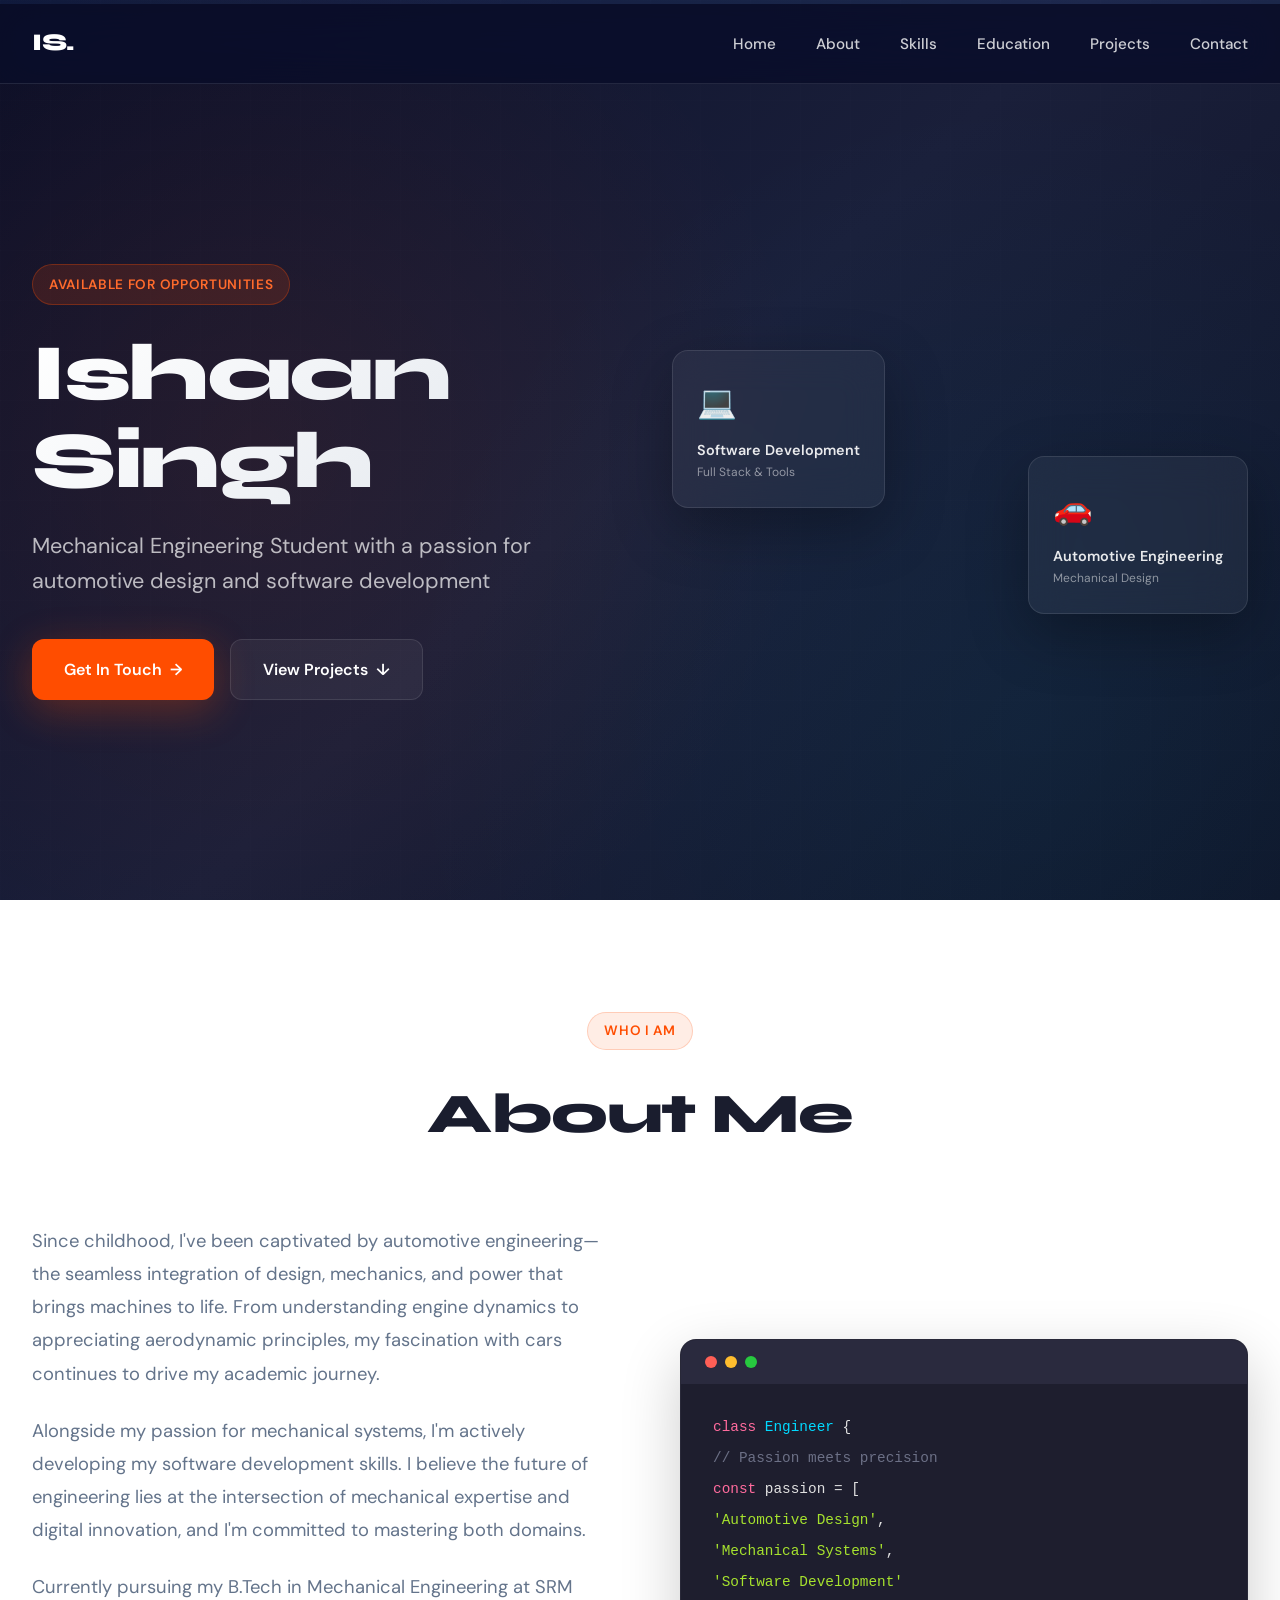
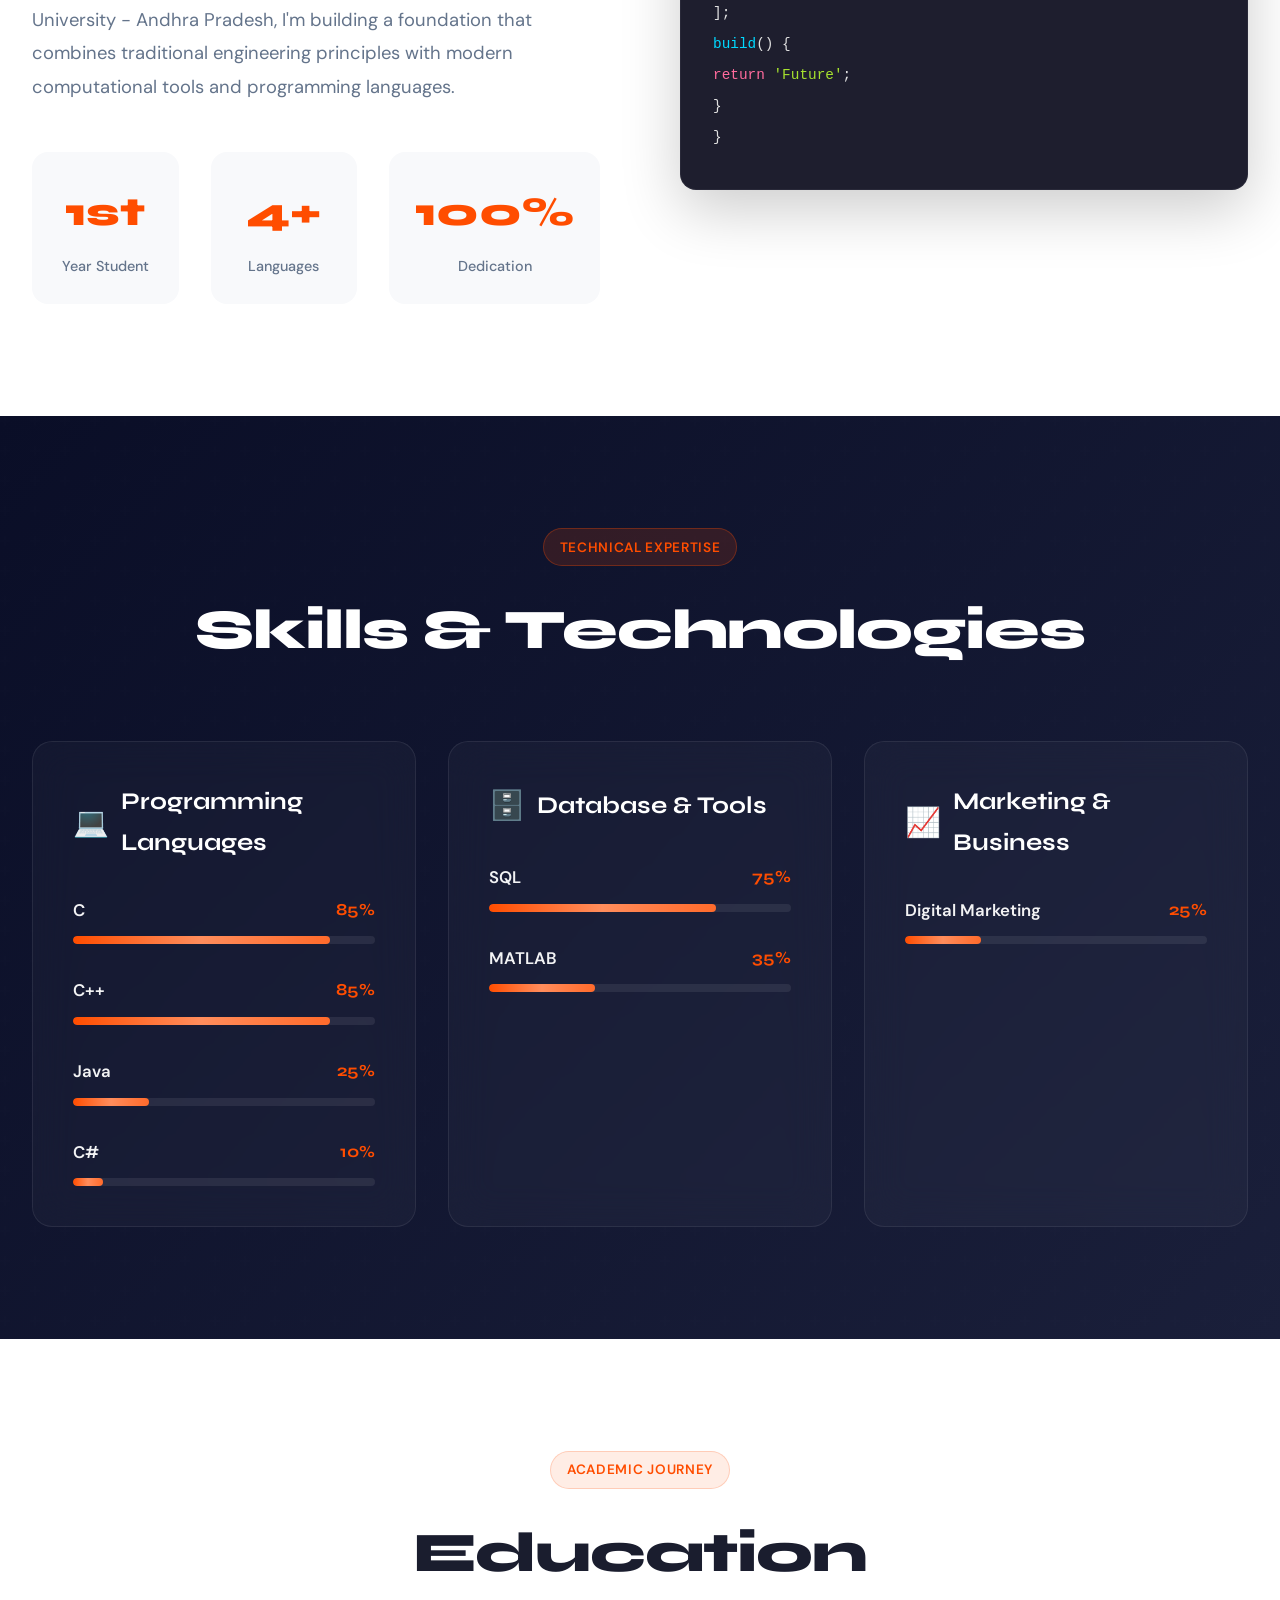
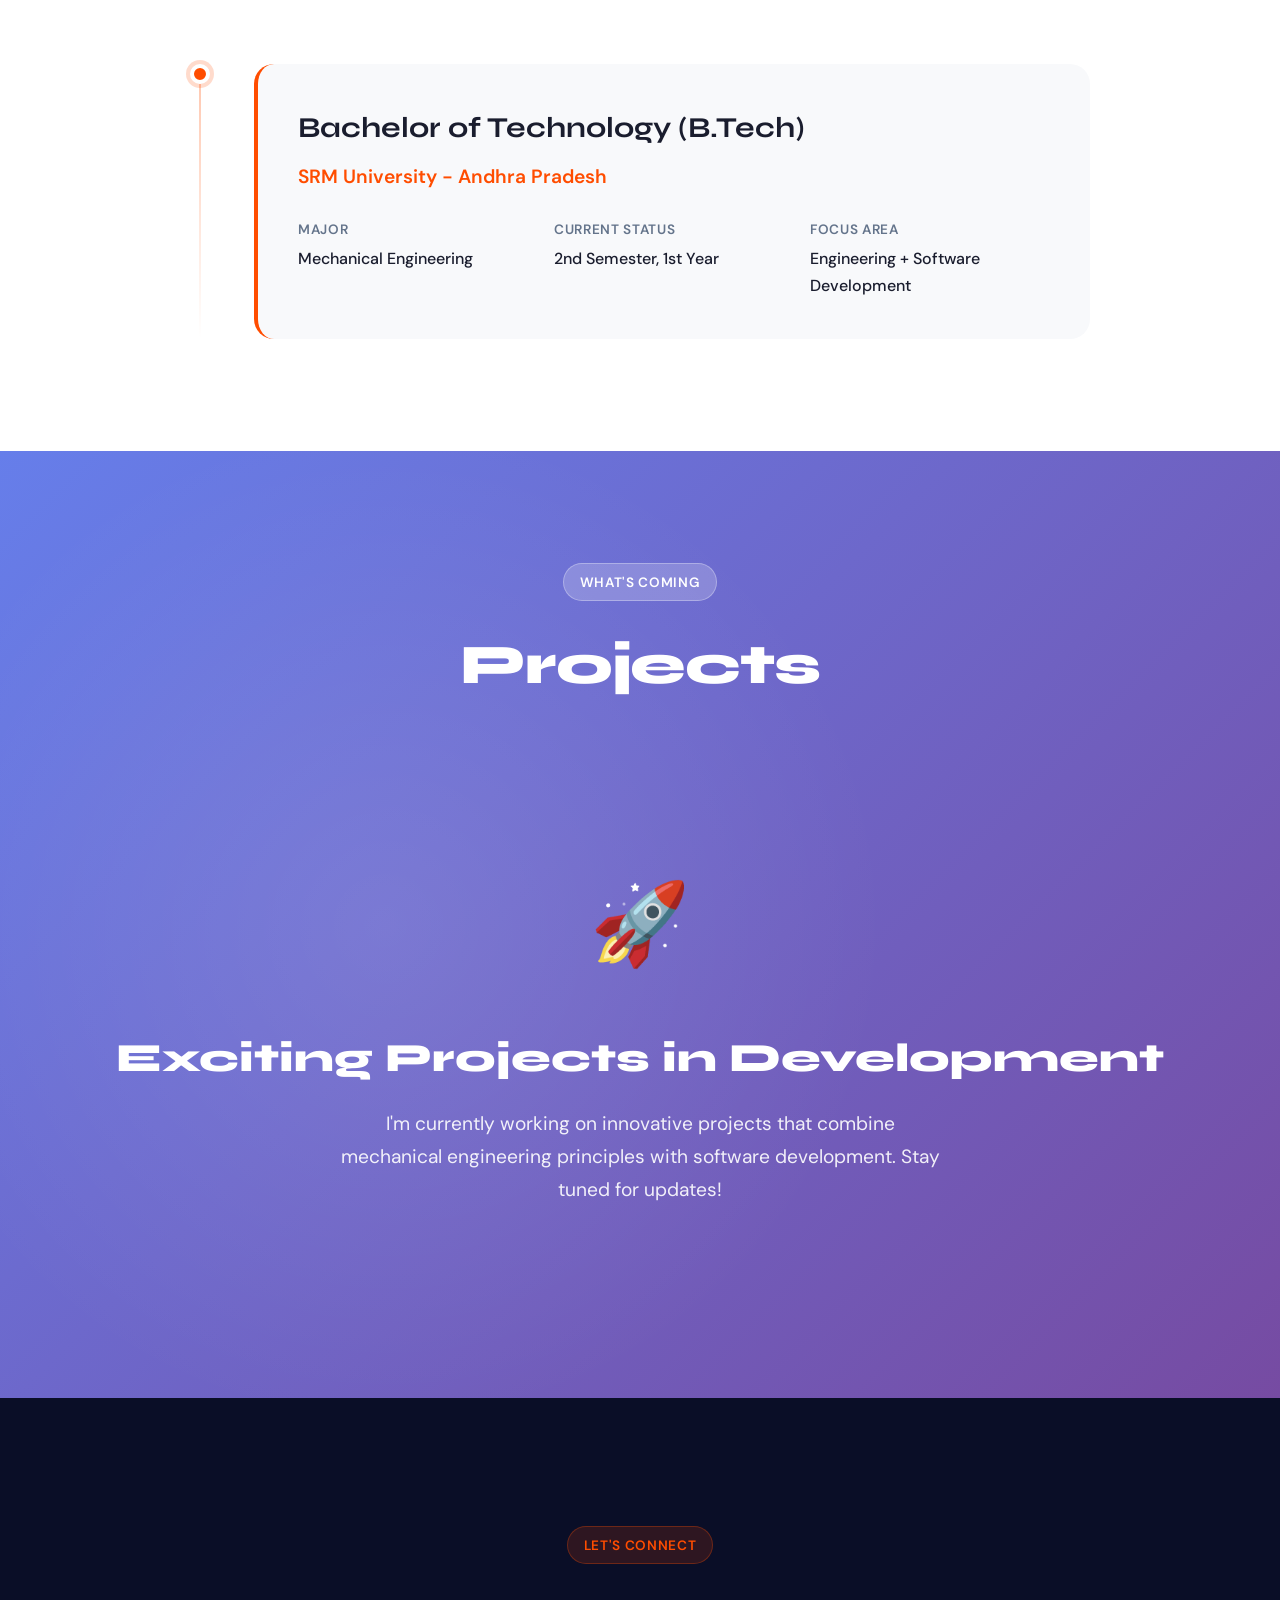
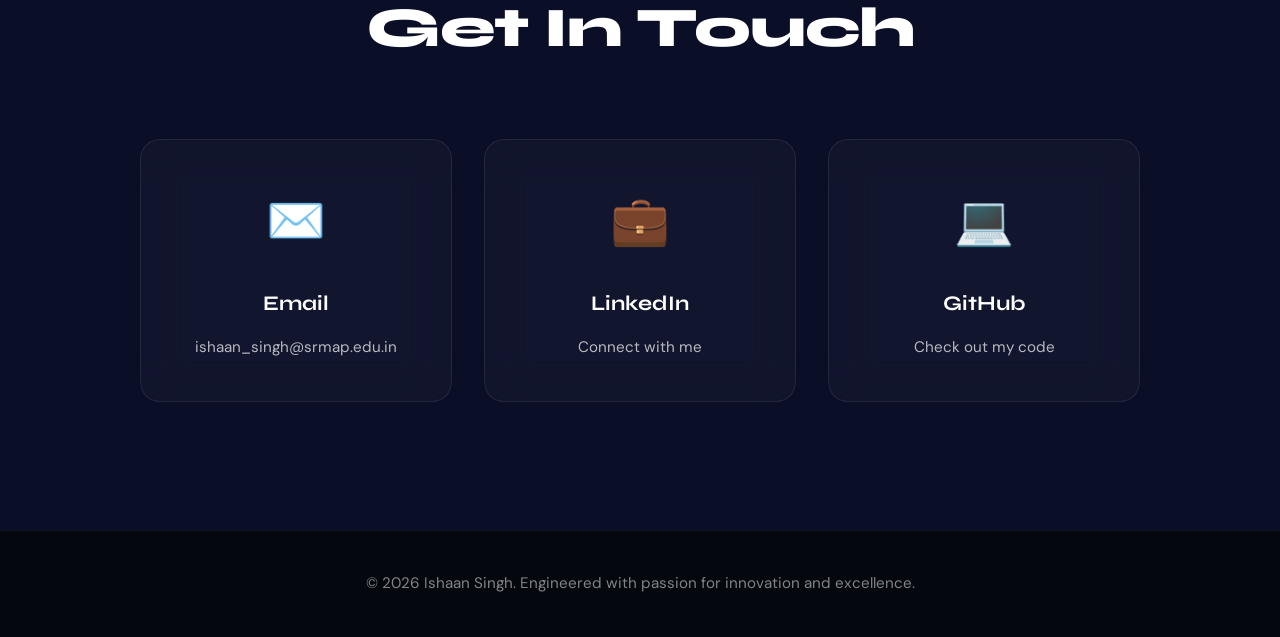
==== index.html @ ba1782ec "Update index.html" ====
<!DOCTYPE html>
<html lang="en">
<head>
    <meta charset="UTF-8">
    <meta name="viewport" content="width=device-width, initial-scale=1.0">
    <title>Ishaan Singh - Portfolio</title>
    <link href="https://fonts.googleapis.com/css2?family=Syne:wght@400;600;700;800&family=DM+Sans:wght@400;500;700&display=swap" rel="stylesheet">
    <style>
        * {
            margin: 0;
            padding: 0;
            box-sizing: border-box;
        }

        :root {
            --primary: #FF4D00;
            --primary-light: #FF6B2C;
            --secondary: #0A0E27;
            --accent: #00D9FF;
            --bg-dark: #0A0E27;
            --bg-light: #F8F9FB;
            --text-dark: #1A1D2E;
            --text-light: #E8ECF1;
            --text-gray: #64748B;
            --border: rgba(255, 255, 255, 0.1);
        }

        body {
            font-family: 'DM Sans', -apple-system, sans-serif;
            line-height: 1.7;
            color: var(--text-dark);
            overflow-x: hidden;
            background: var(--bg-light);
        }

        /* Scroll Progress Bar */
        .scroll-progress-container {
            position: fixed;
            top: 0;
            left: 0;
            width: 100%;
            height: 4px;
            background-color: rgba(59, 130, 246, 0.1);
            z-index: 9999;
        }

        .scroll-progress-bar {
            height: 100%;
            background: linear-gradient(90deg, #FF4D00, #FF6B2C, #00D9FF);
            width: 0%;
            transition: width 0.1s ease-out;
            box-shadow: 0 0 10px rgba(255, 77, 0, 0.5);
        }

        /* Navigation */
        nav {
            position: fixed;
            top: 4px;
            width: 100%;
            background: rgba(10, 14, 39, 0.85);
            backdrop-filter: blur(20px) saturate(180%);
            padding: 1.2rem 0;
            z-index: 1000;
            border-bottom: 1px solid var(--border);
            animation: slideDown 0.6s cubic-bezier(0.16, 1, 0.3, 1);
        }

        @keyframes slideDown {
            from {
                transform: translateY(-100%);
                opacity: 0;
            }
            to {
                transform: translateY(0);
                opacity: 1;
            }
        }

        nav .container {
            max-width: 1400px;
            margin: 0 auto;
            padding: 0 2rem;
            display: flex;
            justify-content: space-between;
            align-items: center;
        }

        .logo {
            font-family: 'Syne', sans-serif;
            font-weight: 800;
            font-size: 1.5rem;
            color: #fff;
            letter-spacing: -0.02em;
        }

        nav ul {
            display: flex;
            list-style: none;
            gap: 2.5rem;
        }

        nav a {
            color: rgba(255, 255, 255, 0.8);
            text-decoration: none;
            font-weight: 500;
            font-size: 0.95rem;
            transition: all 0.3s cubic-bezier(0.16, 1, 0.3, 1);
            position: relative;
        }

        nav a::after {
            content: '';
            position: absolute;
            bottom: -4px;
            left: 0;
            width: 0;
            height: 2px;
            background: var(--primary);
            transition: width 0.3s cubic-bezier(0.16, 1, 0.3, 1);
        }

        nav a:hover {
            color: #fff;
        }

        nav a:hover::after {
            width: 100%;
        }

        /* Hero Section */
        .hero {
            min-height: 100vh;
            background: linear-gradient(135deg, #0A0E27 0%, #1a1f3a 50%, #0f1428 100%);
            display: flex;
            align-items: center;
            position: relative;
            overflow: hidden;
            padding: 8rem 2rem 4rem;
        }

        .hero::before {
            content: '';
            position: absolute;
            top: 0;
            left: 0;
            right: 0;
            bottom: 0;
            background: 
                radial-gradient(circle at 20% 50%, rgba(255, 77, 0, 0.08) 0%, transparent 50%),
                radial-gradient(circle at 80% 80%, rgba(0, 217, 255, 0.06) 0%, transparent 50%);
            animation: pulseGlow 8s ease-in-out infinite alternate;
        }

        @keyframes pulseGlow {
            0% { opacity: 0.6; }
            100% { opacity: 1; }
        }

        .hero-grid {
            position: absolute;
            top: 0;
            left: 0;
            right: 0;
            bottom: 0;
            background-image: 
                linear-gradient(rgba(255, 255, 255, 0.02) 1px, transparent 1px),
                linear-gradient(90deg, rgba(255, 255, 255, 0.02) 1px, transparent 1px);
            background-size: 50px 50px;
            opacity: 0.4;
        }

        .hero .container {
            max-width: 1400px;
            margin: 0 auto;
            display: grid;
            grid-template-columns: 1fr 1fr;
            gap: 4rem;
            align-items: center;
            position: relative;
            z-index: 1;
        }

        .hero-content {
            animation: fadeInUp 1s cubic-bezier(0.16, 1, 0.3, 1) 0.2s backwards;
        }

        @keyframes fadeInUp {
            from {
                opacity: 0;
                transform: translateY(40px);
            }
            to {
                opacity: 1;
                transform: translateY(0);
            }
        }

        .hero-badge {
            display: inline-block;
            padding: 0.5rem 1rem;
            background: rgba(255, 77, 0, 0.15);
            border: 1px solid rgba(255, 77, 0, 0.3);
            border-radius: 100px;
            color: var(--primary-light);
            font-size: 0.85rem;
            font-weight: 600;
            margin-bottom: 1.5rem;
            letter-spacing: 0.05em;
        }

        .hero h1 {
            font-family: 'Syne', sans-serif;
            font-size: 5rem;
            font-weight: 800;
            line-height: 1.1;
            margin-bottom: 1.5rem;
            background: linear-gradient(135deg, #ffffff 0%, #e0e5ec 100%);
            -webkit-background-clip: text;
            -webkit-text-fill-color: transparent;
            background-clip: text;
            letter-spacing: -0.03em;
        }

        .hero .subtitle {
            font-size: 1.35rem;
            color: rgba(255, 255, 255, 0.7);
            margin-bottom: 2.5rem;
            line-height: 1.6;
            font-weight: 400;
        }

        .hero-buttons {
            display: flex;
            gap: 1rem;
        }

        .btn-primary {
            display: inline-flex;
            align-items: center;
            gap: 0.5rem;
            padding: 1rem 2rem;
            background: var(--primary);
            color: #fff;
            text-decoration: none;
            border-radius: 12px;
            font-weight: 600;
            font-size: 1rem;
            transition: all 0.3s cubic-bezier(0.16, 1, 0.3, 1);
            box-shadow: 0 10px 40px rgba(255, 77, 0, 0.3);
            border: none;
            cursor: pointer;
        }

        .btn-primary:hover {
            transform: translateY(-2px);
            box-shadow: 0 15px 50px rgba(255, 77, 0, 0.4);
            background: var(--primary-light);
        }

        .btn-secondary {
            display: inline-flex;
            align-items: center;
            gap: 0.5rem;
            padding: 1rem 2rem;
            background: rgba(255, 255, 255, 0.05);
            color: #fff;
            text-decoration: none;
            border-radius: 12px;
            font-weight: 600;
            font-size: 1rem;
            transition: all 0.3s cubic-bezier(0.16, 1, 0.3, 1);
            border: 1px solid rgba(255, 255, 255, 0.1);
        }

        .btn-secondary:hover {
            background: rgba(255, 255, 255, 0.1);
            border-color: rgba(255, 255, 255, 0.2);
        }

        .hero-visual {
            position: relative;
            animation: fadeInUp 1s cubic-bezier(0.16, 1, 0.3, 1) 0.4s backwards;
        }

        .hero-image-wrapper {
            position: relative;
            padding: 2rem;
        }

        .floating-card {
            position: absolute;
            background: rgba(255, 255, 255, 0.05);
            backdrop-filter: blur(20px);
            border: 1px solid rgba(255, 255, 255, 0.1);
            border-radius: 16px;
            padding: 1.5rem;
            box-shadow: 0 20px 60px rgba(0, 0, 0, 0.3);
        }

        .floating-card-1 {
            top: 10%;
            right: 0;
            animation: float 6s ease-in-out infinite;
        }

        .floating-card-2 {
            bottom: 10%;
            left: 0;
            animation: float 6s ease-in-out 2s infinite;
        }

        @keyframes float {
            0%, 100% { transform: translateY(0px); }
            50% { transform: translateY(-20px); }
        }

        .card-icon {
            font-size: 2rem;
            margin-bottom: 0.5rem;
        }

        .card-text {
            color: rgba(255, 255, 255, 0.9);
            font-weight: 600;
            font-size: 0.9rem;
        }

        .card-subtext {
            color: rgba(255, 255, 255, 0.5);
            font-size: 0.75rem;
        }

        /* Section Styles */
        section {
            padding: 7rem 2rem;
            position: relative;
        }

        .container {
            max-width: 1400px;
            margin: 0 auto;
        }

        .section-header {
            text-align: center;
            margin-bottom: 4rem;
            animation: fadeInUp 0.8s cubic-bezier(0.16, 1, 0.3, 1);
        }

        .section-tag {
            display: inline-block;
            padding: 0.4rem 1rem;
            background: rgba(255, 77, 0, 0.1);
            border: 1px solid rgba(255, 77, 0, 0.2);
            border-radius: 100px;
            color: var(--primary);
            font-size: 0.85rem;
            font-weight: 600;
            margin-bottom: 1rem;
            letter-spacing: 0.05em;
            text-transform: uppercase;
        }

        .section-title {
            font-family: 'Syne', sans-serif;
            font-size: 3.5rem;
            font-weight: 800;
            color: var(--text-dark);
            margin-bottom: 1rem;
            letter-spacing: -0.02em;
        }

        .section-description {
            font-size: 1.2rem;
            color: var(--text-gray);
            max-width: 700px;
            margin: 0 auto;
        }

        /* About Section */
        .about {
            background: #fff;
        }

        .about-grid {
            display: grid;
            grid-template-columns: 1fr 1fr;
            gap: 5rem;
            align-items: center;
        }

        .about-content {
            animation: fadeInUp 0.8s cubic-bezier(0.16, 1, 0.3, 1);
        }

        .about-content p {
            font-size: 1.15rem;
            line-height: 1.8;
            color: var(--text-gray);
            margin-bottom: 1.5rem;
        }

        .stats-grid {
            display: grid;
            grid-template-columns: repeat(3, 1fr);
            gap: 2rem;
            margin-top: 3rem;
        }

        .stat-card {
            text-align: center;
            padding: 1.5rem;
            background: var(--bg-light);
            border-radius: 16px;
            border: 2px solid transparent;
            transition: all 0.3s cubic-bezier(0.16, 1, 0.3, 1);
        }

        .stat-card:hover {
            border-color: var(--primary);
            transform: translateY(-4px);
        }

        .stat-number {
            font-family: 'Syne', sans-serif;
            font-size: 2.5rem;
            font-weight: 800;
            color: var(--primary);
            margin-bottom: 0.5rem;
        }

        .stat-label {
            color: var(--text-gray);
            font-size: 0.9rem;
            font-weight: 500;
        }

        .about-visual {
            position: relative;
            animation: fadeInUp 0.8s cubic-bezier(0.16, 1, 0.3, 1) 0.2s backwards;
        }

        .code-window {
            background: #1e1e2e;
            border-radius: 16px;
            overflow: hidden;
            box-shadow: 0 20px 60px rgba(0, 0, 0, 0.2);
            border: 1px solid rgba(255, 255, 255, 0.05);
        }

        .window-header {
            background: #2a2a3e;
            padding: 1rem 1.5rem;
            display: flex;
            align-items: center;
            gap: 0.5rem;
        }

        .window-dot {
            width: 12px;
            height: 12px;
            border-radius: 50%;
        }

        .dot-red { background: #FF5F56; }
        .dot-yellow { background: #FFBD2E; }
        .dot-green { background: #27C93F; }

        .code-content {
            padding: 2rem;
            font-family: 'Monaco', 'Courier New', monospace;
            font-size: 0.9rem;
            line-height: 1.6;
            color: #e0e0e0;
        }

        .code-line { margin-bottom: 0.5rem; }
        .code-keyword { color: #FF6B9D; }
        .code-function { color: #00D9FF; }
        .code-string { color: #A6E22E; }
        .code-comment { color: #6C7086; }

        /* Skills Section */
        .skills {
            background: linear-gradient(135deg, #0A0E27 0%, #1a1f3a 100%);
            position: relative;
            overflow: hidden;
        }

        .skills::before {
            content: '';
            position: absolute;
            top: 0;
            left: 0;
            right: 0;
            bottom: 0;
            background: url("data:image/svg+xml,%3Csvg width='60' height='60' viewBox='0 0 60 60' xmlns='http://www.w3.org/2000/svg'%3E%3Cg fill='none' fill-rule='evenodd'%3E%3Cg fill='%23ffffff' fill-opacity='0.02'%3E%3Cpath d='M36 34v-4h-2v4h-4v2h4v4h2v-4h4v-2h-4zm0-30V0h-2v4h-4v2h4v4h2V6h4V4h-4zM6 34v-4H4v4H0v2h4v4h2v-4h4v-2H6zM6 4V0H4v4H0v2h4v4h2V6h4V4H6z'/%3E%3C/g%3E%3C/g%3E%3C/svg%3E");
            opacity: 0.3;
        }

        .skills .section-title {
            color: #fff;
        }

        .skills .section-tag {
            background: rgba(255, 77, 0, 0.15);
            border-color: rgba(255, 77, 0, 0.3);
        }

        .skills-grid {
            display: grid;
            grid-template-columns: repeat(auto-fit, minmax(320px, 1fr));
            gap: 2rem;
            position: relative;
            z-index: 1;
        }

        .skill-category {
            background: rgba(255, 255, 255, 0.03);
            backdrop-filter: blur(20px);
            padding: 2.5rem;
            border-radius: 20px;
            border: 1px solid rgba(255, 255, 255, 0.08);
            transition: all 0.4s cubic-bezier(0.16, 1, 0.3, 1);
            animation: fadeInUp 0.8s cubic-bezier(0.16, 1, 0.3, 1);
        }

        .skill-category:hover {
            transform: translateY(-8px);
            border-color: rgba(255, 77, 0, 0.4);
            background: rgba(255, 255, 255, 0.05);
            box-shadow: 0 20px 60px rgba(255, 77, 0, 0.15);
        }

        .skill-category h3 {
            font-family: 'Syne', sans-serif;
            font-size: 1.5rem;
            font-weight: 700;
            color: #fff;
            margin-bottom: 2rem;
            display: flex;
            align-items: center;
            gap: 0.75rem;
        }

        .skill-icon {
            font-size: 1.8rem;
        }

        .skill-item {
            margin-bottom: 2rem;
        }

        .skill-item:last-child {
            margin-bottom: 0;
        }

        .skill-header {
            display: flex;
            justify-content: space-between;
            align-items: center;
            margin-bottom: 0.75rem;
        }

        .skill-name {
            font-weight: 600;
            color: rgba(255, 255, 255, 0.95);
            font-size: 1.05rem;
        }

        .skill-percentage {
            font-family: 'Syne', sans-serif;
            font-weight: 700;
            color: var(--primary);
            font-size: 1.05rem;
        }

        .skill-bar-container {
            height: 8px;
            background: rgba(255, 255, 255, 0.08);
            border-radius: 100px;
            overflow: hidden;
            position: relative;
        }

        .skill-bar {
            height: 100%;
            background: linear-gradient(90deg, var(--primary) 0%, var(--primary-light) 100%);
            border-radius: 100px;
            transition: width 1.5s cubic-bezier(0.16, 1, 0.3, 1);
            width: 0;
            position: relative;
            overflow: hidden;
        }

        .skill-bar::after {
            content: '';
            position: absolute;
            top: 0;
            left: 0;
            right: 0;
            bottom: 0;
            background: linear-gradient(90deg, transparent, rgba(255, 255, 255, 0.3), transparent);
            animation: shimmer 2s infinite;
        }

        @keyframes shimmer {
            0% { transform: translateX(-100%); }
            100% { transform: translateX(100%); }
        }

        .skill-item.animate .skill-bar {
            width: var(--skill-width);
        }

        /* Education Section */
        .education {
            background: #fff;
        }

        .education-timeline {
            max-width: 900px;
            margin: 0 auto;
            position: relative;
        }

        .timeline-item {
            position: relative;
            padding-left: 4rem;
            padding-bottom: 4rem;
            animation: fadeInUp 0.8s cubic-bezier(0.16, 1, 0.3, 1);
        }

        .timeline-item:last-child {
            padding-bottom: 0;
        }

        .timeline-dot {
            position: absolute;
            left: 0;
            top: 0;
            width: 20px;
            height: 20px;
            background: var(--primary);
            border-radius: 50%;
            border: 4px solid #fff;
            box-shadow: 0 0 0 4px rgba(255, 77, 0, 0.2);
        }

        .timeline-line {
            position: absolute;
            left: 9px;
            top: 20px;
            bottom: 0;
            width: 2px;
            background: linear-gradient(to bottom, rgba(255, 77, 0, 0.3), transparent);
        }

        .education-card {
            background: var(--bg-light);
            padding: 2.5rem;
            border-radius: 20px;
            border-left: 4px solid var(--primary);
            transition: all 0.3s cubic-bezier(0.16, 1, 0.3, 1);
        }

        .education-card:hover {
            transform: translateX(10px);
            box-shadow: 0 10px 40px rgba(0, 0, 0, 0.08);
        }

        .education-card h3 {
            font-family: 'Syne', sans-serif;
            font-size: 1.8rem;
            font-weight: 700;
            color: var(--text-dark);
            margin-bottom: 0.5rem;
        }

        .education-institution {
            color: var(--primary);
            font-size: 1.2rem;
            font-weight: 600;
            margin-bottom: 1.5rem;
        }

        .education-details {
            display: grid;
            grid-template-columns: repeat(auto-fit, minmax(200px, 1fr));
            gap: 1rem;
        }

        .detail-item {
            display: flex;
            flex-direction: column;
            gap: 0.25rem;
        }

        .detail-label {
            font-size: 0.85rem;
            color: var(--text-gray);
            font-weight: 600;
            text-transform: uppercase;
            letter-spacing: 0.05em;
        }

        .detail-value {
            font-size: 1rem;
            color: var(--text-dark);
            font-weight: 500;
        }

        /* Projects Section */
        .projects {
            background: linear-gradient(135deg, #667eea 0%, #764ba2 100%);
            position: relative;
            overflow: hidden;
        }

        .projects::before {
            content: '';
            position: absolute;
            top: 0;
            left: 0;
            right: 0;
            bottom: 0;
            background: radial-gradient(circle at 30% 50%, rgba(255, 255, 255, 0.1) 0%, transparent 50%);
        }

        .projects .section-title {
            color: #fff;
        }

        .projects .section-tag {
            background: rgba(255, 255, 255, 0.2);
            border-color: rgba(255, 255, 255, 0.3);
            color: #fff;
        }

        .projects-placeholder {
            text-align: center;
            padding: 5rem 2rem;
            position: relative;
            z-index: 1;
            animation: fadeInUp 0.8s cubic-bezier(0.16, 1, 0.3, 1);
        }

        .projects-icon {
            font-size: 5rem;
            margin-bottom: 2rem;
            animation: bounce 2s ease-in-out infinite;
        }

        @keyframes bounce {
            0%, 100% { transform: translateY(0); }
            50% { transform: translateY(-20px); }
        }

        .projects-placeholder h3 {
            font-family: 'Syne', sans-serif;
            font-size: 2.5rem;
            font-weight: 800;
            color: #fff;
            margin-bottom: 1rem;
        }

        .projects-placeholder p {
            font-size: 1.2rem;
            color: rgba(255, 255, 255, 0.9);
            max-width: 600px;
            margin: 0 auto;
        }

        /* Contact Section */
        .contact {
            background: var(--bg-dark);
            padding: 8rem 2rem;
        }

        .contact .section-title {
            color: #fff;
        }

        .contact .section-tag {
            background: rgba(255, 77, 0, 0.15);
            border-color: rgba(255, 77, 0, 0.3);
        }

        .contact-grid {
            display: grid;
            grid-template-columns: repeat(auto-fit, minmax(280px, 1fr));
            gap: 2rem;
            max-width: 1000px;
            margin: 0 auto;
        }

        .contact-card {
            background: rgba(255, 255, 255, 0.03);
            backdrop-filter: blur(20px);
            padding: 2.5rem;
            border-radius: 20px;
            text-align: center;
            border: 1px solid rgba(255, 255, 255, 0.08);
            transition: all 0.3s cubic-bezier(0.16, 1, 0.3, 1);
            animation: fadeInUp 0.8s cubic-bezier(0.16, 1, 0.3, 1);
        }

        .contact-card:hover {
            transform: translateY(-8px);
            border-color: var(--primary);
            background: rgba(255, 255, 255, 0.05);
            box-shadow: 0 20px 60px rgba(255, 77, 0, 0.2);
        }

        .contact-icon {
            font-size: 3rem;
            margin-bottom: 1.5rem;
        }

        .contact-card h3 {
            font-family: 'Syne', sans-serif;
            font-size: 1.3rem;
            font-weight: 700;
            color: #fff;
            margin-bottom: 0.75rem;
        }

        .contact-card a {
            color: rgba(255, 255, 255, 0.7);
            text-decoration: none;
            font-size: 0.95rem;
            transition: color 0.3s;
            word-break: break-word;
        }

        .contact-card a:hover {
            color: var(--primary);
        }

        /* Footer */
        footer {
            background: #05070f;
            color: rgba(255, 255, 255, 0.5);
            text-align: center;
            padding: 2.5rem 2rem;
            border-top: 1px solid rgba(255, 255, 255, 0.05);
        }

        footer p {
            font-size: 0.95rem;
        }

        /* Scroll Reveal */
        .reveal {
            opacity: 0;
            transform: translateY(30px);
            transition: all 0.8s cubic-bezier(0.16, 1, 0.3, 1);
        }

        .reveal.active {
            opacity: 1;
            transform: translateY(0);
        }

        /* Responsive */
        @media (max-width: 1024px) {
            .hero .container,
            .about-grid {
                grid-template-columns: 1fr;
            }

            .hero-visual {
                order: -1;
            }

            .hero h1 {
                font-size: 3.5rem;
            }

            .section-title {
                font-size: 2.5rem;
            }
        }

        @media (max-width: 768px) {
            nav ul {
                flex-wrap: wrap;
                gap: 1.5rem;
                justify-content: center;
            }

            .hero {
                padding: 6rem 1.5rem 3rem;
            }

            .hero h1 {
                font-size: 2.5rem;
            }

            .hero .subtitle {
                font-size: 1.1rem;
            }

            .hero-buttons {
                flex-direction: column;
            }

            section {
                padding: 4rem 1.5rem;
            }

            .section-title {
                font-size: 2rem;
            }

            .stats-grid {
                grid-template-columns: 1fr;
            }

            .floating-card {
                display: none;
            }
        }
    </style>
</head>
    
<body>
    <!-- Scroll Progress Bar -->
    <div class="scroll-progress-container">
        <div class="scroll-progress-bar" id="scrollProgress"></div>
    </div>

    <!-- Navigation -->
    <nav>
        <div class="container">
            <div class="logo">IS.</div>
            <ul>
                <li><a href="#home">Home</a></li>
                <li><a href="#about">About</a></li>
                <li><a href="#skills">Skills</a></li>
                <li><a href="#education">Education</a></li>
                <li><a href="#projects">Projects</a></li>
                <li><a href="#contact">Contact</a></li>
            </ul>
        </div>
    </nav>

    <!-- Hero Section -->
    <section id="home" class="hero">
        <div class="hero-grid"></div>
        <div class="container">
            <div class="hero-content">
                <span class="hero-badge">AVAILABLE FOR OPPORTUNITIES</span>
                <h1>Ishaan Singh</h1>
                <p class="subtitle">Mechanical Engineering Student with a passion for automotive design and software development</p>
                <div class="hero-buttons">
                    <a href="#contact" class="btn-primary">
                        Get In Touch
                        <span>→</span>
                    </a>
                    <a href="#projects" class="btn-secondary">
                        View Projects
                        <span>↓</span>
                    </a>
                </div>
            </div>
            <div class="hero-visual">
                <div class="hero-image-wrapper">
                    <div class="floating-card floating-card-1">
                        <div class="card-icon">🚗</div>
                        <div class="card-text">Automotive Engineering</div>
                        <div class="card-subtext">Mechanical Design</div>
                    </div>
                    <div class="floating-card floating-card-2">
                        <div class="card-icon">💻</div>
                        <div class="card-text">Software Development</div>
                        <div class="card-subtext">Full Stack & Tools</div>
                    </div>
                </div>
            </div>
        </div>
    </section>

    <!-- About Section -->
    <section id="about" class="about">
        <div class="container">
            <div class="section-header reveal">
                <span class="section-tag">Who I Am</span>
                <h2 class="section-title">About Me</h2>
            </div>
            <div class="about-grid">
                <div class="about-content reveal">
                    <p>Since childhood, I've been captivated by automotive engineering—the seamless integration of design, mechanics, and power that brings machines to life. From understanding engine dynamics to appreciating aerodynamic principles, my fascination with cars continues to drive my academic journey.</p>
                    <p>Alongside my passion for mechanical systems, I'm actively developing my software development skills. I believe the future of engineering lies at the intersection of mechanical expertise and digital innovation, and I'm committed to mastering both domains.</p>
                    <p>Currently pursuing my B.Tech in Mechanical Engineering at SRM University - Andhra Pradesh, I'm building a foundation that combines traditional engineering principles with modern computational tools and programming languages.</p>
                    <div class="stats-grid">
                        <div class="stat-card">
                            <div class="stat-number">1st</div>
                            <div class="stat-label">Year Student</div>
                        </div>
                        <div class="stat-card">
                            <div class="stat-number">4+</div>
                            <div class="stat-label">Languages</div>
                        </div>
                        <div class="stat-card">
                            <div class="stat-number">100%</div>
                            <div class="stat-label">Dedication</div>
                        </div>
                    </div>
                </div>
                <div class="about-visual reveal">
                    <div class="code-window">
                        <div class="window-header">
                            <span class="window-dot dot-red"></span>
                            <span class="window-dot dot-yellow"></span>
                            <span class="window-dot dot-green"></span>
                        </div>
                        <div class="code-content">
                            <div class="code-line"><span class="code-keyword">class</span> <span class="code-function">Engineer</span> {</div>
                            <div class="code-line">  <span class="code-comment">// Passion meets precision</span></div>
                            <div class="code-line">  <span class="code-keyword">const</span> passion = [</div>
                            <div class="code-line">    <span class="code-string">'Automotive Design'</span>,</div>
                            <div class="code-line">    <span class="code-string">'Mechanical Systems'</span>,</div>
                            <div class="code-line">    <span class="code-string">'Software Development'</span></div>
                            <div class="code-line">  ];</div>
                            <div class="code-line"></div>
                            <div class="code-line">  <span class="code-function">build</span>() {</div>
                            <div class="code-line">    <span class="code-keyword">return</span> <span class="code-string">'Future'</span>;</div>
                            <div class="code-line">  }</div>
                            <div class="code-line">}</div>
                        </div>
                    </div>
                </div>
            </div>
        </div>
    </section>

    <!-- Skills Section -->
    <section id="skills" class="skills">
        <div class="container">
            <div class="section-header reveal">
                <span class="section-tag">Technical Expertise</span>
                <h2 class="section-title">Skills & Technologies</h2>
            </div>
            <div class="skills-grid">
                <div class="skill-category reveal">
                    <h3><span class="skill-icon">💻</span> Programming Languages</h3>
                    <div class="skill-item">
                        <div class="skill-header">
                            <span class="skill-name">C</span>
                            <span class="skill-percentage">85%</span>
                        </div>
                        <div class="skill-bar-container">
                            <div class="skill-bar" style="--skill-width: 85%"></div>
                        </div>
                    </div>
                    <div class="skill-item">
                        <div class="skill-header">
                            <span class="skill-name">C++</span>
                            <span class="skill-percentage">85%</span>
                        </div>
                        <div class="skill-bar-container">
                            <div class="skill-bar" style="--skill-width: 85%"></div>
                        </div>
                    </div>
                    <div class="skill-item">
                        <div class="skill-header">
                            <span class="skill-name">Java</span>
                            <span class="skill-percentage">25%</span>
                        </div>
                        <div class="skill-bar-container">
                            <div class="skill-bar" style="--skill-width: 25%"></div>
                        </div>
                    </div>
                    <div class="skill-item">
                        <div class="skill-header">
                            <span class="skill-name">C#</span>
                            <span class="skill-percentage">10%</span>
                        </div>
                        <div class="skill-bar-container">
                            <div class="skill-bar" style="--skill-width: 10%"></div>
                        </div>
                    </div>
                </div>

                <div class="skill-category reveal">
                    <h3><span class="skill-icon">🗄️</span> Database & Tools</h3>
                    <div class="skill-item">
                        <div class="skill-header">
                            <span class="skill-name">SQL</span>
                            <span class="skill-percentage">75%</span>
                        </div>
                        <div class="skill-bar-container">
                            <div class="skill-bar" style="--skill-width: 75%"></div>
                        </div>
                    </div>
                    <div class="skill-item">
                        <div class="skill-header">
                            <span class="skill-name">MATLAB</span>
                            <span class="skill-percentage">35%</span>
                        </div>
                        <div class="skill-bar-container">
                            <div class="skill-bar" style="--skill-width: 35%"></div>
                        </div>
                    </div>
                </div>

                <div class="skill-category reveal">
                    <h3><span class="skill-icon">📈</span> Marketing & Business</h3>
                    <div class="skill-item">
                        <div class="skill-header">
                            <span class="skill-name">Digital Marketing</span>
                            <span class="skill-percentage">25%</span>
                        </div>
                        <div class="skill-bar-container">
                            <div class="skill-bar" style="--skill-width: 25%"></div>
                        </div>
                    </div>
                </div>
            </div>
        </div>
    </section>

    <!-- Education Section -->
    <section id="education" class="education">
        <div class="container">
            <div class="section-header reveal">
                <span class="section-tag">Academic Journey</span>
                <h2 class="section-title">Education</h2>
            </div>
            <div class="education-timeline">
                <div class="timeline-item reveal">
                    <div class="timeline-dot"></div>
                    <div class="timeline-line"></div>
                    <div class="education-card">
                        <h3>Bachelor of Technology (B.Tech)</h3>
                        <p class="education-institution">SRM University - Andhra Pradesh</p>
                        <div class="education-details">
                            <div class="detail-item">
                                <span class="detail-label">Major</span>
                                <span class="detail-value">Mechanical Engineering</span>
                            </div>
                            <div class="detail-item">
                                <span class="detail-label">Current Status</span>
                                <span class="detail-value">2nd Semester, 1st Year</span>
                            </div>
                            <div class="detail-item">
                                <span class="detail-label">Focus Area</span>
                                <span class="detail-value">Engineering + Software Development</span>
                            </div>
                        </div>
                    </div>
                </div>
            </div>
        </div>
    </section>

    <!-- Projects Section -->
    <section id="projects" class="projects">
        <div class="container">
            <div class="section-header reveal">
                <span class="section-tag">What's Coming</span>
                <h2 class="section-title">Projects</h2>
            </div>
            <div class="projects-placeholder reveal">
                <div class="projects-icon">🚀</div>
                <h3>Exciting Projects in Development</h3>
                <p>I'm currently working on innovative projects that combine mechanical engineering principles with software development. Stay tuned for updates!</p>
            </div>
        </div>
    </section>

    <!-- Contact Section -->
    <section id="contact" class="contact">
        <div class="container">
            <div class="section-header reveal">
                <span class="section-tag">Let's Connect</span>
                <h2 class="section-title">Get In Touch</h2>
            </div>
            <div class="contact-grid">
                <div class="contact-card reveal">
                    <div class="contact-icon">✉️</div>
                    <h3>Email</h3>
                    <a href="mailto:ishaan_singh@srmap.edu.in">ishaan_singh@srmap.edu.in</a>
                </div>
                <div class="contact-card reveal">
                    <div class="contact-icon">💼</div>
                    <h3>LinkedIn</h3>
                    <a href="https://www.linkedin.com/in/ishaan-singh-0a11113a5/" target="_blank">Connect with me</a>
                </div>
                <div class="contact-card reveal">
                    <div class="contact-icon">💻</div>
                    <h3>GitHub</h3>
                    <a href="https://github.com/ishaansingh-ai" target="_blank">Check out my code</a>
                </div>
            </div>
        </div>
    </section>

    <!-- Footer -->
    <footer>
        <p>&copy; 2026 Ishaan Singh. Engineered with passion for innovation and excellence.</p>
    </footer>

    <script>
        // Scroll Progress Bar
        window.addEventListener('scroll', () => {
            const scrollProgress = document.getElementById('scrollProgress');
            const scrollTop = document.documentElement.scrollTop || document.body.scrollTop;
            const scrollHeight = document.documentElement.scrollHeight - document.documentElement.clientHeight;
            const scrollPercentage = (scrollTop / scrollHeight) * 100;
            scrollProgress.style.width = scrollPercentage + '%';
        });

        // Smooth scrolling
        document.querySelectorAll('a[href^="#"]').forEach(anchor => {
            anchor.addEventListener('click', function (e) {
                e.preventDefault();
                const target = document.querySelector(this.getAttribute('href'));
                if (target) {
                    target.scrollIntoView({ behavior: 'smooth', block: 'start' });
                }
            });
        });

        // Reveal animation on scroll
        function reveal() {
            const reveals = document.querySelectorAll('.reveal');
            reveals.forEach(element => {
                const windowHeight = window.innerHeight;
                const elementTop = element.getBoundingClientRect().top;
                const elementVisible = 100;
                
                if (elementTop < windowHeight - elementVisible) {
                    element.classList.add('active');
                }
            });
        }

        // Animate skill bars
        function animateSkills() {
            const skillItems = document.querySelectorAll('.skill-item');
            skillItems.forEach(item => {
                const itemTop = item.getBoundingClientRect().top;
                const windowHeight = window.innerHeight;
                
                if (itemTop < windowHeight - 100 && !item.classList.contains('animate')) {
                    item.classList.add('animate');
                }
            });
        }

        // Initialize
        window.addEventListener('scroll', () => {
            reveal();
            animateSkills();
        });
        
        // Initial check
        reveal();
        animateSkills();

        // Prevent FOUC (Flash of Unstyled Content)
        window.addEventListener('load', () => {
            document.body.style.opacity = '1';
        });
    </script>
</body>
</html>
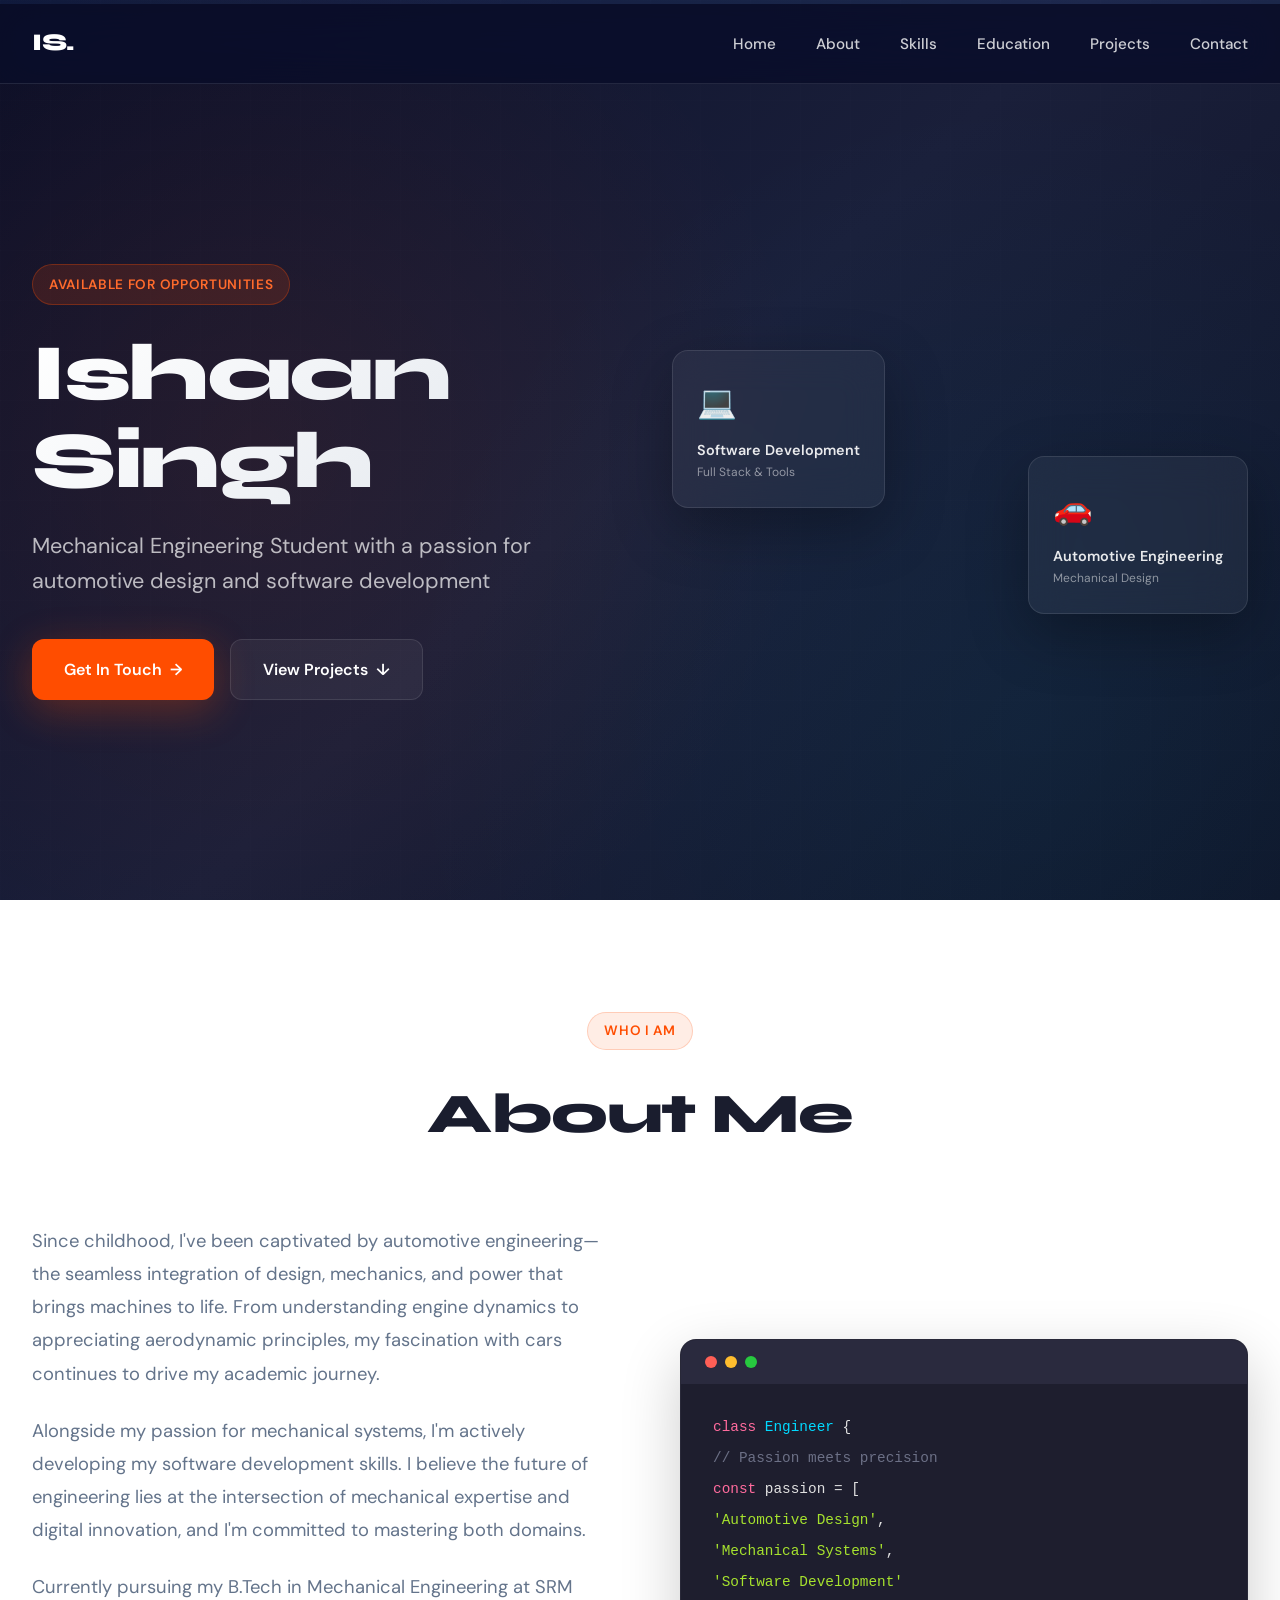
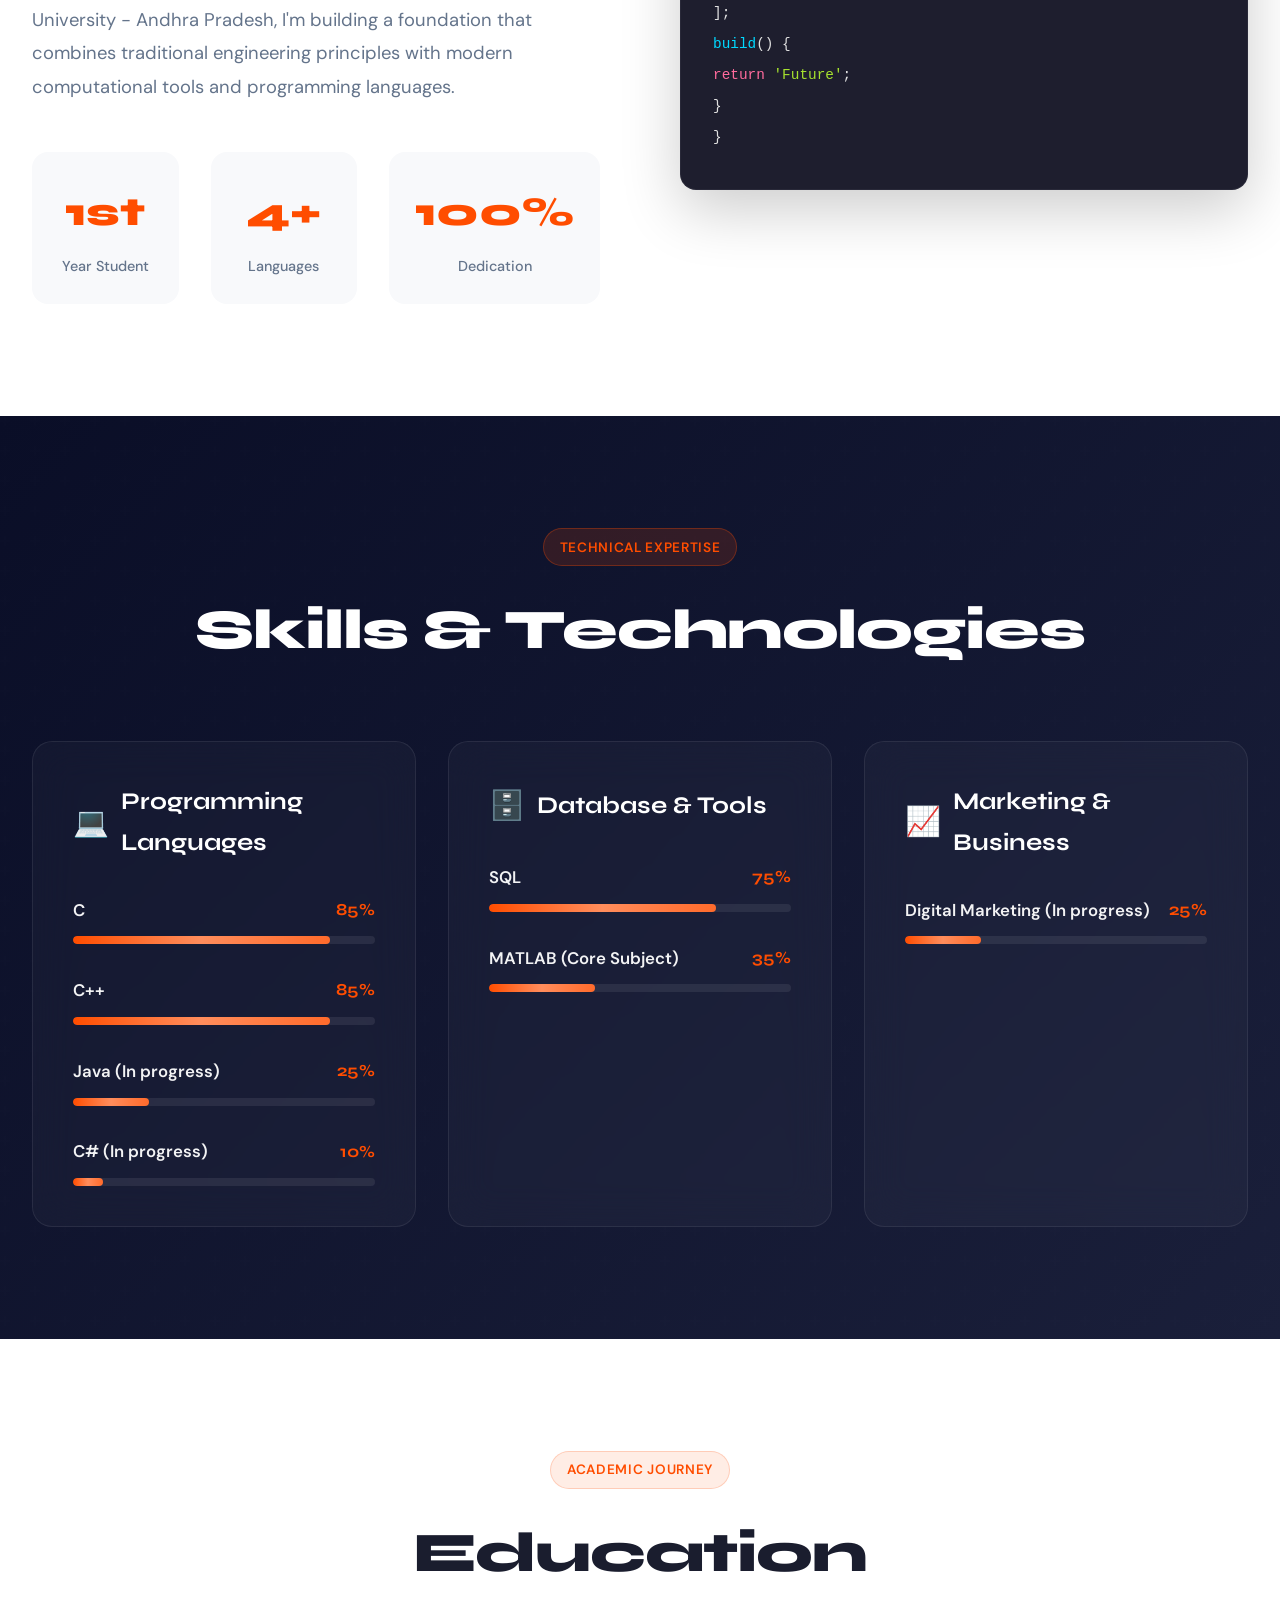
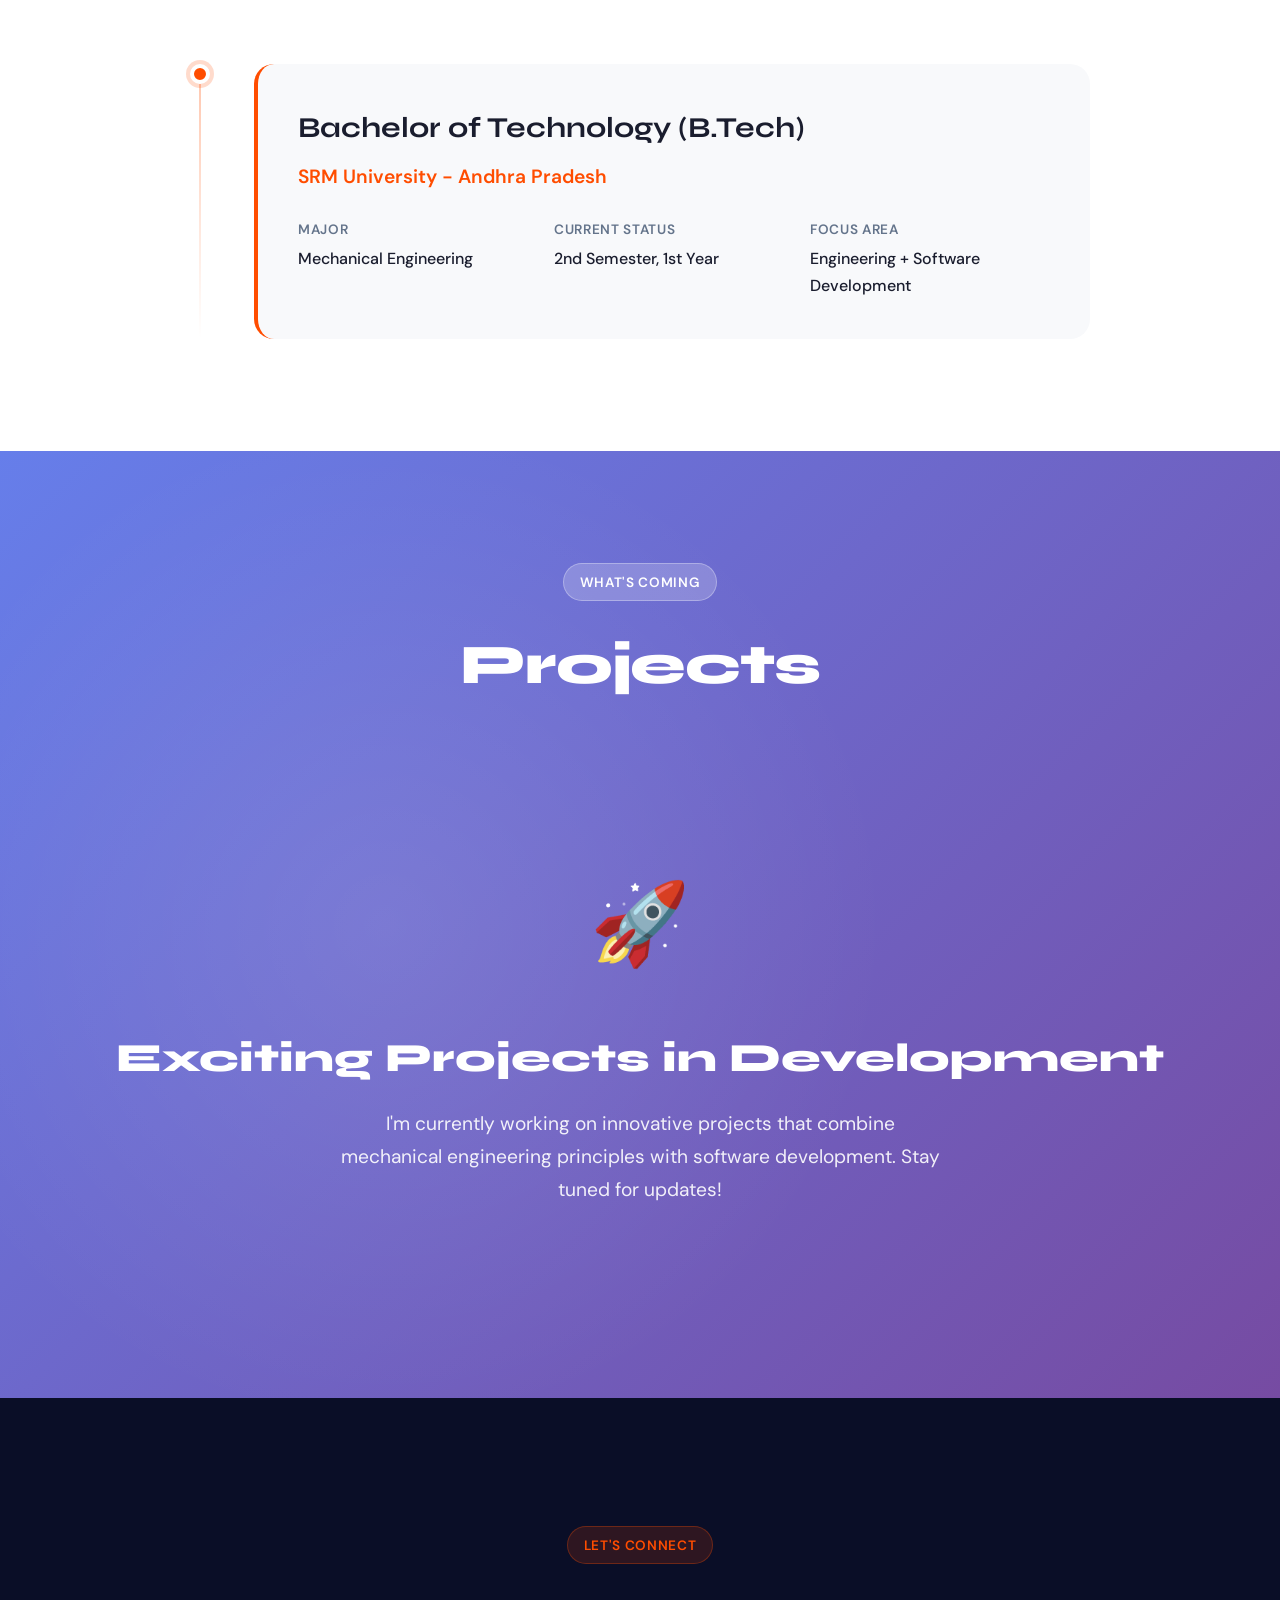
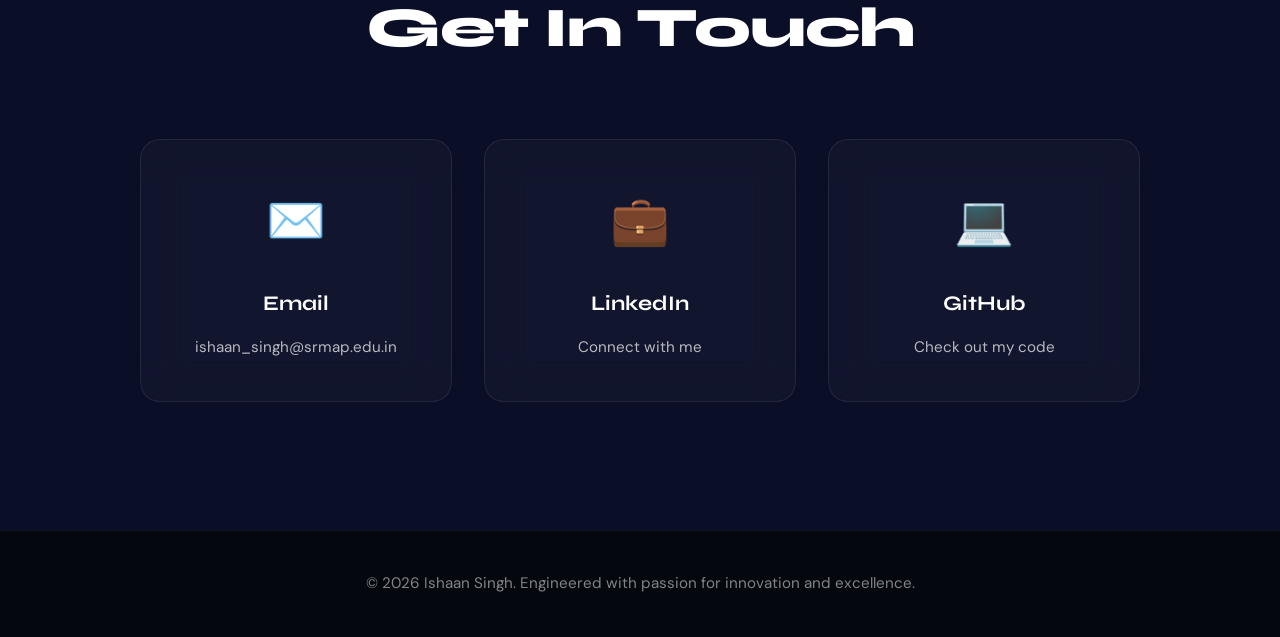
==== commit 91ea715f: "Update index.html" ====
--- a/index.html
+++ b/index.html
@@ -1,4 +1,3 @@
-
 <!DOCTYPE html>
 <html lang="en">
 <head>
@@ -1066,7 +1065,7 @@
                     </div>
                     <div class="skill-item">
                         <div class="skill-header">
-                            <span class="skill-name">Java</span>
+                            <span class="skill-name">Java (In progress)</span>
                             <span class="skill-percentage">25%</span>
                         </div>
                         <div class="skill-bar-container">
@@ -1075,7 +1074,7 @@
                     </div>
                     <div class="skill-item">
                         <div class="skill-header">
-                            <span class="skill-name">C#</span>
+                            <span class="skill-name">C# (In progress)</span>
                             <span class="skill-percentage">10%</span>
                         </div>
                         <div class="skill-bar-container">
@@ -1097,7 +1096,7 @@
                     </div>
                     <div class="skill-item">
                         <div class="skill-header">
-                            <span class="skill-name">MATLAB</span>
+                            <span class="skill-name">MATLAB (Core Subject)</span>
                             <span class="skill-percentage">35%</span>
                         </div>
                         <div class="skill-bar-container">
@@ -1110,7 +1109,7 @@
                     <h3><span class="skill-icon">📈</span> Marketing & Business</h3>
                     <div class="skill-item">
                         <div class="skill-header">
-                            <span class="skill-name">Digital Marketing</span>
+                            <span class="skill-name">Digital Marketing (In progress)</span>
                             <span class="skill-percentage">25%</span>
                         </div>
                         <div class="skill-bar-container">
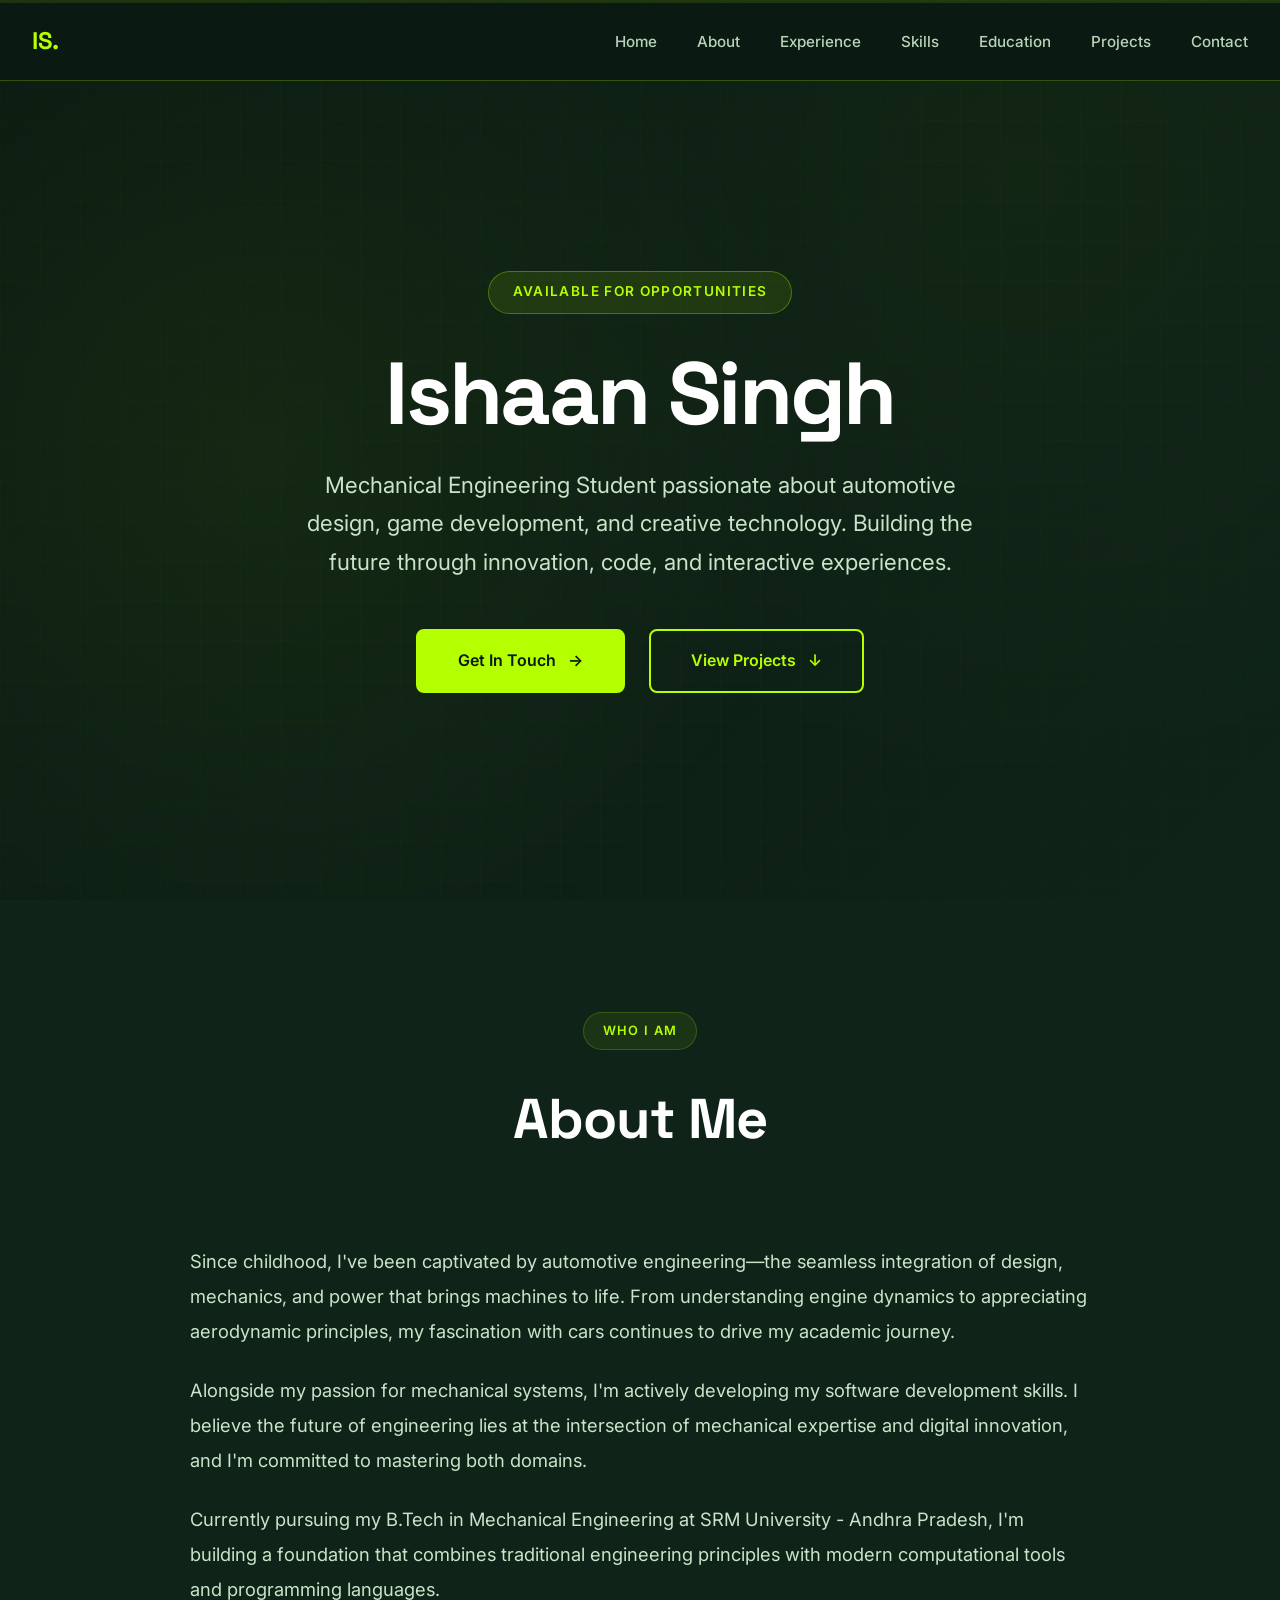
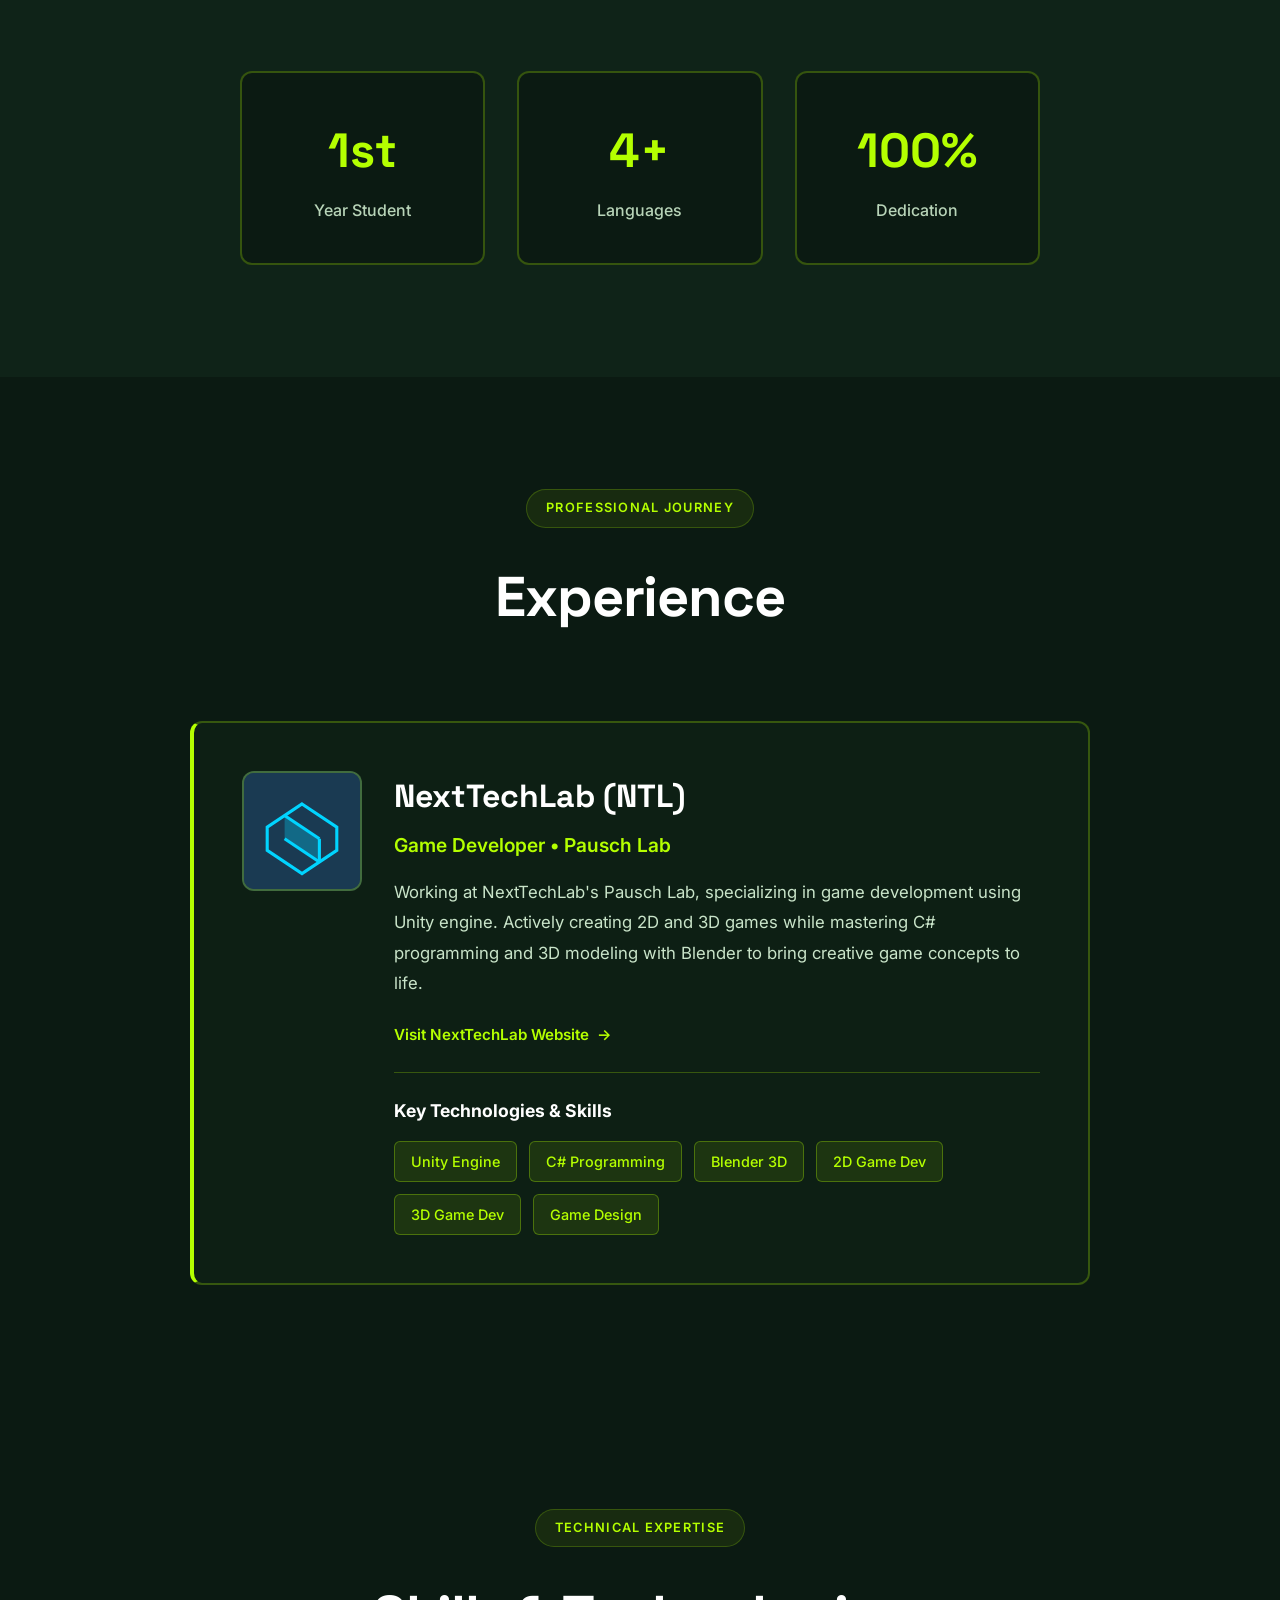
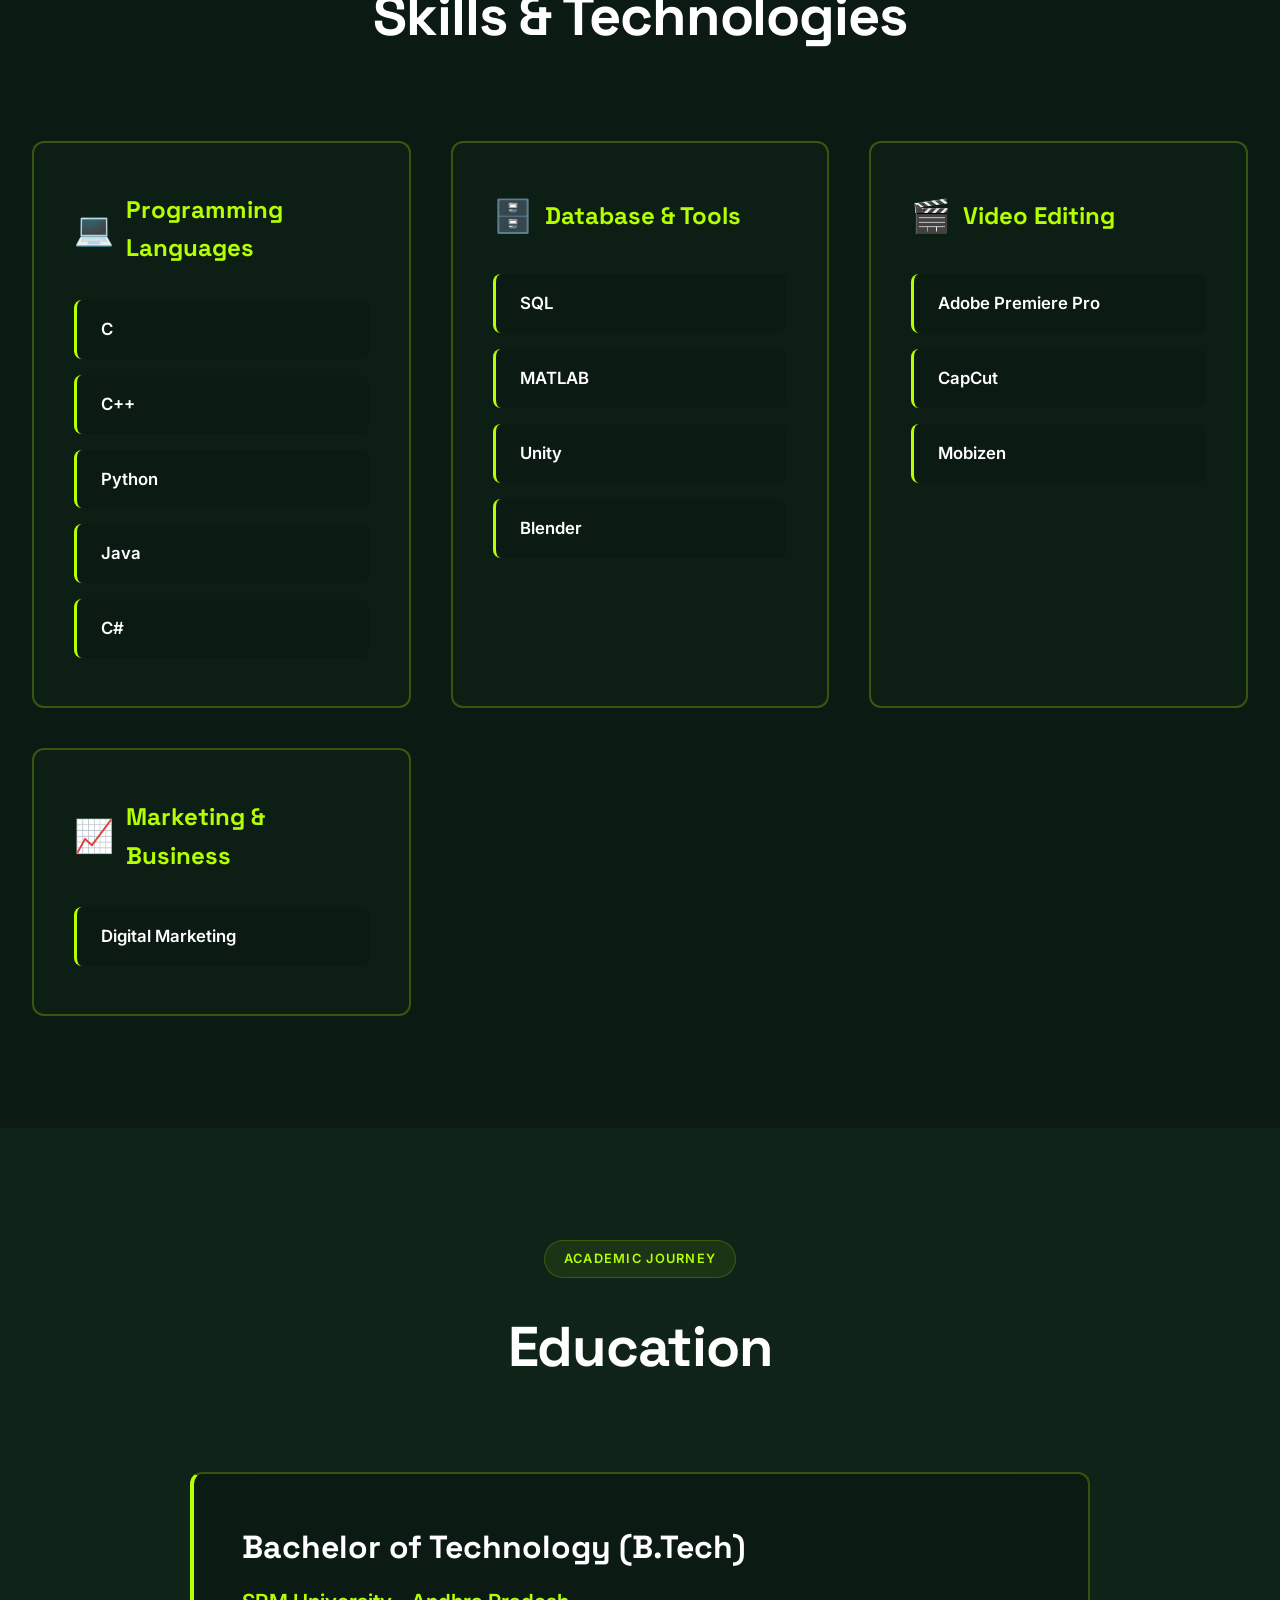
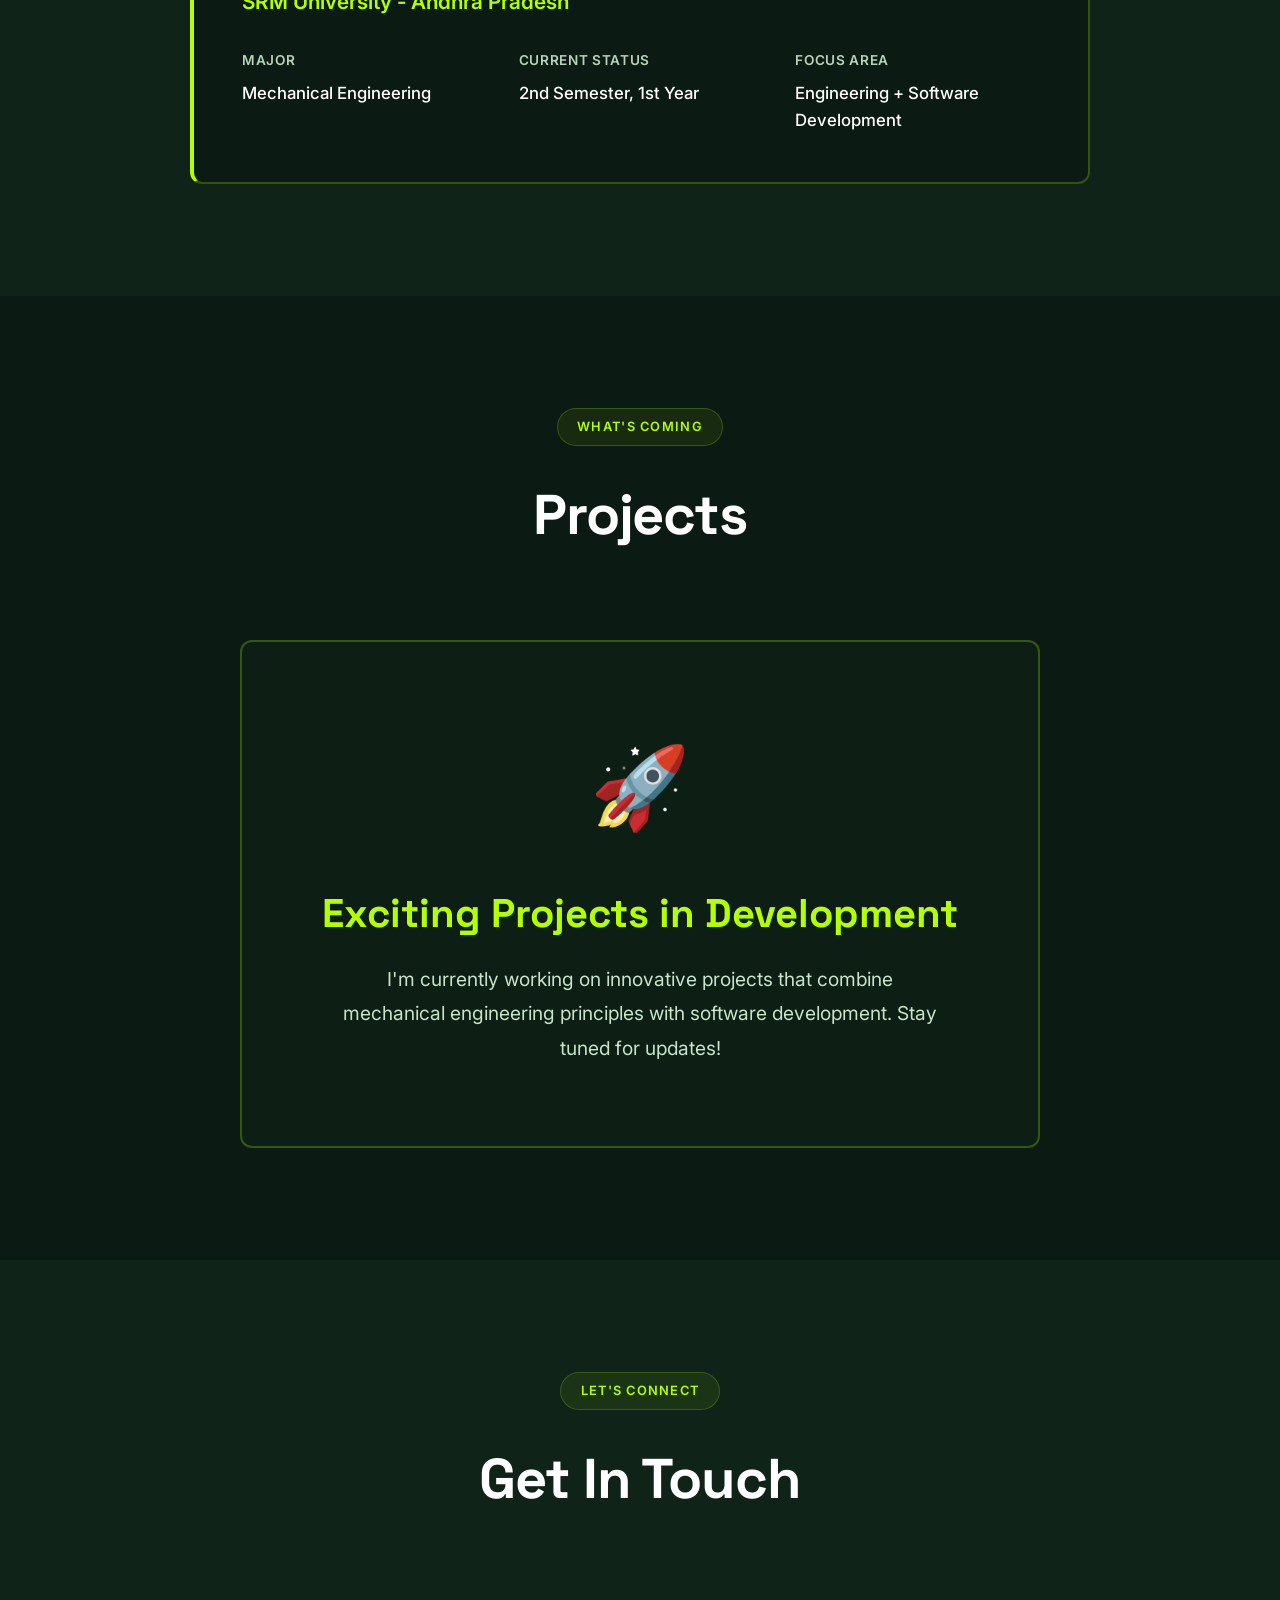
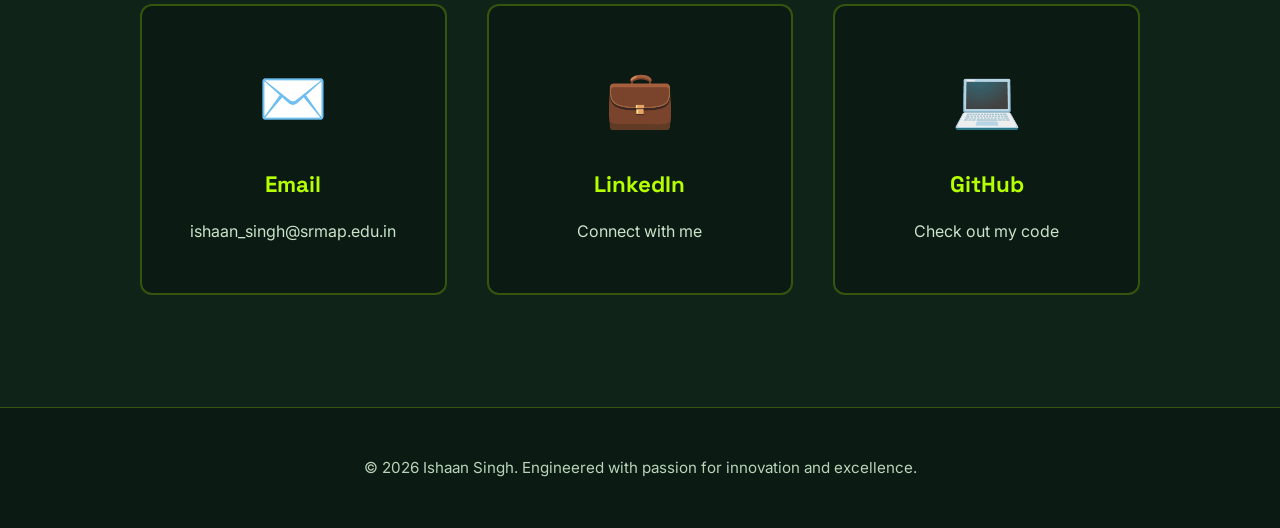
==== commit 411f57a2: "Update index.html" ====
--- a/index.html
+++ b/index.html
@@ -4,7 +4,7 @@
     <meta charset="UTF-8">
     <meta name="viewport" content="width=device-width, initial-scale=1.0">
     <title>Ishaan Singh - Portfolio</title>
-    <link href="https://fonts.googleapis.com/css2?family=Syne:wght@400;600;700;800&family=DM+Sans:wght@400;500;700&display=swap" rel="stylesheet">
+    <link href="https://fonts.googleapis.com/css2?family=Space+Grotesk:wght@400;500;600;700&family=Inter:wght@400;500;600;700&display=swap" rel="stylesheet">
     <style>
         * {
             margin: 0;
@@ -13,24 +13,22 @@
         }
 
         :root {
-            --primary: #FF4D00;
-            --primary-light: #FF6B2C;
-            --secondary: #0A0E27;
-            --accent: #00D9FF;
-            --bg-dark: #0A0E27;
-            --bg-light: #F8F9FB;
-            --text-dark: #1A1D2E;
-            --text-light: #E8ECF1;
-            --text-gray: #64748B;
-            --border: rgba(255, 255, 255, 0.1);
+            --deep-matrix: #0b1a12;
+            --matrix-light: #0f2318;
+            --acid-lime: #b4ff00;
+            --lime-glow: #d4ff4d;
+            --text-light: #f0fdf4;
+            --text-gray: #b8d4b8;
+            --card-bg: #0d1f14;
+            --border-color: rgba(180, 255, 0, 0.25);
         }
 
         body {
-            font-family: 'DM Sans', -apple-system, sans-serif;
-            line-height: 1.7;
-            color: var(--text-dark);
+            font-family: 'Inter', -apple-system, sans-serif;
+            line-height: 1.6;
+            color: var(--text-light);
+            background: var(--deep-matrix);
             overflow-x: hidden;
-            background: var(--bg-light);
         }
 
         /* Scroll Progress Bar */
@@ -39,41 +37,29 @@
             top: 0;
             left: 0;
             width: 100%;
-            height: 4px;
-            background-color: rgba(59, 130, 246, 0.1);
+            height: 3px;
+            background-color: rgba(180, 255, 0, 0.1);
             z-index: 9999;
         }
 
         .scroll-progress-bar {
             height: 100%;
-            background: linear-gradient(90deg, #FF4D00, #FF6B2C, #00D9FF);
+            background: linear-gradient(90deg, var(--acid-lime), var(--lime-glow));
             width: 0%;
             transition: width 0.1s ease-out;
-            box-shadow: 0 0 10px rgba(255, 77, 0, 0.5);
+            box-shadow: 0 0 20px rgba(180, 255, 0, 0.6);
         }
 
         /* Navigation */
         nav {
             position: fixed;
-            top: 4px;
+            top: 3px;
             width: 100%;
-            background: rgba(10, 14, 39, 0.85);
-            backdrop-filter: blur(20px) saturate(180%);
+            background: rgba(11, 26, 18, 0.95);
+            backdrop-filter: blur(20px);
             padding: 1.2rem 0;
             z-index: 1000;
-            border-bottom: 1px solid var(--border);
-            animation: slideDown 0.6s cubic-bezier(0.16, 1, 0.3, 1);
-        }
-
-        @keyframes slideDown {
-            from {
-                transform: translateY(-100%);
-                opacity: 0;
-            }
-            to {
-                transform: translateY(0);
-                opacity: 1;
-            }
+            border-bottom: 1px solid var(--border-color);
         }
 
         nav .container {
@@ -86,11 +72,12 @@
         }
 
         .logo {
-            font-family: 'Syne', sans-serif;
-            font-weight: 800;
+            font-family: 'Space Grotesk', sans-serif;
+            font-weight: 700;
             font-size: 1.5rem;
-            color: #fff;
+            color: var(--acid-lime);
             letter-spacing: -0.02em;
+            text-transform: uppercase;
         }
 
         nav ul {
@@ -100,27 +87,27 @@
         }
 
         nav a {
-            color: rgba(255, 255, 255, 0.8);
+            color: var(--text-gray);
             text-decoration: none;
             font-weight: 500;
             font-size: 0.95rem;
-            transition: all 0.3s cubic-bezier(0.16, 1, 0.3, 1);
+            transition: all 0.3s ease;
             position: relative;
         }
 
         nav a::after {
             content: '';
             position: absolute;
-            bottom: -4px;
+            bottom: -5px;
             left: 0;
             width: 0;
             height: 2px;
-            background: var(--primary);
-            transition: width 0.3s cubic-bezier(0.16, 1, 0.3, 1);
+            background: var(--acid-lime);
+            transition: width 0.3s ease;
         }
 
         nav a:hover {
-            color: #fff;
+            color: var(--acid-lime);
         }
 
         nav a:hover::after {
@@ -130,12 +117,12 @@
         /* Hero Section */
         .hero {
             min-height: 100vh;
-            background: linear-gradient(135deg, #0A0E27 0%, #1a1f3a 50%, #0f1428 100%);
             display: flex;
             align-items: center;
             position: relative;
             overflow: hidden;
             padding: 8rem 2rem 4rem;
+            background: linear-gradient(135deg, var(--deep-matrix) 0%, var(--matrix-light) 100%);
         }
 
         .hero::before {
@@ -146,188 +133,115 @@
             right: 0;
             bottom: 0;
             background: 
-                radial-gradient(circle at 20% 50%, rgba(255, 77, 0, 0.08) 0%, transparent 50%),
-                radial-gradient(circle at 80% 80%, rgba(0, 217, 255, 0.06) 0%, transparent 50%);
-            animation: pulseGlow 8s ease-in-out infinite alternate;
-        }
-
-        @keyframes pulseGlow {
-            0% { opacity: 0.6; }
-            100% { opacity: 1; }
-        }
-
-        .hero-grid {
+                radial-gradient(circle at 20% 50%, rgba(180, 255, 0, 0.05) 0%, transparent 50%),
+                radial-gradient(circle at 80% 20%, rgba(180, 255, 0, 0.03) 0%, transparent 50%);
+        }
+
+        .matrix-grid {
             position: absolute;
             top: 0;
             left: 0;
             right: 0;
             bottom: 0;
             background-image: 
-                linear-gradient(rgba(255, 255, 255, 0.02) 1px, transparent 1px),
-                linear-gradient(90deg, rgba(255, 255, 255, 0.02) 1px, transparent 1px);
-            background-size: 50px 50px;
-            opacity: 0.4;
+                linear-gradient(rgba(180, 255, 0, 0.03) 1px, transparent 1px),
+                linear-gradient(90deg, rgba(180, 255, 0, 0.03) 1px, transparent 1px);
+            background-size: 40px 40px;
+            opacity: 0.5;
         }
 
         .hero .container {
             max-width: 1400px;
             margin: 0 auto;
-            display: grid;
-            grid-template-columns: 1fr 1fr;
-            gap: 4rem;
-            align-items: center;
             position: relative;
             z-index: 1;
         }
 
         .hero-content {
-            animation: fadeInUp 1s cubic-bezier(0.16, 1, 0.3, 1) 0.2s backwards;
-        }
-
-        @keyframes fadeInUp {
-            from {
-                opacity: 0;
-                transform: translateY(40px);
-            }
-            to {
-                opacity: 1;
-                transform: translateY(0);
-            }
+            max-width: 900px;
+            text-align: center;
+            margin: 0 auto;
         }
 
         .hero-badge {
             display: inline-block;
-            padding: 0.5rem 1rem;
-            background: rgba(255, 77, 0, 0.15);
-            border: 1px solid rgba(255, 77, 0, 0.3);
+            padding: 0.6rem 1.5rem;
+            background: rgba(180, 255, 0, 0.1);
+            border: 1px solid rgba(180, 255, 0, 0.3);
             border-radius: 100px;
-            color: var(--primary-light);
+            color: var(--acid-lime);
             font-size: 0.85rem;
             font-weight: 600;
-            margin-bottom: 1.5rem;
-            letter-spacing: 0.05em;
+            margin-bottom: 2rem;
+            letter-spacing: 0.1em;
+            text-transform: uppercase;
         }
 
         .hero h1 {
-            font-family: 'Syne', sans-serif;
-            font-size: 5rem;
-            font-weight: 800;
+            font-family: 'Space Grotesk', sans-serif;
+            font-size: 5.5rem;
+            font-weight: 700;
             line-height: 1.1;
             margin-bottom: 1.5rem;
-            background: linear-gradient(135deg, #ffffff 0%, #e0e5ec 100%);
-            -webkit-background-clip: text;
-            -webkit-text-fill-color: transparent;
-            background-clip: text;
+            color: #ffffff;
             letter-spacing: -0.03em;
         }
 
         .hero .subtitle {
-            font-size: 1.35rem;
-            color: rgba(255, 255, 255, 0.7);
-            margin-bottom: 2.5rem;
-            line-height: 1.6;
-            font-weight: 400;
+            font-size: 1.4rem;
+            color: #c9e4c9;
+            margin-bottom: 3rem;
+            line-height: 1.7;
+            max-width: 700px;
+            margin-left: auto;
+            margin-right: auto;
         }
 
         .hero-buttons {
             display: flex;
-            gap: 1rem;
+            gap: 1.5rem;
+            justify-content: center;
         }
 
         .btn-primary {
             display: inline-flex;
             align-items: center;
-            gap: 0.5rem;
-            padding: 1rem 2rem;
-            background: var(--primary);
-            color: #fff;
+            gap: 0.75rem;
+            padding: 1.1rem 2.5rem;
+            background: var(--acid-lime);
+            color: var(--deep-matrix);
             text-decoration: none;
-            border-radius: 12px;
+            border-radius: 8px;
             font-weight: 600;
             font-size: 1rem;
-            transition: all 0.3s cubic-bezier(0.16, 1, 0.3, 1);
-            box-shadow: 0 10px 40px rgba(255, 77, 0, 0.3);
-            border: none;
-            cursor: pointer;
+            transition: all 0.3s ease;
+            border: 2px solid var(--acid-lime);
         }
 
         .btn-primary:hover {
             transform: translateY(-2px);
-            box-shadow: 0 15px 50px rgba(255, 77, 0, 0.4);
-            background: var(--primary-light);
+            box-shadow: 0 10px 40px rgba(180, 255, 0, 0.3);
+            background: var(--lime-glow);
         }
 
         .btn-secondary {
             display: inline-flex;
             align-items: center;
-            gap: 0.5rem;
-            padding: 1rem 2rem;
-            background: rgba(255, 255, 255, 0.05);
-            color: #fff;
+            gap: 0.75rem;
+            padding: 1.1rem 2.5rem;
+            background: transparent;
+            color: var(--acid-lime);
             text-decoration: none;
-            border-radius: 12px;
+            border-radius: 8px;
             font-weight: 600;
             font-size: 1rem;
-            transition: all 0.3s cubic-bezier(0.16, 1, 0.3, 1);
-            border: 1px solid rgba(255, 255, 255, 0.1);
+            transition: all 0.3s ease;
+            border: 2px solid var(--acid-lime);
         }
 
         .btn-secondary:hover {
-            background: rgba(255, 255, 255, 0.1);
-            border-color: rgba(255, 255, 255, 0.2);
-        }
-
-        .hero-visual {
-            position: relative;
-            animation: fadeInUp 1s cubic-bezier(0.16, 1, 0.3, 1) 0.4s backwards;
-        }
-
-        .hero-image-wrapper {
-            position: relative;
-            padding: 2rem;
-        }
-
-        .floating-card {
-            position: absolute;
-            background: rgba(255, 255, 255, 0.05);
-            backdrop-filter: blur(20px);
-            border: 1px solid rgba(255, 255, 255, 0.1);
-            border-radius: 16px;
-            padding: 1.5rem;
-            box-shadow: 0 20px 60px rgba(0, 0, 0, 0.3);
-        }
-
-        .floating-card-1 {
-            top: 10%;
-            right: 0;
-            animation: float 6s ease-in-out infinite;
-        }
-
-        .floating-card-2 {
-            bottom: 10%;
-            left: 0;
-            animation: float 6s ease-in-out 2s infinite;
-        }
-
-        @keyframes float {
-            0%, 100% { transform: translateY(0px); }
-            50% { transform: translateY(-20px); }
-        }
-
-        .card-icon {
-            font-size: 2rem;
-            margin-bottom: 0.5rem;
-        }
-
-        .card-text {
-            color: rgba(255, 255, 255, 0.9);
-            font-weight: 600;
-            font-size: 0.9rem;
-        }
-
-        .card-subtext {
-            color: rgba(255, 255, 255, 0.5);
-            font-size: 0.75rem;
+            background: rgba(180, 255, 0, 0.1);
+            transform: translateY(-2px);
         }
 
         /* Section Styles */
@@ -343,29 +257,28 @@
 
         .section-header {
             text-align: center;
-            margin-bottom: 4rem;
-            animation: fadeInUp 0.8s cubic-bezier(0.16, 1, 0.3, 1);
+            margin-bottom: 5rem;
         }
 
         .section-tag {
             display: inline-block;
-            padding: 0.4rem 1rem;
-            background: rgba(255, 77, 0, 0.1);
-            border: 1px solid rgba(255, 77, 0, 0.2);
+            padding: 0.5rem 1.2rem;
+            background: rgba(180, 255, 0, 0.08);
+            border: 1px solid rgba(180, 255, 0, 0.2);
             border-radius: 100px;
-            color: var(--primary);
-            font-size: 0.85rem;
+            color: var(--acid-lime);
+            font-size: 0.8rem;
             font-weight: 600;
-            margin-bottom: 1rem;
-            letter-spacing: 0.05em;
+            margin-bottom: 1.5rem;
+            letter-spacing: 0.1em;
             text-transform: uppercase;
         }
 
         .section-title {
-            font-family: 'Syne', sans-serif;
+            font-family: 'Space Grotesk', sans-serif;
             font-size: 3.5rem;
-            font-weight: 800;
-            color: var(--text-dark);
+            font-weight: 700;
+            color: #ffffff;
             margin-bottom: 1rem;
             letter-spacing: -0.02em;
         }
@@ -379,24 +292,18 @@
 
         /* About Section */
         .about {
-            background: #fff;
-        }
-
-        .about-grid {
-            display: grid;
-            grid-template-columns: 1fr 1fr;
-            gap: 5rem;
-            align-items: center;
+            background: var(--matrix-light);
         }
 
         .about-content {
-            animation: fadeInUp 0.8s cubic-bezier(0.16, 1, 0.3, 1);
+            max-width: 900px;
+            margin: 0 auto;
         }
 
         .about-content p {
             font-size: 1.15rem;
-            line-height: 1.8;
-            color: var(--text-gray);
+            line-height: 1.9;
+            color: #c9e4c9;
             margin-bottom: 1.5rem;
         }
 
@@ -404,139 +311,71 @@
             display: grid;
             grid-template-columns: repeat(3, 1fr);
             gap: 2rem;
-            margin-top: 3rem;
+            margin-top: 4rem;
+            max-width: 800px;
+            margin-left: auto;
+            margin-right: auto;
         }
 
         .stat-card {
             text-align: center;
-            padding: 1.5rem;
-            background: var(--bg-light);
-            border-radius: 16px;
-            border: 2px solid transparent;
-            transition: all 0.3s cubic-bezier(0.16, 1, 0.3, 1);
+            padding: 2.5rem 2rem;
+            background: var(--deep-matrix);
+            border-radius: 12px;
+            border: 2px solid var(--border-color);
+            transition: all 0.3s ease;
         }
 
         .stat-card:hover {
-            border-color: var(--primary);
-            transform: translateY(-4px);
+            border-color: var(--acid-lime);
+            transform: translateY(-5px);
+            box-shadow: 0 10px 30px rgba(180, 255, 0, 0.1);
         }
 
         .stat-number {
-            font-family: 'Syne', sans-serif;
-            font-size: 2.5rem;
-            font-weight: 800;
-            color: var(--primary);
+            font-family: 'Space Grotesk', sans-serif;
+            font-size: 3rem;
+            font-weight: 700;
+            color: var(--acid-lime);
             margin-bottom: 0.5rem;
         }
 
         .stat-label {
             color: var(--text-gray);
-            font-size: 0.9rem;
+            font-size: 1rem;
             font-weight: 500;
         }
-
-        .about-visual {
-            position: relative;
-            animation: fadeInUp 0.8s cubic-bezier(0.16, 1, 0.3, 1) 0.2s backwards;
-        }
-
-        .code-window {
-            background: #1e1e2e;
-            border-radius: 16px;
-            overflow: hidden;
-            box-shadow: 0 20px 60px rgba(0, 0, 0, 0.2);
-            border: 1px solid rgba(255, 255, 255, 0.05);
-        }
-
-        .window-header {
-            background: #2a2a3e;
-            padding: 1rem 1.5rem;
-            display: flex;
-            align-items: center;
-            gap: 0.5rem;
-        }
-
-        .window-dot {
-            width: 12px;
-            height: 12px;
-            border-radius: 50%;
-        }
-
-        .dot-red { background: #FF5F56; }
-        .dot-yellow { background: #FFBD2E; }
-        .dot-green { background: #27C93F; }
-
-        .code-content {
-            padding: 2rem;
-            font-family: 'Monaco', 'Courier New', monospace;
-            font-size: 0.9rem;
-            line-height: 1.6;
-            color: #e0e0e0;
-        }
-
-        .code-line { margin-bottom: 0.5rem; }
-        .code-keyword { color: #FF6B9D; }
-        .code-function { color: #00D9FF; }
-        .code-string { color: #A6E22E; }
-        .code-comment { color: #6C7086; }
 
         /* Skills Section */
         .skills {
-            background: linear-gradient(135deg, #0A0E27 0%, #1a1f3a 100%);
-            position: relative;
-            overflow: hidden;
-        }
-
-        .skills::before {
-            content: '';
-            position: absolute;
-            top: 0;
-            left: 0;
-            right: 0;
-            bottom: 0;
-            background: url("data:image/svg+xml,%3Csvg width='60' height='60' viewBox='0 0 60 60' xmlns='http://www.w3.org/2000/svg'%3E%3Cg fill='none' fill-rule='evenodd'%3E%3Cg fill='%23ffffff' fill-opacity='0.02'%3E%3Cpath d='M36 34v-4h-2v4h-4v2h4v4h2v-4h4v-2h-4zm0-30V0h-2v4h-4v2h4v4h2V6h4V4h-4zM6 34v-4H4v4H0v2h4v4h2v-4h4v-2H6zM6 4V0H4v4H0v2h4v4h2V6h4V4H6z'/%3E%3C/g%3E%3C/g%3E%3C/svg%3E");
-            opacity: 0.3;
-        }
-
-        .skills .section-title {
-            color: #fff;
-        }
-
-        .skills .section-tag {
-            background: rgba(255, 77, 0, 0.15);
-            border-color: rgba(255, 77, 0, 0.3);
+            background: var(--deep-matrix);
         }
 
         .skills-grid {
             display: grid;
-            grid-template-columns: repeat(auto-fit, minmax(320px, 1fr));
-            gap: 2rem;
-            position: relative;
-            z-index: 1;
+            grid-template-columns: repeat(auto-fit, minmax(300px, 1fr));
+            gap: 2.5rem;
         }
 
         .skill-category {
-            background: rgba(255, 255, 255, 0.03);
-            backdrop-filter: blur(20px);
-            padding: 2.5rem;
-            border-radius: 20px;
-            border: 1px solid rgba(255, 255, 255, 0.08);
-            transition: all 0.4s cubic-bezier(0.16, 1, 0.3, 1);
-            animation: fadeInUp 0.8s cubic-bezier(0.16, 1, 0.3, 1);
+            background: var(--card-bg);
+            padding: 3rem 2.5rem;
+            border-radius: 12px;
+            border: 2px solid var(--border-color);
+            transition: all 0.3s ease;
         }
 
         .skill-category:hover {
-            transform: translateY(-8px);
-            border-color: rgba(255, 77, 0, 0.4);
-            background: rgba(255, 255, 255, 0.05);
-            box-shadow: 0 20px 60px rgba(255, 77, 0, 0.15);
+            border-color: var(--acid-lime);
+            transform: translateY(-5px);
+            box-shadow: 0 15px 40px rgba(180, 255, 0, 0.1);
         }
 
         .skill-category h3 {
-            font-family: 'Syne', sans-serif;
+            font-family: 'Space Grotesk', sans-serif;
             font-size: 1.5rem;
             font-weight: 700;
-            color: #fff;
+            color: var(--acid-lime);
             margin-bottom: 2rem;
             display: flex;
             align-items: center;
@@ -544,156 +383,209 @@
         }
 
         .skill-icon {
-            font-size: 1.8rem;
+            font-size: 2rem;
+        }
+
+        .skills-list {
+            display: flex;
+            flex-direction: column;
+            gap: 1rem;
         }
 
         .skill-item {
-            margin-bottom: 2rem;
-        }
-
-        .skill-item:last-child {
-            margin-bottom: 0;
-        }
-
-        .skill-header {
             display: flex;
-            justify-content: space-between;
             align-items: center;
-            margin-bottom: 0.75rem;
+            padding: 1rem 1.5rem;
+            background: var(--deep-matrix);
+            border-radius: 8px;
+            border-left: 3px solid var(--acid-lime);
+            transition: all 0.3s ease;
+        }
+
+        .skill-item:hover {
+            background: var(--matrix-light);
+            transform: translateX(5px);
         }
 
         .skill-name {
             font-weight: 600;
-            color: rgba(255, 255, 255, 0.95);
+            color: #ffffff;
             font-size: 1.05rem;
         }
 
-        .skill-percentage {
-            font-family: 'Syne', sans-serif;
-            font-weight: 700;
-            color: var(--primary);
-            font-size: 1.05rem;
-        }
-
-        .skill-bar-container {
-            height: 8px;
-            background: rgba(255, 255, 255, 0.08);
+        .skill-badge {
+            margin-left: auto;
+            padding: 0.25rem 0.75rem;
+            background: rgba(180, 255, 0, 0.15);
             border-radius: 100px;
-            overflow: hidden;
-            position: relative;
-        }
-
-        .skill-bar {
-            height: 100%;
-            background: linear-gradient(90deg, var(--primary) 0%, var(--primary-light) 100%);
-            border-radius: 100px;
-            transition: width 1.5s cubic-bezier(0.16, 1, 0.3, 1);
-            width: 0;
-            position: relative;
-            overflow: hidden;
-        }
-
-        .skill-bar::after {
-            content: '';
-            position: absolute;
-            top: 0;
-            left: 0;
-            right: 0;
-            bottom: 0;
-            background: linear-gradient(90deg, transparent, rgba(255, 255, 255, 0.3), transparent);
-            animation: shimmer 2s infinite;
-        }
-
-        @keyframes shimmer {
-            0% { transform: translateX(-100%); }
-            100% { transform: translateX(100%); }
-        }
-
-        .skill-item.animate .skill-bar {
-            width: var(--skill-width);
+            font-size: 0.7rem;
+            color: var(--acid-lime);
+            font-weight: 600;
+            text-transform: uppercase;
+            letter-spacing: 0.05em;
         }
 
         /* Education Section */
         .education {
-            background: #fff;
+            background: var(--matrix-light);
+        }
+
+        /* Experience Section */
+        .experience {
+            background: var(--deep-matrix);
+        }
+
+        .experience-card {
+            background: var(--card-bg);
+            padding: 3rem;
+            border-radius: 12px;
+            border: 2px solid var(--border-color);
+            border-left: 4px solid var(--acid-lime);
+            transition: all 0.3s ease;
+            max-width: 900px;
+            margin: 0 auto;
+            display: grid;
+            grid-template-columns: auto 1fr;
+            gap: 2rem;
+            align-items: start;
+        }
+
+        .experience-card:hover {
+            border-color: var(--acid-lime);
+            transform: translateY(-5px);
+            box-shadow: 0 15px 40px rgba(180, 255, 0, 0.1);
+        }
+
+        .experience-logo {
+            width: 120px;
+            height: 120px;
+            border-radius: 12px;
+            overflow: hidden;
+            border: 2px solid var(--border-color);
+            display: flex;
+            align-items: center;
+            justify-content: center;
+            background: #1a3a52;
+        }
+
+        .experience-logo img {
+            width: 100%;
+            height: 100%;
+            object-fit: cover;
+        }
+
+        .experience-content h3 {
+            font-family: 'Space Grotesk', sans-serif;
+            font-size: 2rem;
+            font-weight: 700;
+            color: #ffffff;
+            margin-bottom: 0.5rem;
+        }
+
+        .experience-role {
+            color: var(--acid-lime);
+            font-size: 1.2rem;
+            font-weight: 600;
+            margin-bottom: 1rem;
+        }
+
+        .experience-description {
+            color: #c9e4c9;
+            font-size: 1.05rem;
+            line-height: 1.8;
+            margin-bottom: 1.5rem;
+        }
+
+        .experience-link {
+            display: inline-flex;
+            align-items: center;
+            gap: 0.5rem;
+            color: var(--acid-lime);
+            text-decoration: none;
+            font-weight: 600;
+            font-size: 0.95rem;
+            transition: all 0.3s ease;
+        }
+
+        .experience-link:hover {
+            gap: 0.75rem;
+            text-decoration: underline;
+        }
+
+        .experience-highlights {
+            margin-top: 1.5rem;
+            padding-top: 1.5rem;
+            border-top: 1px solid var(--border-color);
+        }
+
+        .highlights-title {
+            font-weight: 700;
+            color: #ffffff;
+            margin-bottom: 1rem;
+            font-size: 1.1rem;
+        }
+
+        .highlights-list {
+            display: flex;
+            flex-wrap: wrap;
+            gap: 0.75rem;
+        }
+
+        .highlight-tag {
+            padding: 0.5rem 1rem;
+            background: rgba(180, 255, 0, 0.1);
+            border: 1px solid rgba(180, 255, 0, 0.3);
+            border-radius: 6px;
+            color: var(--acid-lime);
+            font-size: 0.9rem;
+            font-weight: 500;
         }
 
         .education-timeline {
             max-width: 900px;
             margin: 0 auto;
-            position: relative;
-        }
-
-        .timeline-item {
-            position: relative;
-            padding-left: 4rem;
-            padding-bottom: 4rem;
-            animation: fadeInUp 0.8s cubic-bezier(0.16, 1, 0.3, 1);
-        }
-
-        .timeline-item:last-child {
-            padding-bottom: 0;
-        }
-
-        .timeline-dot {
-            position: absolute;
-            left: 0;
-            top: 0;
-            width: 20px;
-            height: 20px;
-            background: var(--primary);
-            border-radius: 50%;
-            border: 4px solid #fff;
-            box-shadow: 0 0 0 4px rgba(255, 77, 0, 0.2);
-        }
-
-        .timeline-line {
-            position: absolute;
-            left: 9px;
-            top: 20px;
-            bottom: 0;
-            width: 2px;
-            background: linear-gradient(to bottom, rgba(255, 77, 0, 0.3), transparent);
         }
 
         .education-card {
-            background: var(--bg-light);
-            padding: 2.5rem;
-            border-radius: 20px;
-            border-left: 4px solid var(--primary);
-            transition: all 0.3s cubic-bezier(0.16, 1, 0.3, 1);
+            background: var(--deep-matrix);
+            padding: 3rem;
+            border-radius: 12px;
+            border: 2px solid var(--border-color);
+            border-left: 4px solid var(--acid-lime);
+            transition: all 0.3s ease;
         }
 
         .education-card:hover {
+            border-color: var(--acid-lime);
             transform: translateX(10px);
-            box-shadow: 0 10px 40px rgba(0, 0, 0, 0.08);
+            box-shadow: 0 15px 40px rgba(180, 255, 0, 0.1);
         }
 
         .education-card h3 {
-            font-family: 'Syne', sans-serif;
-            font-size: 1.8rem;
+            font-family: 'Space Grotesk', sans-serif;
+            font-size: 2rem;
             font-weight: 700;
-            color: var(--text-dark);
-            margin-bottom: 0.5rem;
+            color: #ffffff;
+            margin-bottom: 0.75rem;
         }
 
         .education-institution {
-            color: var(--primary);
-            font-size: 1.2rem;
+            color: var(--acid-lime);
+            font-size: 1.3rem;
             font-weight: 600;
-            margin-bottom: 1.5rem;
+            margin-bottom: 2rem;
         }
 
         .education-details {
             display: grid;
             grid-template-columns: repeat(auto-fit, minmax(200px, 1fr));
-            gap: 1rem;
+            gap: 2rem;
         }
 
         .detail-item {
             display: flex;
             flex-direction: column;
-            gap: 0.25rem;
+            gap: 0.5rem;
         }
 
         .detail-label {
@@ -705,180 +597,121 @@
         }
 
         .detail-value {
-            font-size: 1rem;
-            color: var(--text-dark);
+            font-size: 1.05rem;
+            color: #ffffff;
             font-weight: 500;
         }
 
         /* Projects Section */
         .projects {
-            background: linear-gradient(135deg, #667eea 0%, #764ba2 100%);
-            position: relative;
-            overflow: hidden;
-        }
-
-        .projects::before {
-            content: '';
-            position: absolute;
-            top: 0;
-            left: 0;
-            right: 0;
-            bottom: 0;
-            background: radial-gradient(circle at 30% 50%, rgba(255, 255, 255, 0.1) 0%, transparent 50%);
-        }
-
-        .projects .section-title {
-            color: #fff;
-        }
-
-        .projects .section-tag {
-            background: rgba(255, 255, 255, 0.2);
-            border-color: rgba(255, 255, 255, 0.3);
-            color: #fff;
+            background: var(--deep-matrix);
         }
 
         .projects-placeholder {
             text-align: center;
             padding: 5rem 2rem;
-            position: relative;
-            z-index: 1;
-            animation: fadeInUp 0.8s cubic-bezier(0.16, 1, 0.3, 1);
+            background: var(--card-bg);
+            border-radius: 12px;
+            border: 2px solid var(--border-color);
+            max-width: 800px;
+            margin: 0 auto;
         }
 
         .projects-icon {
             font-size: 5rem;
             margin-bottom: 2rem;
-            animation: bounce 2s ease-in-out infinite;
-        }
-
-        @keyframes bounce {
-            0%, 100% { transform: translateY(0); }
-            50% { transform: translateY(-20px); }
         }
 
         .projects-placeholder h3 {
-            font-family: 'Syne', sans-serif;
+            font-family: 'Space Grotesk', sans-serif;
             font-size: 2.5rem;
-            font-weight: 800;
-            color: #fff;
+            font-weight: 700;
+            color: var(--acid-lime);
             margin-bottom: 1rem;
         }
 
         .projects-placeholder p {
             font-size: 1.2rem;
-            color: rgba(255, 255, 255, 0.9);
+            color: #c9e4c9;
             max-width: 600px;
             margin: 0 auto;
+            line-height: 1.8;
         }
 
         /* Contact Section */
         .contact {
-            background: var(--bg-dark);
-            padding: 8rem 2rem;
-        }
-
-        .contact .section-title {
-            color: #fff;
-        }
-
-        .contact .section-tag {
-            background: rgba(255, 77, 0, 0.15);
-            border-color: rgba(255, 77, 0, 0.3);
+            background: var(--matrix-light);
         }
 
         .contact-grid {
             display: grid;
             grid-template-columns: repeat(auto-fit, minmax(280px, 1fr));
-            gap: 2rem;
+            gap: 2.5rem;
             max-width: 1000px;
             margin: 0 auto;
         }
 
         .contact-card {
-            background: rgba(255, 255, 255, 0.03);
-            backdrop-filter: blur(20px);
-            padding: 2.5rem;
-            border-radius: 20px;
+            background: var(--deep-matrix);
+            padding: 3rem 2.5rem;
+            border-radius: 12px;
             text-align: center;
-            border: 1px solid rgba(255, 255, 255, 0.08);
-            transition: all 0.3s cubic-bezier(0.16, 1, 0.3, 1);
-            animation: fadeInUp 0.8s cubic-bezier(0.16, 1, 0.3, 1);
+            border: 2px solid var(--border-color);
+            transition: all 0.3s ease;
         }
 
         .contact-card:hover {
             transform: translateY(-8px);
-            border-color: var(--primary);
-            background: rgba(255, 255, 255, 0.05);
-            box-shadow: 0 20px 60px rgba(255, 77, 0, 0.2);
+            border-color: var(--acid-lime);
+            box-shadow: 0 15px 40px rgba(180, 255, 0, 0.15);
         }
 
         .contact-icon {
-            font-size: 3rem;
+            font-size: 3.5rem;
             margin-bottom: 1.5rem;
         }
 
         .contact-card h3 {
-            font-family: 'Syne', sans-serif;
-            font-size: 1.3rem;
+            font-family: 'Space Grotesk', sans-serif;
+            font-size: 1.4rem;
             font-weight: 700;
-            color: #fff;
-            margin-bottom: 0.75rem;
+            color: var(--acid-lime);
+            margin-bottom: 1rem;
         }
 
         .contact-card a {
-            color: rgba(255, 255, 255, 0.7);
+            color: #c9e4c9;
             text-decoration: none;
-            font-size: 0.95rem;
+            font-size: 1rem;
             transition: color 0.3s;
             word-break: break-word;
         }
 
         .contact-card a:hover {
-            color: var(--primary);
+            color: var(--acid-lime);
         }
 
         /* Footer */
         footer {
-            background: #05070f;
-            color: rgba(255, 255, 255, 0.5);
+            background: var(--deep-matrix);
+            color: var(--text-gray);
             text-align: center;
-            padding: 2.5rem 2rem;
-            border-top: 1px solid rgba(255, 255, 255, 0.05);
+            padding: 3rem 2rem;
+            border-top: 1px solid var(--border-color);
         }
 
         footer p {
             font-size: 0.95rem;
         }
 
-        /* Scroll Reveal */
-        .reveal {
-            opacity: 0;
-            transform: translateY(30px);
-            transition: all 0.8s cubic-bezier(0.16, 1, 0.3, 1);
-        }
-
-        .reveal.active {
-            opacity: 1;
-            transform: translateY(0);
-        }
-
         /* Responsive */
         @media (max-width: 1024px) {
-            .hero .container,
-            .about-grid {
-                grid-template-columns: 1fr;
-            }
-
-            .hero-visual {
-                order: -1;
-            }
-
             .hero h1 {
-                font-size: 3.5rem;
+                font-size: 4rem;
             }
 
             .section-title {
-                font-size: 2.5rem;
+                font-size: 2.8rem;
             }
         }
 
@@ -894,7 +727,7 @@
             }
 
             .hero h1 {
-                font-size: 2.5rem;
+                font-size: 2.8rem;
             }
 
             .hero .subtitle {
@@ -903,6 +736,13 @@
 
             .hero-buttons {
                 flex-direction: column;
+                align-items: center;
+            }
+
+            .hero-buttons a {
+                width: 100%;
+                max-width: 300px;
+                justify-content: center;
             }
 
             section {
@@ -910,15 +750,24 @@
             }
 
             .section-title {
-                font-size: 2rem;
+                font-size: 2.2rem;
             }
 
             .stats-grid {
                 grid-template-columns: 1fr;
             }
 
-            .floating-card {
-                display: none;
+            .skills-grid {
+                grid-template-columns: 1fr;
+            }
+
+            .experience-card {
+                grid-template-columns: 1fr;
+                gap: 1.5rem;
+            }
+
+            .experience-logo {
+                margin: 0 auto;
             }
         }
     </style>
@@ -937,6 +786,7 @@
             <ul>
                 <li><a href="#home">Home</a></li>
                 <li><a href="#about">About</a></li>
+                <li><a href="#experience">Experience</a></li>
                 <li><a href="#skills">Skills</a></li>
                 <li><a href="#education">Education</a></li>
                 <li><a href="#projects">Projects</a></li>
@@ -947,12 +797,12 @@
 
     <!-- Hero Section -->
     <section id="home" class="hero">
-        <div class="hero-grid"></div>
+        <div class="matrix-grid"></div>
         <div class="container">
             <div class="hero-content">
-                <span class="hero-badge">AVAILABLE FOR OPPORTUNITIES</span>
+                <span class="hero-badge">Available for Opportunities</span>
                 <h1>Ishaan Singh</h1>
-                <p class="subtitle">Mechanical Engineering Student with a passion for automotive design and software development</p>
+                <p class="subtitle">Mechanical Engineering Student passionate about automotive design, game development, and creative technology. Building the future through innovation, code, and interactive experiences.</p>
                 <div class="hero-buttons">
                     <a href="#contact" class="btn-primary">
                         Get In Touch
@@ -964,70 +814,71 @@
                     </a>
                 </div>
             </div>
-            <div class="hero-visual">
-                <div class="hero-image-wrapper">
-                    <div class="floating-card floating-card-1">
-                        <div class="card-icon">🚗</div>
-                        <div class="card-text">Automotive Engineering</div>
-                        <div class="card-subtext">Mechanical Design</div>
-                    </div>
-                    <div class="floating-card floating-card-2">
-                        <div class="card-icon">💻</div>
-                        <div class="card-text">Software Development</div>
-                        <div class="card-subtext">Full Stack & Tools</div>
-                    </div>
-                </div>
-            </div>
         </div>
     </section>
 
     <!-- About Section -->
     <section id="about" class="about">
         <div class="container">
-            <div class="section-header reveal">
+            <div class="section-header">
                 <span class="section-tag">Who I Am</span>
                 <h2 class="section-title">About Me</h2>
             </div>
-            <div class="about-grid">
-                <div class="about-content reveal">
-                    <p>Since childhood, I've been captivated by automotive engineering—the seamless integration of design, mechanics, and power that brings machines to life. From understanding engine dynamics to appreciating aerodynamic principles, my fascination with cars continues to drive my academic journey.</p>
-                    <p>Alongside my passion for mechanical systems, I'm actively developing my software development skills. I believe the future of engineering lies at the intersection of mechanical expertise and digital innovation, and I'm committed to mastering both domains.</p>
-                    <p>Currently pursuing my B.Tech in Mechanical Engineering at SRM University - Andhra Pradesh, I'm building a foundation that combines traditional engineering principles with modern computational tools and programming languages.</p>
-                    <div class="stats-grid">
-                        <div class="stat-card">
-                            <div class="stat-number">1st</div>
-                            <div class="stat-label">Year Student</div>
-                        </div>
-                        <div class="stat-card">
-                            <div class="stat-number">4+</div>
-                            <div class="stat-label">Languages</div>
-                        </div>
-                        <div class="stat-card">
-                            <div class="stat-number">100%</div>
-                            <div class="stat-label">Dedication</div>
-                        </div>
+            <div class="about-content">
+                <p>Since childhood, I've been captivated by automotive engineering—the seamless integration of design, mechanics, and power that brings machines to life. From understanding engine dynamics to appreciating aerodynamic principles, my fascination with cars continues to drive my academic journey.</p>
+                
+                <p>Alongside my passion for mechanical systems, I'm actively developing my software development skills. I believe the future of engineering lies at the intersection of mechanical expertise and digital innovation, and I'm committed to mastering both domains.</p>
+                
+                <p>Currently pursuing my B.Tech in Mechanical Engineering at SRM University - Andhra Pradesh, I'm building a foundation that combines traditional engineering principles with modern computational tools and programming languages.</p>
+                
+                <div class="stats-grid">
+                    <div class="stat-card">
+                        <div class="stat-number">1st</div>
+                        <div class="stat-label">Year Student</div>
                     </div>
-                </div>
-                <div class="about-visual reveal">
-                    <div class="code-window">
-                        <div class="window-header">
-                            <span class="window-dot dot-red"></span>
-                            <span class="window-dot dot-yellow"></span>
-                            <span class="window-dot dot-green"></span>
-                        </div>
-                        <div class="code-content">
-                            <div class="code-line"><span class="code-keyword">class</span> <span class="code-function">Engineer</span> {</div>
-                            <div class="code-line">  <span class="code-comment">// Passion meets precision</span></div>
-                            <div class="code-line">  <span class="code-keyword">const</span> passion = [</div>
-                            <div class="code-line">    <span class="code-string">'Automotive Design'</span>,</div>
-                            <div class="code-line">    <span class="code-string">'Mechanical Systems'</span>,</div>
-                            <div class="code-line">    <span class="code-string">'Software Development'</span></div>
-                            <div class="code-line">  ];</div>
-                            <div class="code-line"></div>
-                            <div class="code-line">  <span class="code-function">build</span>() {</div>
-                            <div class="code-line">    <span class="code-keyword">return</span> <span class="code-string">'Future'</span>;</div>
-                            <div class="code-line">  }</div>
-                            <div class="code-line">}</div>
+                    <div class="stat-card">
+                        <div class="stat-number">4+</div>
+                        <div class="stat-label">Languages</div>
+                    </div>
+                    <div class="stat-card">
+                        <div class="stat-number">100%</div>
+                        <div class="stat-label">Dedication</div>
+                    </div>
+                </div>
+            </div>
+        </div>
+    </section>
+
+    <!-- Experience Section -->
+    <section id="experience" class="experience">
+        <div class="container">
+            <div class="section-header">
+                <span class="section-tag">Professional Journey</span>
+                <h2 class="section-title">Experience</h2>
+            </div>
+            <div class="experience-card">
+                <div class="experience-logo">
+                    <img src="data:image/svg+xml,%3Csvg xmlns='http://www.w3.org/2000/svg' viewBox='0 0 300 300'%3E%3Crect width='300' height='300' fill='%231a3a52'/%3E%3Cg transform='translate(60,80)'%3E%3Cpath d='M90,0 L180,60 L180,120 L90,180 L0,120 L0,60 Z' fill='none' stroke='%2300d4ff' stroke-width='8'/%3E%3Cpath d='M45,30 L135,90 L135,150 L45,90 Z' fill='%2300d4ff' opacity='0.3'/%3E%3Cpath d='M45,30 L135,90' stroke='%2300d4ff' stroke-width='8'/%3E%3Cpath d='M135,90 L135,150' stroke='%2300d4ff' stroke-width='8'/%3E%3Cpath d='M135,150 L45,90' stroke='%2300d4ff' stroke-width='8'/%3E%3C/g%3E%3C/svg%3E" alt="NextTechLab Logo">
+                </div>
+                <div class="experience-content">
+                    <h3>NextTechLab (NTL)</h3>
+                    <p class="experience-role">Game Developer • Pausch Lab</p>
+                    <p class="experience-description">
+                        Working at NextTechLab's Pausch Lab, specializing in game development using Unity engine. Actively creating 2D and 3D games while mastering C# programming and 3D modeling with Blender to bring creative game concepts to life.
+                    </p>
+                    <a href="https://ntl-iota.vercel.app/" target="_blank" class="experience-link">
+                        Visit NextTechLab Website
+                        <span>→</span>
+                    </a>
+                    <div class="experience-highlights">
+                        <div class="highlights-title">Key Technologies & Skills</div>
+                        <div class="highlights-list">
+                            <span class="highlight-tag">Unity Engine</span>
+                            <span class="highlight-tag">C# Programming</span>
+                            <span class="highlight-tag">Blender 3D</span>
+                            <span class="highlight-tag">2D Game Dev</span>
+                            <span class="highlight-tag">3D Game Dev</span>
+                            <span class="highlight-tag">Game Design</span>
                         </div>
                     </div>
                 </div>
@@ -1038,82 +889,70 @@
     <!-- Skills Section -->
     <section id="skills" class="skills">
         <div class="container">
-            <div class="section-header reveal">
+            <div class="section-header">
                 <span class="section-tag">Technical Expertise</span>
                 <h2 class="section-title">Skills & Technologies</h2>
             </div>
             <div class="skills-grid">
-                <div class="skill-category reveal">
+                <div class="skill-category">
                     <h3><span class="skill-icon">💻</span> Programming Languages</h3>
-                    <div class="skill-item">
-                        <div class="skill-header">
+                    <div class="skills-list">
+                        <div class="skill-item">
                             <span class="skill-name">C</span>
-                            <span class="skill-percentage">85%</span>
-                        </div>
-                        <div class="skill-bar-container">
-                            <div class="skill-bar" style="--skill-width: 85%"></div>
+                        </div>
+                        <div class="skill-item">
+                            <span class="skill-name">C++</span>
+                        </div>
+                        <div class="skill-item">
+                            <span class="skill-name">Python</span>
+                        </div>
+                        <div class="skill-item">
+                            <span class="skill-name">Java</span>
+                        </div>
+                        <div class="skill-item">
+                            <span class="skill-name">C#</span>
                         </div>
                     </div>
-                    <div class="skill-item">
-                        <div class="skill-header">
-                            <span class="skill-name">C++</span>
-                            <span class="skill-percentage">85%</span>
-                        </div>
-                        <div class="skill-bar-container">
-                            <div class="skill-bar" style="--skill-width: 85%"></div>
+                </div>
+
+                <div class="skill-category">
+                    <h3><span class="skill-icon">🗄️</span> Database & Tools</h3>
+                    <div class="skills-list">
+                        <div class="skill-item">
+                            <span class="skill-name">SQL</span>
+                        </div>
+                        <div class="skill-item">
+                            <span class="skill-name">MATLAB</span>
+                        </div>
+                        <div class="skill-item">
+                            <span class="skill-name">Unity</span>
+                        </div>
+                        <div class="skill-item">
+                            <span class="skill-name">Blender</span>
                         </div>
                     </div>
-                    <div class="skill-item">
-                        <div class="skill-header">
-                            <span class="skill-name">Java (In progress)</span>
-                            <span class="skill-percentage">25%</span>
-                        </div>
-                        <div class="skill-bar-container">
-                            <div class="skill-bar" style="--skill-width: 25%"></div>
+                </div>
+
+                <div class="skill-category">
+                    <h3><span class="skill-icon">🎬</span> Video Editing</h3>
+                    <div class="skills-list">
+                        <div class="skill-item">
+                            <span class="skill-name">Adobe Premiere Pro</span>
+                        </div>
+                        <div class="skill-item">
+                            <span class="skill-name">CapCut</span>
+                        </div>
+                        <div class="skill-item">
+                            <span class="skill-name">Mobizen</span>
                         </div>
                     </div>
-                    <div class="skill-item">
-                        <div class="skill-header">
-                            <span class="skill-name">C# (In progress)</span>
-                            <span class="skill-percentage">10%</span>
-                        </div>
-                        <div class="skill-bar-container">
-                            <div class="skill-bar" style="--skill-width: 10%"></div>
-                        </div>
-                    </div>
-                </div>
-
-                <div class="skill-category reveal">
-                    <h3><span class="skill-icon">🗄️</span> Database & Tools</h3>
-                    <div class="skill-item">
-                        <div class="skill-header">
-                            <span class="skill-name">SQL</span>
-                            <span class="skill-percentage">75%</span>
-                        </div>
-                        <div class="skill-bar-container">
-                            <div class="skill-bar" style="--skill-width: 75%"></div>
-                        </div>
-                    </div>
-                    <div class="skill-item">
-                        <div class="skill-header">
-                            <span class="skill-name">MATLAB (Core Subject)</span>
-                            <span class="skill-percentage">35%</span>
-                        </div>
-                        <div class="skill-bar-container">
-                            <div class="skill-bar" style="--skill-width: 35%"></div>
-                        </div>
-                    </div>
-                </div>
-
-                <div class="skill-category reveal">
+                </div>
+
+                <div class="skill-category">
                     <h3><span class="skill-icon">📈</span> Marketing & Business</h3>
-                    <div class="skill-item">
-                        <div class="skill-header">
-                            <span class="skill-name">Digital Marketing (In progress)</span>
-                            <span class="skill-percentage">25%</span>
-                        </div>
-                        <div class="skill-bar-container">
-                            <div class="skill-bar" style="--skill-width: 25%"></div>
+                    <div class="skills-list">
+                        <div class="skill-item">
+                            <span class="skill-name">Digital Marketing</span>
                         </div>
                     </div>
                 </div>
@@ -1124,30 +963,26 @@
     <!-- Education Section -->
     <section id="education" class="education">
         <div class="container">
-            <div class="section-header reveal">
+            <div class="section-header">
                 <span class="section-tag">Academic Journey</span>
                 <h2 class="section-title">Education</h2>
             </div>
             <div class="education-timeline">
-                <div class="timeline-item reveal">
-                    <div class="timeline-dot"></div>
-                    <div class="timeline-line"></div>
-                    <div class="education-card">
-                        <h3>Bachelor of Technology (B.Tech)</h3>
-                        <p class="education-institution">SRM University - Andhra Pradesh</p>
-                        <div class="education-details">
-                            <div class="detail-item">
-                                <span class="detail-label">Major</span>
-                                <span class="detail-value">Mechanical Engineering</span>
-                            </div>
-                            <div class="detail-item">
-                                <span class="detail-label">Current Status</span>
-                                <span class="detail-value">2nd Semester, 1st Year</span>
-                            </div>
-                            <div class="detail-item">
-                                <span class="detail-label">Focus Area</span>
-                                <span class="detail-value">Engineering + Software Development</span>
-                            </div>
+                <div class="education-card">
+                    <h3>Bachelor of Technology (B.Tech)</h3>
+                    <p class="education-institution">SRM University - Andhra Pradesh</p>
+                    <div class="education-details">
+                        <div class="detail-item">
+                            <span class="detail-label">Major</span>
+                            <span class="detail-value">Mechanical Engineering</span>
+                        </div>
+                        <div class="detail-item">
+                            <span class="detail-label">Current Status</span>
+                            <span class="detail-value">2nd Semester, 1st Year</span>
+                        </div>
+                        <div class="detail-item">
+                            <span class="detail-label">Focus Area</span>
+                            <span class="detail-value">Engineering + Software Development</span>
                         </div>
                     </div>
                 </div>
@@ -1158,11 +993,11 @@
     <!-- Projects Section -->
     <section id="projects" class="projects">
         <div class="container">
-            <div class="section-header reveal">
+            <div class="section-header">
                 <span class="section-tag">What's Coming</span>
                 <h2 class="section-title">Projects</h2>
             </div>
-            <div class="projects-placeholder reveal">
+            <div class="projects-placeholder">
                 <div class="projects-icon">🚀</div>
                 <h3>Exciting Projects in Development</h3>
                 <p>I'm currently working on innovative projects that combine mechanical engineering principles with software development. Stay tuned for updates!</p>
@@ -1173,22 +1008,22 @@
     <!-- Contact Section -->
     <section id="contact" class="contact">
         <div class="container">
-            <div class="section-header reveal">
+            <div class="section-header">
                 <span class="section-tag">Let's Connect</span>
                 <h2 class="section-title">Get In Touch</h2>
             </div>
             <div class="contact-grid">
-                <div class="contact-card reveal">
+                <div class="contact-card">
                     <div class="contact-icon">✉️</div>
                     <h3>Email</h3>
                     <a href="mailto:ishaan_singh@srmap.edu.in">ishaan_singh@srmap.edu.in</a>
                 </div>
-                <div class="contact-card reveal">
+                <div class="contact-card">
                     <div class="contact-icon">💼</div>
                     <h3>LinkedIn</h3>
                     <a href="https://www.linkedin.com/in/ishaan-singh-0a11113a5/" target="_blank">Connect with me</a>
                 </div>
-                <div class="contact-card reveal">
+                <div class="contact-card">
                     <div class="contact-icon">💻</div>
                     <h3>GitHub</h3>
                     <a href="https://github.com/ishaansingh-ai" target="_blank">Check out my code</a>
@@ -1222,48 +1057,6 @@
                 }
             });
         });
-
-        // Reveal animation on scroll
-        function reveal() {
-            const reveals = document.querySelectorAll('.reveal');
-            reveals.forEach(element => {
-                const windowHeight = window.innerHeight;
-                const elementTop = element.getBoundingClientRect().top;
-                const elementVisible = 100;
-                
-                if (elementTop < windowHeight - elementVisible) {
-                    element.classList.add('active');
-                }
-            });
-        }
-
-        // Animate skill bars
-        function animateSkills() {
-            const skillItems = document.querySelectorAll('.skill-item');
-            skillItems.forEach(item => {
-                const itemTop = item.getBoundingClientRect().top;
-                const windowHeight = window.innerHeight;
-                
-                if (itemTop < windowHeight - 100 && !item.classList.contains('animate')) {
-                    item.classList.add('animate');
-                }
-            });
-        }
-
-        // Initialize
-        window.addEventListener('scroll', () => {
-            reveal();
-            animateSkills();
-        });
-        
-        // Initial check
-        reveal();
-        animateSkills();
-
-        // Prevent FOUC (Flash of Unstyled Content)
-        window.addEventListener('load', () => {
-            document.body.style.opacity = '1';
-        });
     </script>
 </body>
 </html>
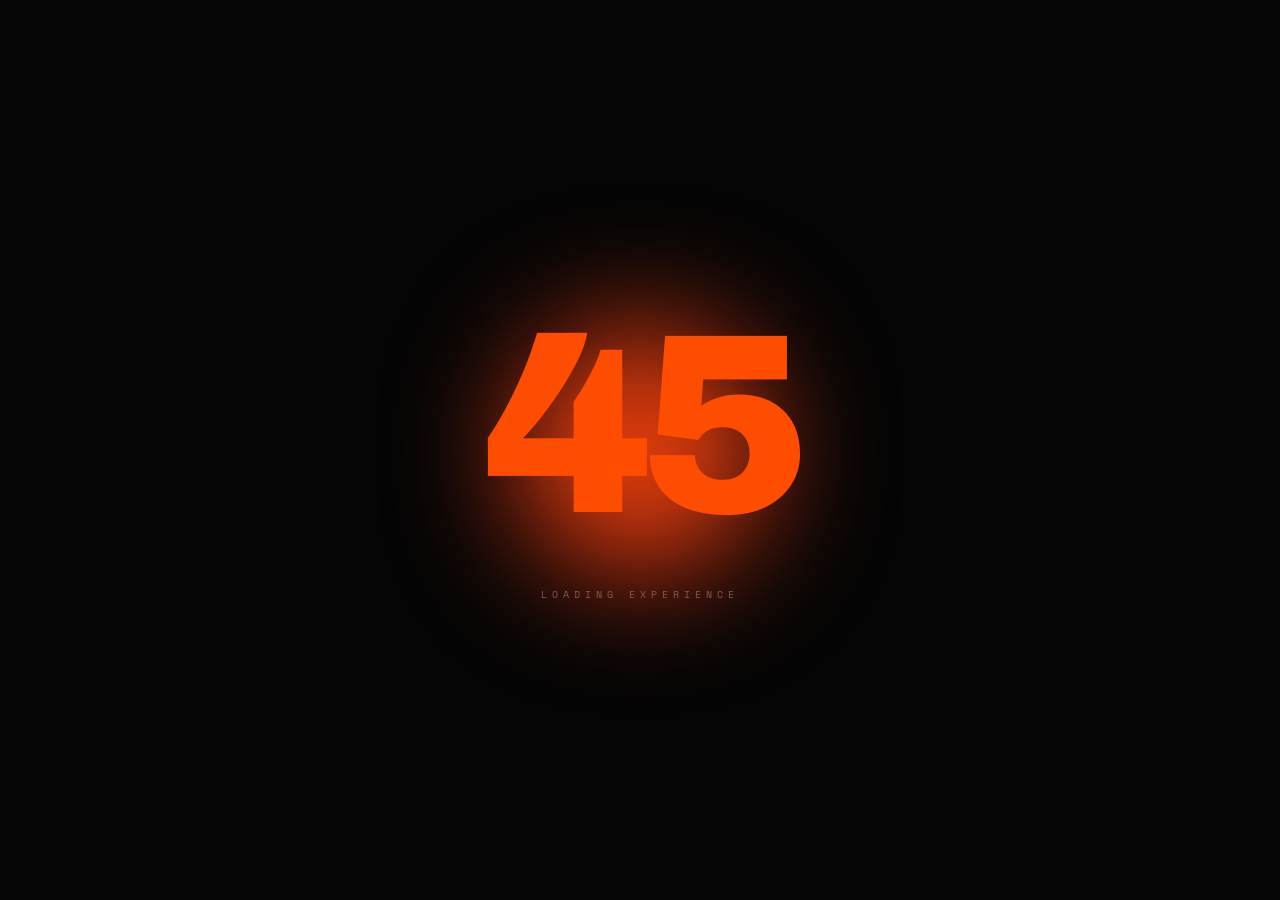
==== commit b4236045: "Update portfolio to Brutalist Aesthetic" ====
--- a/index.html
+++ b/index.html
@@ -3,1060 +3,272 @@
 <head>
     <meta charset="UTF-8">
     <meta name="viewport" content="width=device-width, initial-scale=1.0">
-    <title>Ishaan Singh - Portfolio</title>
-    <link href="https://fonts.googleapis.com/css2?family=Space+Grotesk:wght@400;500;600;700&family=Inter:wght@400;500;600;700&display=swap" rel="stylesheet">
-    <style>
-        * {
-            margin: 0;
-            padding: 0;
-            box-sizing: border-box;
+    <meta name="description" content="Ishaan Singh — Game Developer & Mechanical Engineer. Portfolio showcasing Unity, C#, Blender, and creative technology.">
+    <title>Ishaan Singh | Game Developer & Engineer</title>
+    <link href="https://fonts.googleapis.com/css2?family=Archivo+Black&family=Space+Mono:wght@400;700&family=Inter:wght@300;400;500;600;700&display=swap" rel="stylesheet">
+    <link rel="stylesheet" href="styles.css">
+</head>
+<body>
+    <div class="cursor"></div>
+    <div class="grain"></div>
+    <div class="light-leak leak-1"></div>
+    <div class="light-leak leak-2"></div>
+    <div class="light-leak leak-3"></div>
+
+    <!-- Loader -->
+    <div class="page-loader">
+        <div class="loader-orb"></div>
+        <div class="loader-counter">00</div>
+        <div class="loader-status">Loading Experience</div>
+    </div>
+
+    <!-- Header -->
+    <header>
+        <div class="logo">IS.</div>
+        <div class="social-header">
+            <a href="https://github.com/ishaansingh-ai" target="_blank">GH</a>
+            <a href="https://www.linkedin.com/in/ishaan-singh-0a11113a5/" target="_blank">LI</a>
+            <a href="mailto:ishaan_singh@srmap.edu.in">EM</a>
+        </div>
+    </header>
+
+    <!-- Pill Nav -->
+    <nav class="nav-pill">
+        <a href="#" class="active" onclick="goToSection(0);return false">Home</a>
+        <a href="#" onclick="goToSection(1);return false">About</a>
+        <a href="#" onclick="goToSection(2);return false">Work</a>
+        <a href="#" onclick="goToSection(3);return false">Exp</a>
+        <a href="#" onclick="goToSection(4);return false">Skills</a>
+        <a href="#" onclick="goToSection(5);return false">Edu</a>
+        <a href="#" onclick="goToSection(6);return false">Contact</a>
+    </nav>
+
+    <!-- Progress -->
+    <div class="section-progress">
+        <span class="progress-current">01</span>
+        <div class="progress-line"></div>
+        <span class="progress-total">07</span>
+    </div>
+
+    <!-- Dots -->
+    <div class="nav-dots">
+        <div class="nav-dot active" onclick="goToSection(0)"></div>
+        <div class="nav-dot" onclick="goToSection(1)"></div>
+        <div class="nav-dot" onclick="goToSection(2)"></div>
+        <div class="nav-dot" onclick="goToSection(3)"></div>
+        <div class="nav-dot" onclick="goToSection(4)"></div>
+        <div class="nav-dot" onclick="goToSection(5)"></div>
+        <div class="nav-dot" onclick="goToSection(6)"></div>
+    </div>
+
+    <div class="section-container">
+
+        <!-- 0: HERO -->
+        <section class="section active" id="section-0">
+            <div class="hero-content">
+                <div class="hero-tag reveal-up">Game Developer & Engineer</div>
+                <h1 class="hero-title reveal-up">ISHAAN<br><span class="hero-title-outline">SINGH</span></h1>
+                <div class="hero-divider"></div>
+                <div class="hero-meta">
+                    <div class="hero-meta-item">Based in Andhra Pradesh, India</div>
+                    <div class="scroll-indicator">
+                        <svg viewBox="0 0 144 144">
+                            <defs><path id="circle" d="M72,72 m-60,0 a60,60 0 1,1 120,0 a60,60 0 1,1 -120,0"/></defs>
+                            <text class="scroll-text"><textPath href="#circle">SCROLL DOWN • SCROLL DOWN • SCROLL DOWN • </textPath></text>
+                        </svg>
+                        <span class="arrow">↓</span>
+                    </div>
+                    <div class="hero-meta-item right">Mechanical Engineering<br>× Creative Technology</div>
+                </div>
+                <div class="hero-availability reveal-up">✦ Available for Opportunities</div>
+            </div>
+        </section>
+
+        <!-- 1: ABOUT -->
+        <section class="section" id="section-1">
+            <div class="about-grid">
+                <div class="about-left">
+                    <h2 class="reveal-up">MECHANICAL<br>ENGINEER &<br><span>DEVELOPER</span></h2>
+                    <p class="about-text reveal-up">Since childhood, I've been captivated by automotive engineering—the seamless integration of design, mechanics, and power that brings machines to life.</p>
+                    <p class="about-text reveal-up">Alongside my passion for mechanical systems, I'm actively developing my software development skills. The future of engineering lies at the intersection of mechanical expertise and digital innovation.</p>
+                    <p class="about-text reveal-up">Currently pursuing B.Tech in Mechanical Engineering at SRM University - Andhra Pradesh, building a foundation combining engineering with modern computational tools.</p>
+                    <div class="stats-row reveal-up">
+                        <div><div class="stat-value">1st</div><div class="stat-label">Year Student</div></div>
+                        <div><div class="stat-value">5+</div><div class="stat-label">Languages</div></div>
+                        <div><div class="stat-value">100%</div><div class="stat-label">Dedication</div></div>
+                    </div>
+                </div>
+                <div class="about-right">
+                    <div class="about-image"><div class="about-image-inner">🎮</div></div>
+                </div>
+            </div>
+        </section>
+
+        <!-- 2: PROJECTS -->
+        <section class="section" id="section-2">
+            <div class="projects-content">
+                <h2 class="section-heading reveal-up">SELECTED WORK</h2>
+                <div class="projects-grid">
+                    <div class="project-card">
+                        <div class="project-number">01</div>
+                        <div class="project-placeholder">🎮</div>
+                        <div class="project-info">
+                            <div class="project-title">Unity 2D Platformer</div>
+                            <div class="project-category">Game Development</div>
+                            <div class="project-desc">Side-scrolling platformer built with Unity engine featuring custom physics and level design.</div>
+                        </div>
+                    </div>
+                    <div class="project-card">
+                        <div class="project-number">02</div>
+                        <div class="project-placeholder">🎨</div>
+                        <div class="project-info">
+                            <div class="project-title">3D Environment Design</div>
+                            <div class="project-category">3D Modeling — Blender</div>
+                            <div class="project-desc">Detailed 3D environments and assets created in Blender for game-ready scenes.</div>
+                        </div>
+                    </div>
+                    <div class="project-card">
+                        <div class="project-number">03</div>
+                        <div class="project-placeholder">🕹️</div>
+                        <div class="project-info">
+                            <div class="project-title">Interactive Prototype</div>
+                            <div class="project-category">Unity 3D</div>
+                            <div class="project-desc">3D interactive experience with player mechanics and real-time rendering.</div>
+                        </div>
+                    </div>
+                    <div class="project-card">
+                        <div class="project-number">04</div>
+                        <div class="project-placeholder">⚙️</div>
+                        <div class="project-info">
+                            <div class="project-title">Game Mechanics Engine</div>
+                            <div class="project-category">C# Programming</div>
+                            <div class="project-desc">Custom game mechanics system with modular C# architecture for reusable gameplay logic.</div>
+                        </div>
+                    </div>
+                </div>
+            </div>
+        </section>
+
+        <!-- 3: EXPERIENCE -->
+        <section class="section" id="section-3">
+            <div class="about-grid">
+                <div class="about-left">
+                    <h2 class="reveal-up">NEXTTECH<br><span>LAB</span></h2>
+                    <div class="exp-role reveal-up">Game Developer • Pausch Lab</div>
+                    <p class="about-text reveal-up">Working at NextTechLab's Pausch Lab, specializing in game development using Unity engine. Actively creating 2D and 3D games while mastering C# programming and 3D modeling with Blender to bring creative game concepts to life.</p>
+                    <a href="https://ntl-iota.vercel.app/" target="_blank" class="experience-link reveal-up">Visit NextTechLab →</a>
+                    <div class="stats-row reveal-up">
+                        <div><div class="stat-value">Unity</div><div class="stat-label">Engine</div></div>
+                        <div><div class="stat-value">C#</div><div class="stat-label">Language</div></div>
+                        <div><div class="stat-value">Blender</div><div class="stat-label">3D Tool</div></div>
+                    </div>
+                </div>
+                <div class="about-right">
+                    <div class="about-image">
+                        <div class="about-image-inner">
+                            <img src="data:image/svg+xml,%3Csvg xmlns='http://www.w3.org/2000/svg' viewBox='0 0 300 300'%3E%3Crect width='300' height='300' fill='%231a3a52'/%3E%3Cg transform='translate(60,80)'%3E%3Cpath d='M90,0 L180,60 L180,120 L90,180 L0,120 L0,60 Z' fill='none' stroke='%2300d4ff' stroke-width='8'/%3E%3Cpath d='M45,30 L135,90 L135,150 L45,90 Z' fill='%2300d4ff' opacity='0.3'/%3E%3C/g%3E%3C/svg%3E" alt="NTL" style="width:80%;height:80%;object-fit:contain">
+                        </div>
+                    </div>
+                </div>
+            </div>
+        </section>
+
+        <!-- 4: SKILLS (Brutalist List) -->
+        <section class="section" id="section-4">
+            <div class="skills-content">
+                <h2 class="section-heading reveal-up">SKILLS</h2>
+                <div class="reveal-up">
+                    <div class="skill-row">
+                        <span class="skill-index">01</span>
+                        <span class="skill-row-title">Programming</span>
+                        <div class="skill-tags"><span class="skill-pill">C</span><span class="skill-pill">C++</span><span class="skill-pill">Python</span><span class="skill-pill">Java</span><span class="skill-pill">C#</span></div>
+                        <span class="skill-arrow">↗</span>
+                    </div>
+                    <div class="skill-row">
+                        <span class="skill-index">02</span>
+                        <span class="skill-row-title">Tools & DB</span>
+                        <div class="skill-tags"><span class="skill-pill">SQL</span><span class="skill-pill">MATLAB</span><span class="skill-pill">Unity</span><span class="skill-pill">Blender</span></div>
+                        <span class="skill-arrow">↗</span>
+                    </div>
+                    <div class="skill-row">
+                        <span class="skill-index">03</span>
+                        <span class="skill-row-title">Video Edit</span>
+                        <div class="skill-tags"><span class="skill-pill">Premiere Pro</span><span class="skill-pill">CapCut</span><span class="skill-pill">Mobizen</span></div>
+                        <span class="skill-arrow">↗</span>
+                    </div>
+                    <div class="skill-row">
+                        <span class="skill-index">04</span>
+                        <span class="skill-row-title">Marketing</span>
+                        <div class="skill-tags"><span class="skill-pill">Digital Marketing</span></div>
+                        <span class="skill-arrow">↗</span>
+                    </div>
+                </div>
+            </div>
+        </section>
+
+        <!-- 5: EDUCATION -->
+        <section class="section" id="section-5">
+            <div class="education-content">
+                <h2 class="section-heading reveal-up">EDUCATION</h2>
+                <div class="education-card reveal-up">
+                    <div class="edu-degree">B.Tech</div>
+                    <div class="edu-institution">SRM University — Andhra Pradesh</div>
+                    <div class="edu-details">
+                        <div><div class="edu-detail-label">Major</div><div class="edu-detail-value">Mechanical Engineering</div></div>
+                        <div><div class="edu-detail-label">Status</div><div class="edu-detail-value">2nd Semester, 1st Year</div></div>
+                        <div><div class="edu-detail-label">Focus</div><div class="edu-detail-value">Engineering + Software Dev</div></div>
+                    </div>
+                </div>
+            </div>
+        </section>
+
+        <!-- 6: CONTACT -->
+        <section class="section" id="section-6">
+            <div class="contact-content">
+                <h2 class="contact-title reveal-up">LET'S<br>BUILD</h2>
+                <a href="mailto:ishaan_singh@srmap.edu.in" class="cta-button reveal-up">Get In Touch →</a>
+                <div class="social-icons reveal-up">
+                    <a href="mailto:ishaan_singh@srmap.edu.in" class="social-icon" title="Email">✉</a>
+                    <a href="https://www.linkedin.com/in/ishaan-singh-0a11113a5/" target="_blank" class="social-icon" title="LinkedIn">IN</a>
+                    <a href="https://github.com/ishaansingh-ai" target="_blank" class="social-icon" title="GitHub">GH</a>
+                </div>
+                <div class="footer-border"></div>
+                <div class="footer-text">© 2026 Ishaan Singh · Game Developer & Engineer</div>
+            </div>
+        </section>
+    </div>
+
+    <script>
+        const cursor=document.querySelector('.cursor');
+        let mx=0,my=0,cx=0,cy=0;
+        document.addEventListener('mousemove',e=>{mx=e.clientX;my=e.clientY});
+        function animCursor(){cx+=(mx-cx)*.12;cy+=(my-cy)*.12;cursor.style.left=cx+'px';cursor.style.top=cy+'px';requestAnimationFrame(animCursor)}
+        animCursor();
+        document.querySelectorAll('a,button,.nav-dot,.project-card,.skill-row,.cta-button').forEach(el=>{
+            el.addEventListener('mouseenter',()=>cursor.classList.add('hover'));
+            el.addEventListener('mouseleave',()=>cursor.classList.remove('hover'));
+        });
+
+        // Loader
+        let prog=0;const loader=document.querySelector('.page-loader'),ctr=document.querySelector('.loader-counter');
+        const iv=setInterval(()=>{prog+=Math.random()*15;if(prog>=100){prog=100;clearInterval(iv);setTimeout(()=>loader.classList.add('hidden'),500)}ctr.textContent=Math.floor(prog).toString().padStart(2,'0')},200);
+
+        // Sections
+        let cur=0;const secs=document.querySelectorAll('.section'),dots=document.querySelectorAll('.nav-dot'),pCur=document.querySelector('.progress-current'),pills=document.querySelectorAll('.nav-pill a');
+        function goToSection(i){
+            if(i<0||i>=secs.length)return;
+            secs[cur].classList.remove('active');dots[cur].classList.remove('active');if(pills[cur])pills[cur].classList.remove('active');
+            cur=i;
+            secs[cur].scrollTop=0;
+            secs[cur].classList.add('active');dots[cur].classList.add('active');if(pills[cur])pills[cur].classList.add('active');
+            pCur.textContent=(cur+1).toString().padStart(2,'0');
         }
-
-        :root {
-            --deep-matrix: #0b1a12;
-            --matrix-light: #0f2318;
-            --acid-lime: #b4ff00;
-            --lime-glow: #d4ff4d;
-            --text-light: #f0fdf4;
-            --text-gray: #b8d4b8;
-            --card-bg: #0d1f14;
-            --border-color: rgba(180, 255, 0, 0.25);
-        }
-
-        body {
-            font-family: 'Inter', -apple-system, sans-serif;
-            line-height: 1.6;
-            color: var(--text-light);
-            background: var(--deep-matrix);
-            overflow-x: hidden;
-        }
-
-        /* Scroll Progress Bar */
-        .scroll-progress-container {
-            position: fixed;
-            top: 0;
-            left: 0;
-            width: 100%;
-            height: 3px;
-            background-color: rgba(180, 255, 0, 0.1);
-            z-index: 9999;
-        }
-
-        .scroll-progress-bar {
-            height: 100%;
-            background: linear-gradient(90deg, var(--acid-lime), var(--lime-glow));
-            width: 0%;
-            transition: width 0.1s ease-out;
-            box-shadow: 0 0 20px rgba(180, 255, 0, 0.6);
-        }
-
-        /* Navigation */
-        nav {
-            position: fixed;
-            top: 3px;
-            width: 100%;
-            background: rgba(11, 26, 18, 0.95);
-            backdrop-filter: blur(20px);
-            padding: 1.2rem 0;
-            z-index: 1000;
-            border-bottom: 1px solid var(--border-color);
-        }
-
-        nav .container {
-            max-width: 1400px;
-            margin: 0 auto;
-            padding: 0 2rem;
-            display: flex;
-            justify-content: space-between;
-            align-items: center;
-        }
-
-        .logo {
-            font-family: 'Space Grotesk', sans-serif;
-            font-weight: 700;
-            font-size: 1.5rem;
-            color: var(--acid-lime);
-            letter-spacing: -0.02em;
-            text-transform: uppercase;
-        }
-
-        nav ul {
-            display: flex;
-            list-style: none;
-            gap: 2.5rem;
-        }
-
-        nav a {
-            color: var(--text-gray);
-            text-decoration: none;
-            font-weight: 500;
-            font-size: 0.95rem;
-            transition: all 0.3s ease;
-            position: relative;
-        }
-
-        nav a::after {
-            content: '';
-            position: absolute;
-            bottom: -5px;
-            left: 0;
-            width: 0;
-            height: 2px;
-            background: var(--acid-lime);
-            transition: width 0.3s ease;
-        }
-
-        nav a:hover {
-            color: var(--acid-lime);
-        }
-
-        nav a:hover::after {
-            width: 100%;
-        }
-
-        /* Hero Section */
-        .hero {
-            min-height: 100vh;
-            display: flex;
-            align-items: center;
-            position: relative;
-            overflow: hidden;
-            padding: 8rem 2rem 4rem;
-            background: linear-gradient(135deg, var(--deep-matrix) 0%, var(--matrix-light) 100%);
-        }
-
-        .hero::before {
-            content: '';
-            position: absolute;
-            top: 0;
-            left: 0;
-            right: 0;
-            bottom: 0;
-            background: 
-                radial-gradient(circle at 20% 50%, rgba(180, 255, 0, 0.05) 0%, transparent 50%),
-                radial-gradient(circle at 80% 20%, rgba(180, 255, 0, 0.03) 0%, transparent 50%);
-        }
-
-        .matrix-grid {
-            position: absolute;
-            top: 0;
-            left: 0;
-            right: 0;
-            bottom: 0;
-            background-image: 
-                linear-gradient(rgba(180, 255, 0, 0.03) 1px, transparent 1px),
-                linear-gradient(90deg, rgba(180, 255, 0, 0.03) 1px, transparent 1px);
-            background-size: 40px 40px;
-            opacity: 0.5;
-        }
-
-        .hero .container {
-            max-width: 1400px;
-            margin: 0 auto;
-            position: relative;
-            z-index: 1;
-        }
-
-        .hero-content {
-            max-width: 900px;
-            text-align: center;
-            margin: 0 auto;
-        }
-
-        .hero-badge {
-            display: inline-block;
-            padding: 0.6rem 1.5rem;
-            background: rgba(180, 255, 0, 0.1);
-            border: 1px solid rgba(180, 255, 0, 0.3);
-            border-radius: 100px;
-            color: var(--acid-lime);
-            font-size: 0.85rem;
-            font-weight: 600;
-            margin-bottom: 2rem;
-            letter-spacing: 0.1em;
-            text-transform: uppercase;
-        }
-
-        .hero h1 {
-            font-family: 'Space Grotesk', sans-serif;
-            font-size: 5.5rem;
-            font-weight: 700;
-            line-height: 1.1;
-            margin-bottom: 1.5rem;
-            color: #ffffff;
-            letter-spacing: -0.03em;
-        }
-
-        .hero .subtitle {
-            font-size: 1.4rem;
-            color: #c9e4c9;
-            margin-bottom: 3rem;
-            line-height: 1.7;
-            max-width: 700px;
-            margin-left: auto;
-            margin-right: auto;
-        }
-
-        .hero-buttons {
-            display: flex;
-            gap: 1.5rem;
-            justify-content: center;
-        }
-
-        .btn-primary {
-            display: inline-flex;
-            align-items: center;
-            gap: 0.75rem;
-            padding: 1.1rem 2.5rem;
-            background: var(--acid-lime);
-            color: var(--deep-matrix);
-            text-decoration: none;
-            border-radius: 8px;
-            font-weight: 600;
-            font-size: 1rem;
-            transition: all 0.3s ease;
-            border: 2px solid var(--acid-lime);
-        }
-
-        .btn-primary:hover {
-            transform: translateY(-2px);
-            box-shadow: 0 10px 40px rgba(180, 255, 0, 0.3);
-            background: var(--lime-glow);
-        }
-
-        .btn-secondary {
-            display: inline-flex;
-            align-items: center;
-            gap: 0.75rem;
-            padding: 1.1rem 2.5rem;
-            background: transparent;
-            color: var(--acid-lime);
-            text-decoration: none;
-            border-radius: 8px;
-            font-weight: 600;
-            font-size: 1rem;
-            transition: all 0.3s ease;
-            border: 2px solid var(--acid-lime);
-        }
-
-        .btn-secondary:hover {
-            background: rgba(180, 255, 0, 0.1);
-            transform: translateY(-2px);
-        }
-
-        /* Section Styles */
-        section {
-            padding: 7rem 2rem;
-            position: relative;
-        }
-
-        .container {
-            max-width: 1400px;
-            margin: 0 auto;
-        }
-
-        .section-header {
-            text-align: center;
-            margin-bottom: 5rem;
-        }
-
-        .section-tag {
-            display: inline-block;
-            padding: 0.5rem 1.2rem;
-            background: rgba(180, 255, 0, 0.08);
-            border: 1px solid rgba(180, 255, 0, 0.2);
-            border-radius: 100px;
-            color: var(--acid-lime);
-            font-size: 0.8rem;
-            font-weight: 600;
-            margin-bottom: 1.5rem;
-            letter-spacing: 0.1em;
-            text-transform: uppercase;
-        }
-
-        .section-title {
-            font-family: 'Space Grotesk', sans-serif;
-            font-size: 3.5rem;
-            font-weight: 700;
-            color: #ffffff;
-            margin-bottom: 1rem;
-            letter-spacing: -0.02em;
-        }
-
-        .section-description {
-            font-size: 1.2rem;
-            color: var(--text-gray);
-            max-width: 700px;
-            margin: 0 auto;
-        }
-
-        /* About Section */
-        .about {
-            background: var(--matrix-light);
-        }
-
-        .about-content {
-            max-width: 900px;
-            margin: 0 auto;
-        }
-
-        .about-content p {
-            font-size: 1.15rem;
-            line-height: 1.9;
-            color: #c9e4c9;
-            margin-bottom: 1.5rem;
-        }
-
-        .stats-grid {
-            display: grid;
-            grid-template-columns: repeat(3, 1fr);
-            gap: 2rem;
-            margin-top: 4rem;
-            max-width: 800px;
-            margin-left: auto;
-            margin-right: auto;
-        }
-
-        .stat-card {
-            text-align: center;
-            padding: 2.5rem 2rem;
-            background: var(--deep-matrix);
-            border-radius: 12px;
-            border: 2px solid var(--border-color);
-            transition: all 0.3s ease;
-        }
-
-        .stat-card:hover {
-            border-color: var(--acid-lime);
-            transform: translateY(-5px);
-            box-shadow: 0 10px 30px rgba(180, 255, 0, 0.1);
-        }
-
-        .stat-number {
-            font-family: 'Space Grotesk', sans-serif;
-            font-size: 3rem;
-            font-weight: 700;
-            color: var(--acid-lime);
-            margin-bottom: 0.5rem;
-        }
-
-        .stat-label {
-            color: var(--text-gray);
-            font-size: 1rem;
-            font-weight: 500;
-        }
-
-        /* Skills Section */
-        .skills {
-            background: var(--deep-matrix);
-        }
-
-        .skills-grid {
-            display: grid;
-            grid-template-columns: repeat(auto-fit, minmax(300px, 1fr));
-            gap: 2.5rem;
-        }
-
-        .skill-category {
-            background: var(--card-bg);
-            padding: 3rem 2.5rem;
-            border-radius: 12px;
-            border: 2px solid var(--border-color);
-            transition: all 0.3s ease;
-        }
-
-        .skill-category:hover {
-            border-color: var(--acid-lime);
-            transform: translateY(-5px);
-            box-shadow: 0 15px 40px rgba(180, 255, 0, 0.1);
-        }
-
-        .skill-category h3 {
-            font-family: 'Space Grotesk', sans-serif;
-            font-size: 1.5rem;
-            font-weight: 700;
-            color: var(--acid-lime);
-            margin-bottom: 2rem;
-            display: flex;
-            align-items: center;
-            gap: 0.75rem;
-        }
-
-        .skill-icon {
-            font-size: 2rem;
-        }
-
-        .skills-list {
-            display: flex;
-            flex-direction: column;
-            gap: 1rem;
-        }
-
-        .skill-item {
-            display: flex;
-            align-items: center;
-            padding: 1rem 1.5rem;
-            background: var(--deep-matrix);
-            border-radius: 8px;
-            border-left: 3px solid var(--acid-lime);
-            transition: all 0.3s ease;
-        }
-
-        .skill-item:hover {
-            background: var(--matrix-light);
-            transform: translateX(5px);
-        }
-
-        .skill-name {
-            font-weight: 600;
-            color: #ffffff;
-            font-size: 1.05rem;
-        }
-
-        .skill-badge {
-            margin-left: auto;
-            padding: 0.25rem 0.75rem;
-            background: rgba(180, 255, 0, 0.15);
-            border-radius: 100px;
-            font-size: 0.7rem;
-            color: var(--acid-lime);
-            font-weight: 600;
-            text-transform: uppercase;
-            letter-spacing: 0.05em;
-        }
-
-        /* Education Section */
-        .education {
-            background: var(--matrix-light);
-        }
-
-        /* Experience Section */
-        .experience {
-            background: var(--deep-matrix);
-        }
-
-        .experience-card {
-            background: var(--card-bg);
-            padding: 3rem;
-            border-radius: 12px;
-            border: 2px solid var(--border-color);
-            border-left: 4px solid var(--acid-lime);
-            transition: all 0.3s ease;
-            max-width: 900px;
-            margin: 0 auto;
-            display: grid;
-            grid-template-columns: auto 1fr;
-            gap: 2rem;
-            align-items: start;
-        }
-
-        .experience-card:hover {
-            border-color: var(--acid-lime);
-            transform: translateY(-5px);
-            box-shadow: 0 15px 40px rgba(180, 255, 0, 0.1);
-        }
-
-        .experience-logo {
-            width: 120px;
-            height: 120px;
-            border-radius: 12px;
-            overflow: hidden;
-            border: 2px solid var(--border-color);
-            display: flex;
-            align-items: center;
-            justify-content: center;
-            background: #1a3a52;
-        }
-
-        .experience-logo img {
-            width: 100%;
-            height: 100%;
-            object-fit: cover;
-        }
-
-        .experience-content h3 {
-            font-family: 'Space Grotesk', sans-serif;
-            font-size: 2rem;
-            font-weight: 700;
-            color: #ffffff;
-            margin-bottom: 0.5rem;
-        }
-
-        .experience-role {
-            color: var(--acid-lime);
-            font-size: 1.2rem;
-            font-weight: 600;
-            margin-bottom: 1rem;
-        }
-
-        .experience-description {
-            color: #c9e4c9;
-            font-size: 1.05rem;
-            line-height: 1.8;
-            margin-bottom: 1.5rem;
-        }
-
-        .experience-link {
-            display: inline-flex;
-            align-items: center;
-            gap: 0.5rem;
-            color: var(--acid-lime);
-            text-decoration: none;
-            font-weight: 600;
-            font-size: 0.95rem;
-            transition: all 0.3s ease;
-        }
-
-        .experience-link:hover {
-            gap: 0.75rem;
-            text-decoration: underline;
-        }
-
-        .experience-highlights {
-            margin-top: 1.5rem;
-            padding-top: 1.5rem;
-            border-top: 1px solid var(--border-color);
-        }
-
-        .highlights-title {
-            font-weight: 700;
-            color: #ffffff;
-            margin-bottom: 1rem;
-            font-size: 1.1rem;
-        }
-
-        .highlights-list {
-            display: flex;
-            flex-wrap: wrap;
-            gap: 0.75rem;
-        }
-
-        .highlight-tag {
-            padding: 0.5rem 1rem;
-            background: rgba(180, 255, 0, 0.1);
-            border: 1px solid rgba(180, 255, 0, 0.3);
-            border-radius: 6px;
-            color: var(--acid-lime);
-            font-size: 0.9rem;
-            font-weight: 500;
-        }
-
-        .education-timeline {
-            max-width: 900px;
-            margin: 0 auto;
-        }
-
-        .education-card {
-            background: var(--deep-matrix);
-            padding: 3rem;
-            border-radius: 12px;
-            border: 2px solid var(--border-color);
-            border-left: 4px solid var(--acid-lime);
-            transition: all 0.3s ease;
-        }
-
-        .education-card:hover {
-            border-color: var(--acid-lime);
-            transform: translateX(10px);
-            box-shadow: 0 15px 40px rgba(180, 255, 0, 0.1);
-        }
-
-        .education-card h3 {
-            font-family: 'Space Grotesk', sans-serif;
-            font-size: 2rem;
-            font-weight: 700;
-            color: #ffffff;
-            margin-bottom: 0.75rem;
-        }
-
-        .education-institution {
-            color: var(--acid-lime);
-            font-size: 1.3rem;
-            font-weight: 600;
-            margin-bottom: 2rem;
-        }
-
-        .education-details {
-            display: grid;
-            grid-template-columns: repeat(auto-fit, minmax(200px, 1fr));
-            gap: 2rem;
-        }
-
-        .detail-item {
-            display: flex;
-            flex-direction: column;
-            gap: 0.5rem;
-        }
-
-        .detail-label {
-            font-size: 0.85rem;
-            color: var(--text-gray);
-            font-weight: 600;
-            text-transform: uppercase;
-            letter-spacing: 0.05em;
-        }
-
-        .detail-value {
-            font-size: 1.05rem;
-            color: #ffffff;
-            font-weight: 500;
-        }
-
-        /* Projects Section */
-        .projects {
-            background: var(--deep-matrix);
-        }
-
-        .projects-placeholder {
-            text-align: center;
-            padding: 5rem 2rem;
-            background: var(--card-bg);
-            border-radius: 12px;
-            border: 2px solid var(--border-color);
-            max-width: 800px;
-            margin: 0 auto;
-        }
-
-        .projects-icon {
-            font-size: 5rem;
-            margin-bottom: 2rem;
-        }
-
-        .projects-placeholder h3 {
-            font-family: 'Space Grotesk', sans-serif;
-            font-size: 2.5rem;
-            font-weight: 700;
-            color: var(--acid-lime);
-            margin-bottom: 1rem;
-        }
-
-        .projects-placeholder p {
-            font-size: 1.2rem;
-            color: #c9e4c9;
-            max-width: 600px;
-            margin: 0 auto;
-            line-height: 1.8;
-        }
-
-        /* Contact Section */
-        .contact {
-            background: var(--matrix-light);
-        }
-
-        .contact-grid {
-            display: grid;
-            grid-template-columns: repeat(auto-fit, minmax(280px, 1fr));
-            gap: 2.5rem;
-            max-width: 1000px;
-            margin: 0 auto;
-        }
-
-        .contact-card {
-            background: var(--deep-matrix);
-            padding: 3rem 2.5rem;
-            border-radius: 12px;
-            text-align: center;
-            border: 2px solid var(--border-color);
-            transition: all 0.3s ease;
-        }
-
-        .contact-card:hover {
-            transform: translateY(-8px);
-            border-color: var(--acid-lime);
-            box-shadow: 0 15px 40px rgba(180, 255, 0, 0.15);
-        }
-
-        .contact-icon {
-            font-size: 3.5rem;
-            margin-bottom: 1.5rem;
-        }
-
-        .contact-card h3 {
-            font-family: 'Space Grotesk', sans-serif;
-            font-size: 1.4rem;
-            font-weight: 700;
-            color: var(--acid-lime);
-            margin-bottom: 1rem;
-        }
-
-        .contact-card a {
-            color: #c9e4c9;
-            text-decoration: none;
-            font-size: 1rem;
-            transition: color 0.3s;
-            word-break: break-word;
-        }
-
-        .contact-card a:hover {
-            color: var(--acid-lime);
-        }
-
-        /* Footer */
-        footer {
-            background: var(--deep-matrix);
-            color: var(--text-gray);
-            text-align: center;
-            padding: 3rem 2rem;
-            border-top: 1px solid var(--border-color);
-        }
-
-        footer p {
-            font-size: 0.95rem;
-        }
-
-        /* Responsive */
-        @media (max-width: 1024px) {
-            .hero h1 {
-                font-size: 4rem;
-            }
-
-            .section-title {
-                font-size: 2.8rem;
-            }
-        }
-
-        @media (max-width: 768px) {
-            nav ul {
-                flex-wrap: wrap;
-                gap: 1.5rem;
-                justify-content: center;
-            }
-
-            .hero {
-                padding: 6rem 1.5rem 3rem;
-            }
-
-            .hero h1 {
-                font-size: 2.8rem;
-            }
-
-            .hero .subtitle {
-                font-size: 1.1rem;
-            }
-
-            .hero-buttons {
-                flex-direction: column;
-                align-items: center;
-            }
-
-            .hero-buttons a {
-                width: 100%;
-                max-width: 300px;
-                justify-content: center;
-            }
-
-            section {
-                padding: 4rem 1.5rem;
-            }
-
-            .section-title {
-                font-size: 2.2rem;
-            }
-
-            .stats-grid {
-                grid-template-columns: 1fr;
-            }
-
-            .skills-grid {
-                grid-template-columns: 1fr;
-            }
-
-            .experience-card {
-                grid-template-columns: 1fr;
-                gap: 1.5rem;
-            }
-
-            .experience-logo {
-                margin: 0 auto;
-            }
-        }
-    </style>
-</head>
-    
-<body>
-    <!-- Scroll Progress Bar -->
-    <div class="scroll-progress-container">
-        <div class="scroll-progress-bar" id="scrollProgress"></div>
-    </div>
-
-    <!-- Navigation -->
-    <nav>
-        <div class="container">
-            <div class="logo">IS.</div>
-            <ul>
-                <li><a href="#home">Home</a></li>
-                <li><a href="#about">About</a></li>
-                <li><a href="#experience">Experience</a></li>
-                <li><a href="#skills">Skills</a></li>
-                <li><a href="#education">Education</a></li>
-                <li><a href="#projects">Projects</a></li>
-                <li><a href="#contact">Contact</a></li>
-            </ul>
-        </div>
-    </nav>
-
-    <!-- Hero Section -->
-    <section id="home" class="hero">
-        <div class="matrix-grid"></div>
-        <div class="container">
-            <div class="hero-content">
-                <span class="hero-badge">Available for Opportunities</span>
-                <h1>Ishaan Singh</h1>
-                <p class="subtitle">Mechanical Engineering Student passionate about automotive design, game development, and creative technology. Building the future through innovation, code, and interactive experiences.</p>
-                <div class="hero-buttons">
-                    <a href="#contact" class="btn-primary">
-                        Get In Touch
-                        <span>→</span>
-                    </a>
-                    <a href="#projects" class="btn-secondary">
-                        View Projects
-                        <span>↓</span>
-                    </a>
-                </div>
-            </div>
-        </div>
-    </section>
-
-    <!-- About Section -->
-    <section id="about" class="about">
-        <div class="container">
-            <div class="section-header">
-                <span class="section-tag">Who I Am</span>
-                <h2 class="section-title">About Me</h2>
-            </div>
-            <div class="about-content">
-                <p>Since childhood, I've been captivated by automotive engineering—the seamless integration of design, mechanics, and power that brings machines to life. From understanding engine dynamics to appreciating aerodynamic principles, my fascination with cars continues to drive my academic journey.</p>
-                
-                <p>Alongside my passion for mechanical systems, I'm actively developing my software development skills. I believe the future of engineering lies at the intersection of mechanical expertise and digital innovation, and I'm committed to mastering both domains.</p>
-                
-                <p>Currently pursuing my B.Tech in Mechanical Engineering at SRM University - Andhra Pradesh, I'm building a foundation that combines traditional engineering principles with modern computational tools and programming languages.</p>
-                
-                <div class="stats-grid">
-                    <div class="stat-card">
-                        <div class="stat-number">1st</div>
-                        <div class="stat-label">Year Student</div>
-                    </div>
-                    <div class="stat-card">
-                        <div class="stat-number">4+</div>
-                        <div class="stat-label">Languages</div>
-                    </div>
-                    <div class="stat-card">
-                        <div class="stat-number">100%</div>
-                        <div class="stat-label">Dedication</div>
-                    </div>
-                </div>
-            </div>
-        </div>
-    </section>
-
-    <!-- Experience Section -->
-    <section id="experience" class="experience">
-        <div class="container">
-            <div class="section-header">
-                <span class="section-tag">Professional Journey</span>
-                <h2 class="section-title">Experience</h2>
-            </div>
-            <div class="experience-card">
-                <div class="experience-logo">
-                    <img src="data:image/svg+xml,%3Csvg xmlns='http://www.w3.org/2000/svg' viewBox='0 0 300 300'%3E%3Crect width='300' height='300' fill='%231a3a52'/%3E%3Cg transform='translate(60,80)'%3E%3Cpath d='M90,0 L180,60 L180,120 L90,180 L0,120 L0,60 Z' fill='none' stroke='%2300d4ff' stroke-width='8'/%3E%3Cpath d='M45,30 L135,90 L135,150 L45,90 Z' fill='%2300d4ff' opacity='0.3'/%3E%3Cpath d='M45,30 L135,90' stroke='%2300d4ff' stroke-width='8'/%3E%3Cpath d='M135,90 L135,150' stroke='%2300d4ff' stroke-width='8'/%3E%3Cpath d='M135,150 L45,90' stroke='%2300d4ff' stroke-width='8'/%3E%3C/g%3E%3C/svg%3E" alt="NextTechLab Logo">
-                </div>
-                <div class="experience-content">
-                    <h3>NextTechLab (NTL)</h3>
-                    <p class="experience-role">Game Developer • Pausch Lab</p>
-                    <p class="experience-description">
-                        Working at NextTechLab's Pausch Lab, specializing in game development using Unity engine. Actively creating 2D and 3D games while mastering C# programming and 3D modeling with Blender to bring creative game concepts to life.
-                    </p>
-                    <a href="https://ntl-iota.vercel.app/" target="_blank" class="experience-link">
-                        Visit NextTechLab Website
-                        <span>→</span>
-                    </a>
-                    <div class="experience-highlights">
-                        <div class="highlights-title">Key Technologies & Skills</div>
-                        <div class="highlights-list">
-                            <span class="highlight-tag">Unity Engine</span>
-                            <span class="highlight-tag">C# Programming</span>
-                            <span class="highlight-tag">Blender 3D</span>
-                            <span class="highlight-tag">2D Game Dev</span>
-                            <span class="highlight-tag">3D Game Dev</span>
-                            <span class="highlight-tag">Game Design</span>
-                        </div>
-                    </div>
-                </div>
-            </div>
-        </div>
-    </section>
-
-    <!-- Skills Section -->
-    <section id="skills" class="skills">
-        <div class="container">
-            <div class="section-header">
-                <span class="section-tag">Technical Expertise</span>
-                <h2 class="section-title">Skills & Technologies</h2>
-            </div>
-            <div class="skills-grid">
-                <div class="skill-category">
-                    <h3><span class="skill-icon">💻</span> Programming Languages</h3>
-                    <div class="skills-list">
-                        <div class="skill-item">
-                            <span class="skill-name">C</span>
-                        </div>
-                        <div class="skill-item">
-                            <span class="skill-name">C++</span>
-                        </div>
-                        <div class="skill-item">
-                            <span class="skill-name">Python</span>
-                        </div>
-                        <div class="skill-item">
-                            <span class="skill-name">Java</span>
-                        </div>
-                        <div class="skill-item">
-                            <span class="skill-name">C#</span>
-                        </div>
-                    </div>
-                </div>
-
-                <div class="skill-category">
-                    <h3><span class="skill-icon">🗄️</span> Database & Tools</h3>
-                    <div class="skills-list">
-                        <div class="skill-item">
-                            <span class="skill-name">SQL</span>
-                        </div>
-                        <div class="skill-item">
-                            <span class="skill-name">MATLAB</span>
-                        </div>
-                        <div class="skill-item">
-                            <span class="skill-name">Unity</span>
-                        </div>
-                        <div class="skill-item">
-                            <span class="skill-name">Blender</span>
-                        </div>
-                    </div>
-                </div>
-
-                <div class="skill-category">
-                    <h3><span class="skill-icon">🎬</span> Video Editing</h3>
-                    <div class="skills-list">
-                        <div class="skill-item">
-                            <span class="skill-name">Adobe Premiere Pro</span>
-                        </div>
-                        <div class="skill-item">
-                            <span class="skill-name">CapCut</span>
-                        </div>
-                        <div class="skill-item">
-                            <span class="skill-name">Mobizen</span>
-                        </div>
-                    </div>
-                </div>
-
-                <div class="skill-category">
-                    <h3><span class="skill-icon">📈</span> Marketing & Business</h3>
-                    <div class="skills-list">
-                        <div class="skill-item">
-                            <span class="skill-name">Digital Marketing</span>
-                        </div>
-                    </div>
-                </div>
-            </div>
-        </div>
-    </section>
-
-    <!-- Education Section -->
-    <section id="education" class="education">
-        <div class="container">
-            <div class="section-header">
-                <span class="section-tag">Academic Journey</span>
-                <h2 class="section-title">Education</h2>
-            </div>
-            <div class="education-timeline">
-                <div class="education-card">
-                    <h3>Bachelor of Technology (B.Tech)</h3>
-                    <p class="education-institution">SRM University - Andhra Pradesh</p>
-                    <div class="education-details">
-                        <div class="detail-item">
-                            <span class="detail-label">Major</span>
-                            <span class="detail-value">Mechanical Engineering</span>
-                        </div>
-                        <div class="detail-item">
-                            <span class="detail-label">Current Status</span>
-                            <span class="detail-value">2nd Semester, 1st Year</span>
-                        </div>
-                        <div class="detail-item">
-                            <span class="detail-label">Focus Area</span>
-                            <span class="detail-value">Engineering + Software Development</span>
-                        </div>
-                    </div>
-                </div>
-            </div>
-        </div>
-    </section>
-
-    <!-- Projects Section -->
-    <section id="projects" class="projects">
-        <div class="container">
-            <div class="section-header">
-                <span class="section-tag">What's Coming</span>
-                <h2 class="section-title">Projects</h2>
-            </div>
-            <div class="projects-placeholder">
-                <div class="projects-icon">🚀</div>
-                <h3>Exciting Projects in Development</h3>
-                <p>I'm currently working on innovative projects that combine mechanical engineering principles with software development. Stay tuned for updates!</p>
-            </div>
-        </div>
-    </section>
-
-    <!-- Contact Section -->
-    <section id="contact" class="contact">
-        <div class="container">
-            <div class="section-header">
-                <span class="section-tag">Let's Connect</span>
-                <h2 class="section-title">Get In Touch</h2>
-            </div>
-            <div class="contact-grid">
-                <div class="contact-card">
-                    <div class="contact-icon">✉️</div>
-                    <h3>Email</h3>
-                    <a href="mailto:ishaan_singh@srmap.edu.in">ishaan_singh@srmap.edu.in</a>
-                </div>
-                <div class="contact-card">
-                    <div class="contact-icon">💼</div>
-                    <h3>LinkedIn</h3>
-                    <a href="https://www.linkedin.com/in/ishaan-singh-0a11113a5/" target="_blank">Connect with me</a>
-                </div>
-                <div class="contact-card">
-                    <div class="contact-icon">💻</div>
-                    <h3>GitHub</h3>
-                    <a href="https://github.com/ishaansingh-ai" target="_blank">Check out my code</a>
-                </div>
-            </div>
-        </div>
-    </section>
-
-    <!-- Footer -->
-    <footer>
-        <p>&copy; 2026 Ishaan Singh. Engineered with passion for innovation and excellence.</p>
-    </footer>
-
-    <script>
-        // Scroll Progress Bar
-        window.addEventListener('scroll', () => {
-            const scrollProgress = document.getElementById('scrollProgress');
-            const scrollTop = document.documentElement.scrollTop || document.body.scrollTop;
-            const scrollHeight = document.documentElement.scrollHeight - document.documentElement.clientHeight;
-            const scrollPercentage = (scrollTop / scrollHeight) * 100;
-            scrollProgress.style.width = scrollPercentage + '%';
-        });
-
-        // Smooth scrolling
-        document.querySelectorAll('a[href^="#"]').forEach(anchor => {
-            anchor.addEventListener('click', function (e) {
-                e.preventDefault();
-                const target = document.querySelector(this.getAttribute('href'));
-                if (target) {
-                    target.scrollIntoView({ behavior: 'smooth', block: 'start' });
-                }
-            });
-        });
+        let scrolling=false;
+        document.addEventListener('wheel',e=>{if(scrolling)return;scrolling=true;e.deltaY>0?goToSection(cur+1):goToSection(cur-1);setTimeout(()=>scrolling=false,800)});
+        document.addEventListener('keydown',e=>{if(e.key==='ArrowDown'||e.key==='ArrowRight')goToSection(cur+1);else if(e.key==='ArrowUp'||e.key==='ArrowLeft')goToSection(cur-1)});
+        let ty=0;
+        document.addEventListener('touchstart',e=>{ty=e.touches[0].clientY});
+        document.addEventListener('touchend',e=>{const d=ty-e.changedTouches[0].clientY;if(Math.abs(d)>50){d>0?goToSection(cur+1):goToSection(cur-1)}});
     </script>
 </body>
 </html>
--- a/styles.css
+++ b/styles.css
@@ -0,0 +1,171 @@
+@import url('https://fonts.googleapis.com/css2?family=Archivo+Black&family=Space+Mono:wght@400;700&family=Inter:wght@300;400;500;600;700&display=swap');
+
+*{margin:0;padding:0;box-sizing:border-box}
+::selection{background:#000;color:#FF4D00}
+:root{--orange:#FF4D00;--black:#050505;--white:#FFFFFF;--muted:rgba(255,255,255,0.4);--border:rgba(255,255,255,0.05)}
+html,body{width:100%;height:100%;overflow-x:hidden;background:var(--black);color:var(--white);font-family:'Inter',sans-serif}
+@media(pointer:fine){html,body{cursor:none}}
+
+.cursor{width:12px;height:12px;border-radius:50%;background:#fff;position:fixed;pointer-events:none;z-index:10000;transition:transform .2s cubic-bezier(.23,1,.32,1);mix-blend-mode:difference}
+.cursor.hover{transform:scale(6)}
+@media(pointer:coarse){.cursor{display:none}}
+
+/* Light Leaks */
+.light-leak{position:fixed;border-radius:9999px;filter:blur(120px);pointer-events:none;z-index:1;mix-blend-mode:screen}
+.leak-1{width:500px;height:500px;background:#f97316;top:-150px;right:-100px;opacity:.07}
+.leak-2{width:400px;height:400px;background:#1e3a8a;bottom:-100px;left:-100px;opacity:.06}
+.leak-3{width:350px;height:350px;background:var(--orange);top:40%;left:60%;opacity:.04}
+
+/* Grain */
+.grain{position:fixed;top:0;left:0;width:100%;height:100%;pointer-events:none;z-index:9999;opacity:.04;background-image:url("data:image/svg+xml,%3Csvg viewBox='0 0 400 400' xmlns='http://www.w3.org/2000/svg'%3E%3Cfilter id='n'%3E%3CfeTurbulence type='fractalNoise' baseFrequency='0.9' numOctaves='4' stitchTiles='stitch'/%3E%3C/filter%3E%3Crect width='100%25' height='100%25' filter='url(%23n)'/%3E%3C/svg%3E");animation:grain .5s steps(5) infinite}
+@keyframes grain{0%,100%{transform:translate(0)}10%{transform:translate(-5%,-10%)}30%{transform:translate(7%,-25%)}50%{transform:translate(-15%,10%)}70%{transform:translate(0,15%)}90%{transform:translate(-10%,10%)}}
+
+/* Loader */
+.page-loader{position:fixed;top:0;left:0;width:100%;height:100%;background:var(--black);display:flex;flex-direction:column;align-items:center;justify-content:center;z-index:10001;transition:opacity .6s,visibility .6s}
+.page-loader.hidden{opacity:0;visibility:hidden}
+.loader-counter{font-family:'Archivo Black',sans-serif;font-size:20vw;color:var(--orange);letter-spacing:-.05em;line-height:1;position:relative;z-index:2}
+.loader-orb{position:absolute;width:256px;height:256px;background:radial-gradient(circle,var(--orange),#B22222);border-radius:50%;filter:blur(60px);animation:pulse 2s ease-in-out infinite;z-index:1}
+@keyframes pulse{0%,100%{transform:scale(1);filter:blur(50px)}50%{transform:scale(1.4);filter:blur(70px)}}
+.loader-status{font-family:'Space Mono',monospace;font-size:10px;letter-spacing:.5em;color:var(--muted);margin-top:2rem;text-transform:uppercase}
+
+/* Floating Pill Nav */
+header{position:fixed;top:0;left:0;width:100%;padding:1.5rem 3rem;display:flex;justify-content:space-between;align-items:center;z-index:1000;mix-blend-mode:difference}
+.logo{font-family:'Archivo Black',sans-serif;font-size:1.5rem;color:#fff;letter-spacing:-.02em}
+.nav-pill{position:fixed;top:1.5rem;left:50%;transform:translateX(-50%);background:#000;border-radius:9999px;padding:.6rem 1rem;display:flex;gap:.5rem;z-index:1001;border:1px solid rgba(255,255,255,.1)}
+.nav-pill a{font-family:'Space Mono',monospace;font-size:10px;letter-spacing:.1em;text-transform:uppercase;color:#fff;text-decoration:none;padding:.4rem .8rem;border-radius:9999px;transition:all .3s}
+.nav-pill a:hover,.nav-pill a.active{background:#fff;color:#000}
+.social-header{display:flex;gap:1rem;align-items:center}
+.social-header a{font-family:'Space Mono',monospace;font-size:10px;letter-spacing:.1em;color:#fff;text-decoration:none;text-transform:uppercase;transition:color .3s}
+.social-header a:hover{color:var(--orange)}
+
+/* Section Container */
+.section-container{position:relative;width:100%;height:100vh;overflow:hidden}
+.section{position:absolute;top:0;left:0;width:100%;height:100%;display:flex;flex-direction:column;align-items:center;justify-content:flex-start;opacity:0;visibility:hidden;transition:all .8s cubic-bezier(.22,1,.36,1);overflow-y:auto;padding:5rem 0 4rem}
+.section>div{margin-top:auto;margin-bottom:auto}
+.section.active{opacity:1;visibility:visible}
+
+/* Reveal animation */
+.section.active .reveal-up{animation:revealUp 1s cubic-bezier(.22,1,.36,1) forwards}
+@keyframes revealUp{from{transform:translateY(40px);opacity:0}to{transform:translateY(0);opacity:1}}
+
+/* Hero */
+.hero-content{max-width:1400px;padding:2rem 3rem 2rem;width:100%;position:relative}
+.hero-tag{font-family:'Space Mono',monospace;font-size:10px;letter-spacing:.5em;color:var(--orange);text-transform:uppercase;margin-bottom:1.5rem}
+.hero-title{font-family:'Archivo Black',sans-serif;font-size:16vw;line-height:.85;letter-spacing:-.04em;text-transform:uppercase;margin-bottom:2rem;color:#fff}
+.hero-title-outline{-webkit-text-stroke:2px #fff;-webkit-text-fill-color:transparent;font-style:italic}
+.hero-divider{width:100%;height:2px;background:#000;margin:2rem 0}
+.hero-meta{display:flex;justify-content:space-between;align-items:center;padding:0 0}
+.hero-meta-item{font-family:'Space Mono',monospace;font-size:10px;letter-spacing:.2em;color:var(--muted);text-transform:uppercase}
+.hero-meta-item.right{text-align:right;max-width:200px;line-height:1.6}
+.hero-availability{display:inline-block;margin-top:1rem;padding:.4rem 1.2rem;border:2px solid var(--orange);border-radius:0;color:var(--orange);font-family:'Space Mono',monospace;font-size:10px;font-weight:700;letter-spacing:.15em;text-transform:uppercase}
+
+/* Rotating Scroll Indicator */
+.scroll-indicator{width:144px;height:144px;position:relative}
+.scroll-indicator svg{animation:spin 12s linear infinite;width:100%;height:100%}
+@keyframes spin{to{transform:rotate(360deg)}}
+.scroll-indicator .arrow{position:absolute;top:50%;left:50%;transform:translate(-50%,-50%);font-size:1.5rem;color:#fff}
+.scroll-text{font-family:'Space Mono',monospace;font-size:9px;font-weight:700;text-transform:uppercase;fill:#fff;letter-spacing:.1em}
+
+/* About */
+.about-grid{display:grid;grid-template-columns:1fr 1fr;gap:3rem;max-width:1400px;padding:1rem 3rem;width:100%;align-items:center}
+.about-left h2{font-family:'Archivo Black',sans-serif;font-size:4.5vw;line-height:.9;letter-spacing:-.04em;text-transform:uppercase;margin-bottom:1rem}
+.about-left h2 span{color:var(--orange)}
+.about-text{font-size:1rem;line-height:1.7;color:rgba(255,255,255,.7);margin-bottom:1rem;font-weight:300}
+.stats-row{display:flex;gap:2.5rem;margin-top:1.5rem;padding-top:1.5rem;border-top:1px solid var(--border)}
+.stat-value{font-family:'Archivo Black',sans-serif;font-size:2rem;color:var(--orange);line-height:1;margin-bottom:.3rem}
+.stat-label{font-family:'Space Mono',monospace;font-size:9px;letter-spacing:.3em;color:var(--muted);text-transform:uppercase}
+.about-image{aspect-ratio:4/5;max-height:60vh;border-radius:2px;overflow:hidden;position:relative;border:2px solid rgba(255,255,255,.05)}
+.about-image-inner{width:100%;height:100%;background:linear-gradient(135deg,rgba(255,77,0,.15),rgba(30,58,138,.1));display:flex;align-items:center;justify-content:center;font-size:5rem}
+
+/* Marquee */
+.marquee-section{width:100%;background:#000;padding:2rem 0;transform:skewY(-2deg);overflow:hidden;position:relative}
+.marquee-row{display:flex;white-space:nowrap;animation:marquee 20s linear infinite}
+.marquee-row.reverse{animation-direction:reverse}
+@keyframes marquee{0%{transform:translateX(0)}100%{transform:translateX(-50%)}}
+.marquee-text{font-family:'Archivo Black',sans-serif;font-size:8vw;text-transform:uppercase;letter-spacing:-.04em;padding:0 2rem;flex-shrink:0}
+.marquee-text.orange{color:var(--orange)}
+.marquee-text.white{color:rgba(255,255,255,.15)}
+.marquee-sep{color:var(--orange);padding:0 2rem;font-size:8vw;opacity:.3}
+
+/* Projects */
+.projects-content{max-width:1400px;padding:2rem 3rem;width:100%}
+.section-heading{font-family:'Archivo Black',sans-serif;font-size:6vw;line-height:.9;text-transform:uppercase;letter-spacing:-.04em;margin-bottom:2rem}
+.projects-grid{display:grid;grid-template-columns:repeat(2,1fr);gap:1.5rem}
+.project-card{aspect-ratio:16/10;border-radius:2px;border:2px solid rgba(255,255,255,.08);overflow:hidden;position:relative;background:rgba(255,255,255,.02);transition:all .4s cubic-bezier(.23,1,.32,1)}
+.project-card:hover{transform:translateY(-6px);box-shadow:0 20px 60px rgba(255,77,0,.2);border-color:var(--orange)}
+.project-info{position:absolute;bottom:0;left:0;right:0;padding:1.5rem;background:linear-gradient(transparent,rgba(0,0,0,.85));z-index:2}
+.project-title{font-family:'Archivo Black',sans-serif;font-size:1.1rem;text-transform:uppercase;margin-bottom:.25rem}
+.project-category{font-family:'Space Mono',monospace;font-size:9px;letter-spacing:.3em;color:var(--orange);text-transform:uppercase}
+.project-desc{font-size:.85rem;color:rgba(255,255,255,.5);margin-top:.5rem;line-height:1.5;font-weight:300}
+.project-placeholder{width:100%;height:100%;display:flex;align-items:center;justify-content:center;font-size:3.5rem;background:linear-gradient(135deg,rgba(255,77,0,.1),rgba(30,58,138,.08))}
+.project-number{position:absolute;top:1rem;left:1.5rem;font-family:'Space Mono',monospace;font-size:10px;color:var(--orange);font-weight:700;z-index:2}
+
+/* Skills - Brutalist List */
+.skills-content{max-width:1400px;padding:2rem 3rem;width:100%}
+.skill-row{display:flex;align-items:center;padding:1.8rem 0;border-top:1px solid rgba(255,255,255,.08);transition:all .4s cubic-bezier(.23,1,.32,1);gap:2rem}
+.skill-row:last-child{border-bottom:1px solid rgba(255,255,255,.08)}
+.skill-row:hover{background:rgba(255,255,255,.03);padding-left:1rem}
+.skill-row:hover .skill-row-title{transform:translateX(16px);color:var(--orange)}
+.skill-row:hover .skill-arrow{opacity:1;transform:rotate(-45deg)}
+.skill-index{font-family:'Space Mono',monospace;font-size:14px;color:var(--orange);min-width:3rem;font-weight:700}
+.skill-row-title{font-family:'Archivo Black',sans-serif;font-size:4vw;text-transform:uppercase;letter-spacing:-.02em;transition:all .4s cubic-bezier(.23,1,.32,1);flex:1}
+.skill-tags{display:flex;gap:.5rem;flex-wrap:wrap}
+.skill-pill{padding:.3rem .8rem;border:1px solid rgba(255,255,255,.15);border-radius:9999px;font-family:'Space Mono',monospace;font-size:9px;letter-spacing:.05em;text-transform:uppercase;color:var(--muted);transition:all .3s}
+.skill-row:hover .skill-pill{border-color:var(--orange);color:var(--orange)}
+.skill-arrow{font-size:2rem;color:var(--orange);opacity:0;transition:all .4s;transform:rotate(0deg)}
+
+/* Experience */
+.exp-role{font-family:'Space Mono',monospace;font-size:12px;letter-spacing:.2em;color:var(--orange);text-transform:uppercase;margin-bottom:1rem;font-weight:700}
+.experience-link{display:inline-flex;align-items:center;gap:.5rem;color:var(--orange);text-decoration:none;font-family:'Space Mono',monospace;font-size:11px;letter-spacing:.1em;text-transform:uppercase;margin-top:1.5rem;padding-bottom:2px;border-bottom:1px solid var(--orange);transition:all .3s}
+.experience-link:hover{gap:1rem;border-bottom-width:2px}
+
+/* Education */
+.education-content{max-width:1400px;padding:2rem 3rem;width:100%}
+.education-card{padding:3rem;border:2px solid rgba(255,255,255,.08);border-left:4px solid var(--orange);border-radius:2px;max-width:800px;background:rgba(255,255,255,.02)}
+.edu-degree{font-family:'Archivo Black',sans-serif;font-size:2.5rem;text-transform:uppercase;letter-spacing:-.02em;margin-bottom:.5rem}
+.edu-institution{color:var(--orange);font-family:'Space Mono',monospace;font-size:14px;letter-spacing:.1em;text-transform:uppercase;font-weight:700;margin-bottom:2rem}
+.edu-details{display:grid;grid-template-columns:repeat(auto-fit,minmax(180px,1fr));gap:2rem}
+.edu-detail-label{font-family:'Space Mono',monospace;font-size:9px;letter-spacing:.3em;color:var(--muted);text-transform:uppercase;margin-bottom:.3rem}
+.edu-detail-value{font-size:1.05rem;color:#fff;font-weight:500}
+
+/* Contact - Giant CTA */
+.contact-content{text-align:center;max-width:1400px;padding:2rem 3rem;width:100%}
+.contact-title{font-family:'Archivo Black',sans-serif;font-size:12vw;line-height:.85;text-transform:uppercase;letter-spacing:-.04em;margin-bottom:2rem;transition:color .4s}
+.contact-title:hover{color:var(--orange)}
+.cta-button{display:inline-flex;align-items:center;gap:1rem;padding:1.2rem 3rem;background:#000;color:#fff;border:2px solid #fff;border-radius:9999px;font-family:'Space Mono',monospace;font-size:12px;letter-spacing:.15em;text-transform:uppercase;text-decoration:none;transition:all .4s cubic-bezier(.23,1,.32,1)}
+.cta-button:hover{transform:scale(1.1);background:#fff;color:#000}
+.social-icons{display:flex;gap:1.5rem;justify-content:center;margin:3rem 0}
+.social-icon{width:56px;height:56px;border-radius:9999px;border:1px solid rgba(255,255,255,.15);display:flex;align-items:center;justify-content:center;font-family:'Space Mono',monospace;font-size:12px;font-weight:700;transition:all .3s cubic-bezier(.23,1,.32,1);text-decoration:none;color:#fff;text-transform:uppercase}
+.social-icon:hover{background:#fff;color:#000;transform:scale(1.15);border-color:#fff}
+.footer-text{font-family:'Space Mono',monospace;font-size:9px;letter-spacing:.3em;color:var(--muted);text-transform:uppercase;margin-top:2rem}
+.footer-border{width:100%;height:2px;background:rgba(255,255,255,.05);margin-bottom:2rem}
+
+/* Nav dots */
+.nav-dots{position:fixed;right:3rem;top:50%;transform:translateY(-50%);display:flex;flex-direction:column;gap:1rem;z-index:999}
+.nav-dot{width:6px;height:6px;border-radius:50%;background:rgba(255,255,255,.2);transition:all .3s;cursor:pointer}
+.nav-dot.active{background:var(--orange);transform:scale(2)}
+.nav-dot:hover{background:var(--orange)}
+
+/* Progress */
+.section-progress{position:fixed;bottom:3rem;left:3rem;display:flex;align-items:center;gap:1rem;z-index:999;font-family:'Space Mono',monospace;font-size:11px;letter-spacing:.3em}
+.progress-current{color:var(--orange);font-weight:700}
+.progress-line{width:48px;height:1px;background:rgba(255,255,255,.15)}
+.progress-total{color:rgba(255,255,255,.2)}
+
+/* Responsive */
+@media(max-width:768px){
+header{padding:1rem 1.5rem}
+.nav-pill{display:none}
+.hero-title{font-size:20vw}
+.about-grid{grid-template-columns:1fr;gap:2rem}
+.about-right{display:none}
+.projects-grid{grid-template-columns:1fr}
+.skill-row-title{font-size:7vw}
+.section-heading{font-size:12vw}
+.contact-title{font-size:16vw}
+.hero-meta{flex-direction:column;gap:1rem;align-items:flex-start}
+.stats-row{gap:1.5rem}
+.section-progress{bottom:1rem;left:1.5rem}
+.nav-dots{right:1.5rem}
+.edu-degree{font-size:1.8rem}
+}
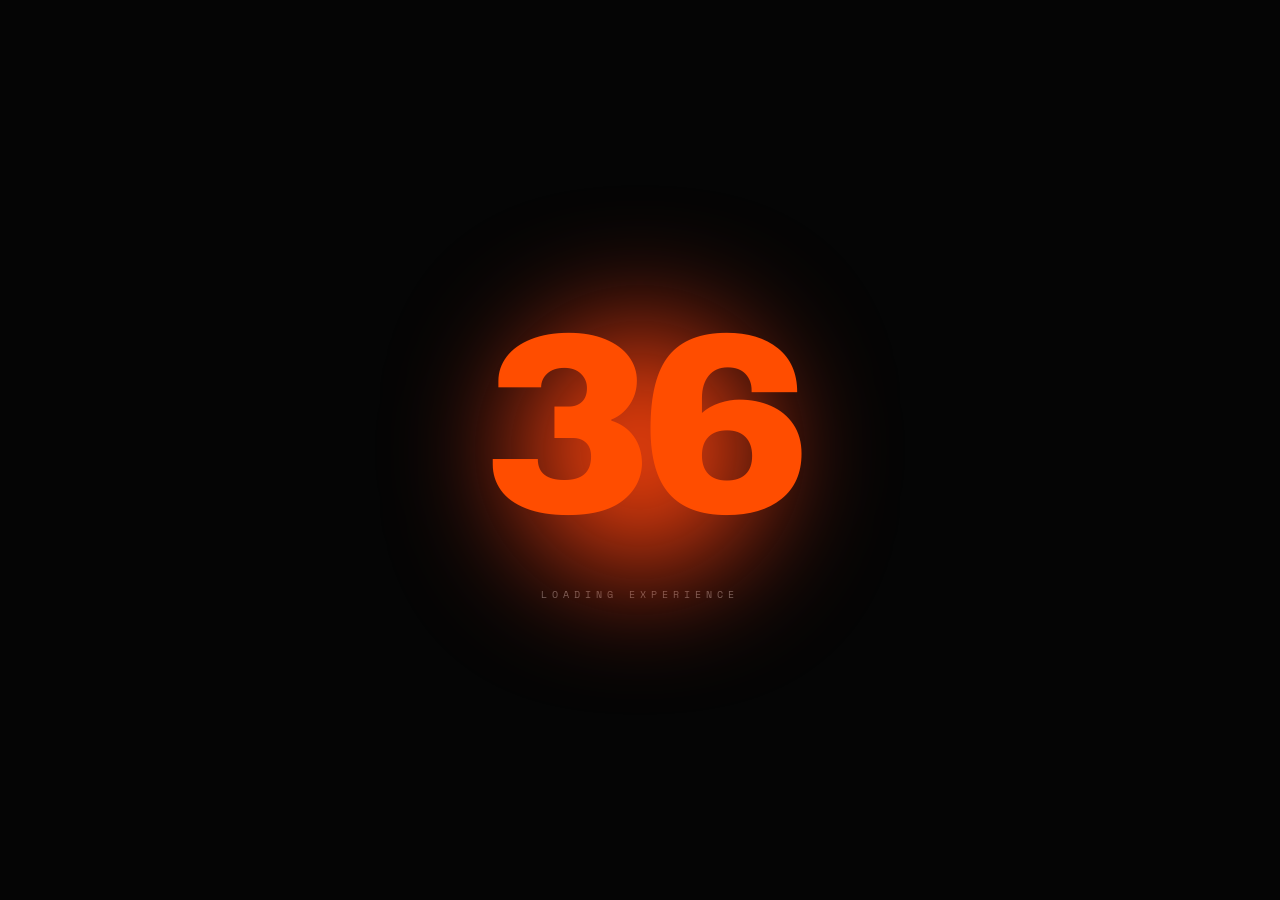
==== commit 02d2dbc4: "Update NextTechLab link and logo" ====
--- a/index.html
+++ b/index.html
@@ -156,7 +156,7 @@
                     <h2 class="reveal-up">NEXTTECH<br><span>LAB</span></h2>
                     <div class="exp-role reveal-up">Game Developer • Pausch Lab</div>
                     <p class="about-text reveal-up">Working at NextTechLab's Pausch Lab, specializing in game development using Unity engine. Actively creating 2D and 3D games while mastering C# programming and 3D modeling with Blender to bring creative game concepts to life.</p>
-                    <a href="https://ntl-iota.vercel.app/" target="_blank" class="experience-link reveal-up">Visit NextTechLab →</a>
+                    <a href="https://www.nexttechlabap.in/" target="_blank" class="experience-link reveal-up">Visit NextTechLab →</a>
                     <div class="stats-row reveal-up">
                         <div><div class="stat-value">Unity</div><div class="stat-label">Engine</div></div>
                         <div><div class="stat-value">C#</div><div class="stat-label">Language</div></div>
@@ -166,7 +166,7 @@
                 <div class="about-right">
                     <div class="about-image">
                         <div class="about-image-inner">
-                            <img src="data:image/svg+xml,%3Csvg xmlns='http://www.w3.org/2000/svg' viewBox='0 0 300 300'%3E%3Crect width='300' height='300' fill='%231a3a52'/%3E%3Cg transform='translate(60,80)'%3E%3Cpath d='M90,0 L180,60 L180,120 L90,180 L0,120 L0,60 Z' fill='none' stroke='%2300d4ff' stroke-width='8'/%3E%3Cpath d='M45,30 L135,90 L135,150 L45,90 Z' fill='%2300d4ff' opacity='0.3'/%3E%3C/g%3E%3C/svg%3E" alt="NTL" style="width:80%;height:80%;object-fit:contain">
+                            <img src="NTLlogo.png" alt="NTL" style="width:80%;height:80%;object-fit:contain">
                         </div>
                     </div>
                 </div>
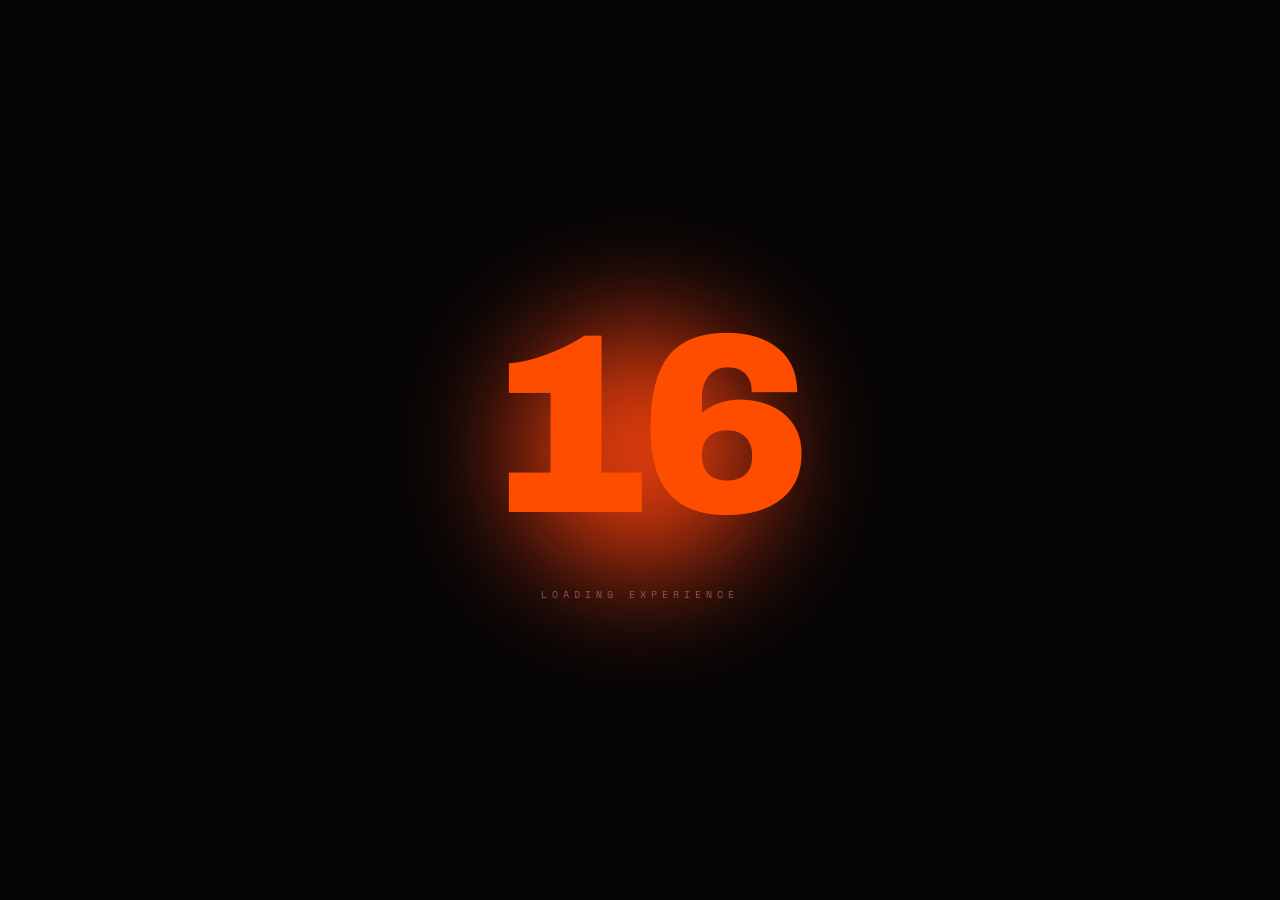
==== commit 595a80c7: "Fix layout alignment and add modern squircle social buttons" ====
--- a/index.html
+++ b/index.html
@@ -227,10 +227,27 @@
             <div class="contact-content">
                 <h2 class="contact-title reveal-up">LET'S<br>BUILD</h2>
                 <a href="mailto:ishaan_singh@srmap.edu.in" class="cta-button reveal-up">Get In Touch →</a>
-                <div class="social-icons reveal-up">
-                    <a href="mailto:ishaan_singh@srmap.edu.in" class="social-icon" title="Email">✉</a>
-                    <a href="https://www.linkedin.com/in/ishaan-singh-0a11113a5/" target="_blank" class="social-icon" title="LinkedIn">IN</a>
-                    <a href="https://github.com/ishaansingh-ai" target="_blank" class="social-icon" title="GitHub">GH</a>
+                <div class="modern-social-wrapper reveal-up">
+                    <!-- Squircle Clip Path -->
+                    <svg width="0" height="0" style="position: absolute;">
+                        <defs>
+                            <clipPath id="squircleClip" clipPathUnits="objectBoundingBox">
+                                <path d="M 0,0.5 C 0,0 0,0 0.5,0 S 1,0 1,0.5 1,1 0.5,1 0,1 0,0.5"></path>
+                            </clipPath>
+                        </defs>
+                    </svg>
+                    
+                    <div class="modern-social-container">
+                        <a href="mailto:ishaan_singh@srmap.edu.in" class="modern-social-btn mail-btn" title="Email">
+                            <svg viewBox="0 0 24 24" fill="currentColor" class="social-svg"><path d="M20 4H4c-1.1 0-2 .9-2 2v12c0 1.1.9 2 2 2h16c1.1 0 2-.9 2-2V6c0-1.1-.9-2-2-2zm0 4l-8 5-8-5V6l8 5 8-5v2z"/></svg>
+                        </a>
+                        <a href="https://www.linkedin.com/in/ishaan-singh-0a11113a5/" target="_blank" class="modern-social-btn in-btn" title="LinkedIn">
+                            <svg viewBox="0 0 24 24" fill="currentColor" class="social-svg"><path d="M19 0h-14c-2.761 0-5 2.239-5 5v14c0 2.761 2.239 5 5 5h14c2.762 0 5-2.239 5-5v-14c0-2.761-2.238-5-5-5zm-11 19h-3v-11h3v11zm-1.5-12.268c-.966 0-1.75-.79-1.75-1.764s.784-1.764 1.75-1.764 1.75.79 1.75 1.764-.783 1.764-1.75 1.764zm13.5 12.268h-3v-5.604c0-3.368-4-3.113-4 0v5.604h-3v-11h3v1.765c1.396-2.586 7-2.777 7 2.476v6.759z"></path></svg>
+                        </a>
+                        <a href="https://github.com/ishaansingh-ai" target="_blank" class="modern-social-btn gh-btn" title="GitHub">
+                            <svg viewBox="0 0 24 24" fill="currentColor" class="social-svg"><path d="M12 0c-6.626 0-12 5.373-12 12 0 5.302 3.438 9.8 8.207 11.387.599.111.793-.261.793-.577v-2.234c-3.338.726-4.042-1.416-4.042-1.416-.546-1.387-1.333-1.756-1.333-1.756-1.089-.745.083-.729.083-.729 1.205.084 1.839 1.237 1.839 1.237 1.07 1.834 2.807 1.304 3.492.997.107-.775.418-1.305.762-1.604-2.665-.305-5.467-1.334-5.467-5.931 0-1.311.469-2.381 1.236-3.221-.124-.303-.535-1.524.117-3.176 0 0 1.008-.322 3.301 1.23.957-.266 1.983-.399 3.003-.404 1.02.005 2.047.138 3.006.404 2.291-1.552 3.297-1.23 3.297-1.23.653 1.653.242 2.874.118 3.176.77.84 1.235 1.911 1.235 3.221 0 4.609-2.807 5.624-5.479 5.921.43.372.823 1.102.823 2.222v3.293c0 .319.192.694.801.576 4.765-1.589 8.199-6.086 8.199-11.386 0-6.627-5.373-12-12-12z"></path></svg>
+                        </a>
+                    </div>
                 </div>
                 <div class="footer-border"></div>
                 <div class="footer-text">© 2026 Ishaan Singh · Game Developer & Engineer</div>
--- a/styles.css
+++ b/styles.css
@@ -1,171 +1,1089 @@
 @import url('https://fonts.googleapis.com/css2?family=Archivo+Black&family=Space+Mono:wght@400;700&family=Inter:wght@300;400;500;600;700&display=swap');
 
-*{margin:0;padding:0;box-sizing:border-box}
-::selection{background:#000;color:#FF4D00}
-:root{--orange:#FF4D00;--black:#050505;--white:#FFFFFF;--muted:rgba(255,255,255,0.4);--border:rgba(255,255,255,0.05)}
-html,body{width:100%;height:100%;overflow-x:hidden;background:var(--black);color:var(--white);font-family:'Inter',sans-serif}
-@media(pointer:fine){html,body{cursor:none}}
-
-.cursor{width:12px;height:12px;border-radius:50%;background:#fff;position:fixed;pointer-events:none;z-index:10000;transition:transform .2s cubic-bezier(.23,1,.32,1);mix-blend-mode:difference}
-.cursor.hover{transform:scale(6)}
-@media(pointer:coarse){.cursor{display:none}}
+* {
+    margin: 0;
+    padding: 0;
+    box-sizing: border-box
+}
+
+::selection {
+    background: #000;
+    color: #FF4D00
+}
+
+:root {
+    --orange: #FF4D00;
+    --black: #050505;
+    --white: #FFFFFF;
+    --muted: rgba(255, 255, 255, 0.4);
+    --border: rgba(255, 255, 255, 0.05)
+}
+
+html,
+body {
+    width: 100%;
+    height: 100%;
+    overflow-x: hidden;
+    background: var(--black);
+    color: var(--white);
+    font-family: 'Inter', sans-serif
+}
+
+@media(pointer:fine) {
+
+    html,
+    body {
+        cursor: none
+    }
+}
+
+.cursor {
+    width: 12px;
+    height: 12px;
+    border-radius: 50%;
+    background: #fff;
+    position: fixed;
+    pointer-events: none;
+    z-index: 10000;
+    transition: transform .2s cubic-bezier(.23, 1, .32, 1);
+    mix-blend-mode: difference
+}
+
+.cursor.hover {
+    transform: scale(6)
+}
+
+@media(pointer:coarse) {
+    .cursor {
+        display: none
+    }
+}
 
 /* Light Leaks */
-.light-leak{position:fixed;border-radius:9999px;filter:blur(120px);pointer-events:none;z-index:1;mix-blend-mode:screen}
-.leak-1{width:500px;height:500px;background:#f97316;top:-150px;right:-100px;opacity:.07}
-.leak-2{width:400px;height:400px;background:#1e3a8a;bottom:-100px;left:-100px;opacity:.06}
-.leak-3{width:350px;height:350px;background:var(--orange);top:40%;left:60%;opacity:.04}
+.light-leak {
+    position: fixed;
+    border-radius: 9999px;
+    filter: blur(120px);
+    pointer-events: none;
+    z-index: 1;
+    mix-blend-mode: screen
+}
+
+.leak-1 {
+    width: 500px;
+    height: 500px;
+    background: #f97316;
+    top: -150px;
+    right: -100px;
+    opacity: .07
+}
+
+.leak-2 {
+    width: 400px;
+    height: 400px;
+    background: #1e3a8a;
+    bottom: -100px;
+    left: -100px;
+    opacity: .06
+}
+
+.leak-3 {
+    width: 350px;
+    height: 350px;
+    background: var(--orange);
+    top: 40%;
+    left: 60%;
+    opacity: .04
+}
 
 /* Grain */
-.grain{position:fixed;top:0;left:0;width:100%;height:100%;pointer-events:none;z-index:9999;opacity:.04;background-image:url("data:image/svg+xml,%3Csvg viewBox='0 0 400 400' xmlns='http://www.w3.org/2000/svg'%3E%3Cfilter id='n'%3E%3CfeTurbulence type='fractalNoise' baseFrequency='0.9' numOctaves='4' stitchTiles='stitch'/%3E%3C/filter%3E%3Crect width='100%25' height='100%25' filter='url(%23n)'/%3E%3C/svg%3E");animation:grain .5s steps(5) infinite}
-@keyframes grain{0%,100%{transform:translate(0)}10%{transform:translate(-5%,-10%)}30%{transform:translate(7%,-25%)}50%{transform:translate(-15%,10%)}70%{transform:translate(0,15%)}90%{transform:translate(-10%,10%)}}
+.grain {
+    position: fixed;
+    top: 0;
+    left: 0;
+    width: 100%;
+    height: 100%;
+    pointer-events: none;
+    z-index: 9999;
+    opacity: .04;
+    background-image: url("data:image/svg+xml,%3Csvg viewBox='0 0 400 400' xmlns='http://www.w3.org/2000/svg'%3E%3Cfilter id='n'%3E%3CfeTurbulence type='fractalNoise' baseFrequency='0.9' numOctaves='4' stitchTiles='stitch'/%3E%3C/filter%3E%3Crect width='100%25' height='100%25' filter='url(%23n)'/%3E%3C/svg%3E");
+    animation: grain .5s steps(5) infinite
+}
+
+@keyframes grain {
+
+    0%,
+    100% {
+        transform: translate(0)
+    }
+
+    10% {
+        transform: translate(-5%, -10%)
+    }
+
+    30% {
+        transform: translate(7%, -25%)
+    }
+
+    50% {
+        transform: translate(-15%, 10%)
+    }
+
+    70% {
+        transform: translate(0, 15%)
+    }
+
+    90% {
+        transform: translate(-10%, 10%)
+    }
+}
 
 /* Loader */
-.page-loader{position:fixed;top:0;left:0;width:100%;height:100%;background:var(--black);display:flex;flex-direction:column;align-items:center;justify-content:center;z-index:10001;transition:opacity .6s,visibility .6s}
-.page-loader.hidden{opacity:0;visibility:hidden}
-.loader-counter{font-family:'Archivo Black',sans-serif;font-size:20vw;color:var(--orange);letter-spacing:-.05em;line-height:1;position:relative;z-index:2}
-.loader-orb{position:absolute;width:256px;height:256px;background:radial-gradient(circle,var(--orange),#B22222);border-radius:50%;filter:blur(60px);animation:pulse 2s ease-in-out infinite;z-index:1}
-@keyframes pulse{0%,100%{transform:scale(1);filter:blur(50px)}50%{transform:scale(1.4);filter:blur(70px)}}
-.loader-status{font-family:'Space Mono',monospace;font-size:10px;letter-spacing:.5em;color:var(--muted);margin-top:2rem;text-transform:uppercase}
+.page-loader {
+    position: fixed;
+    top: 0;
+    left: 0;
+    width: 100%;
+    height: 100%;
+    background: var(--black);
+    display: flex;
+    flex-direction: column;
+    align-items: center;
+    justify-content: center;
+    z-index: 10001;
+    transition: opacity .6s, visibility .6s
+}
+
+.page-loader.hidden {
+    opacity: 0;
+    visibility: hidden
+}
+
+.loader-counter {
+    font-family: 'Archivo Black', sans-serif;
+    font-size: 20vw;
+    color: var(--orange);
+    letter-spacing: -.05em;
+    line-height: 1;
+    position: relative;
+    z-index: 2
+}
+
+.loader-orb {
+    position: absolute;
+    width: 256px;
+    height: 256px;
+    background: radial-gradient(circle, var(--orange), #B22222);
+    border-radius: 50%;
+    filter: blur(60px);
+    animation: pulse 2s ease-in-out infinite;
+    z-index: 1
+}
+
+@keyframes pulse {
+
+    0%,
+    100% {
+        transform: scale(1);
+        filter: blur(50px)
+    }
+
+    50% {
+        transform: scale(1.4);
+        filter: blur(70px)
+    }
+}
+
+.loader-status {
+    font-family: 'Space Mono', monospace;
+    font-size: 10px;
+    letter-spacing: .5em;
+    color: var(--muted);
+    margin-top: 2rem;
+    text-transform: uppercase
+}
 
 /* Floating Pill Nav */
-header{position:fixed;top:0;left:0;width:100%;padding:1.5rem 3rem;display:flex;justify-content:space-between;align-items:center;z-index:1000;mix-blend-mode:difference}
-.logo{font-family:'Archivo Black',sans-serif;font-size:1.5rem;color:#fff;letter-spacing:-.02em}
-.nav-pill{position:fixed;top:1.5rem;left:50%;transform:translateX(-50%);background:#000;border-radius:9999px;padding:.6rem 1rem;display:flex;gap:.5rem;z-index:1001;border:1px solid rgba(255,255,255,.1)}
-.nav-pill a{font-family:'Space Mono',monospace;font-size:10px;letter-spacing:.1em;text-transform:uppercase;color:#fff;text-decoration:none;padding:.4rem .8rem;border-radius:9999px;transition:all .3s}
-.nav-pill a:hover,.nav-pill a.active{background:#fff;color:#000}
-.social-header{display:flex;gap:1rem;align-items:center}
-.social-header a{font-family:'Space Mono',monospace;font-size:10px;letter-spacing:.1em;color:#fff;text-decoration:none;text-transform:uppercase;transition:color .3s}
-.social-header a:hover{color:var(--orange)}
+header {
+    position: fixed;
+    top: 0;
+    left: 0;
+    width: 100%;
+    padding: 1.5rem 3rem;
+    display: flex;
+    justify-content: space-between;
+    align-items: center;
+    z-index: 1000;
+    mix-blend-mode: difference
+}
+
+.logo {
+    font-family: 'Archivo Black', sans-serif;
+    font-size: 1.5rem;
+    color: #fff;
+    letter-spacing: -.02em
+}
+
+.nav-pill {
+    position: fixed;
+    top: 1.5rem;
+    left: 50%;
+    transform: translateX(-50%);
+    background: #000;
+    border-radius: 9999px;
+    padding: .6rem 1rem;
+    display: flex;
+    gap: .5rem;
+    z-index: 1001;
+    border: 1px solid rgba(255, 255, 255, .1)
+}
+
+.nav-pill a {
+    font-family: 'Space Mono', monospace;
+    font-size: 10px;
+    letter-spacing: .1em;
+    text-transform: uppercase;
+    color: #fff;
+    text-decoration: none;
+    padding: .4rem .8rem;
+    border-radius: 9999px;
+    transition: all .3s
+}
+
+.nav-pill a:hover,
+.nav-pill a.active {
+    background: #fff;
+    color: #000
+}
+
+.social-header {
+    display: flex;
+    gap: 1rem;
+    align-items: center
+}
+
+.social-header a {
+    font-family: 'Space Mono', monospace;
+    font-size: 10px;
+    letter-spacing: .1em;
+    color: #fff;
+    text-decoration: none;
+    text-transform: uppercase;
+    transition: color .3s
+}
+
+.social-header a:hover {
+    color: var(--orange)
+}
 
 /* Section Container */
-.section-container{position:relative;width:100%;height:100vh;overflow:hidden}
-.section{position:absolute;top:0;left:0;width:100%;height:100%;display:flex;flex-direction:column;align-items:center;justify-content:flex-start;opacity:0;visibility:hidden;transition:all .8s cubic-bezier(.22,1,.36,1);overflow-y:auto;padding:5rem 0 4rem}
-.section>div{margin-top:auto;margin-bottom:auto}
-.section.active{opacity:1;visibility:visible}
+.section-container {
+    position: relative;
+    width: 100%;
+    height: 100vh;
+    overflow: hidden
+}
+
+.section {
+    position: absolute;
+    top: 0;
+    left: 0;
+    width: 100%;
+    height: 100%;
+    display: flex;
+    flex-direction: column;
+    align-items: center;
+    justify-content: flex-start;
+    opacity: 0;
+    visibility: hidden;
+    transition: all .8s cubic-bezier(.22, 1, .36, 1);
+    overflow-y: auto;
+    padding: 5rem 0 4rem
+}
+
+.section>div {
+    margin-top: auto;
+    margin-bottom: auto
+}
+
+.section.active {
+    opacity: 1;
+    visibility: visible
+}
 
 /* Reveal animation */
-.section.active .reveal-up{animation:revealUp 1s cubic-bezier(.22,1,.36,1) forwards}
-@keyframes revealUp{from{transform:translateY(40px);opacity:0}to{transform:translateY(0);opacity:1}}
+.section.active .reveal-up {
+    animation: revealUp 1s cubic-bezier(.22, 1, .36, 1) forwards
+}
+
+@keyframes revealUp {
+    from {
+        transform: translateY(40px);
+        opacity: 0
+    }
+
+    to {
+        transform: translateY(0);
+        opacity: 1
+    }
+}
 
 /* Hero */
-.hero-content{max-width:1400px;padding:2rem 3rem 2rem;width:100%;position:relative}
-.hero-tag{font-family:'Space Mono',monospace;font-size:10px;letter-spacing:.5em;color:var(--orange);text-transform:uppercase;margin-bottom:1.5rem}
-.hero-title{font-family:'Archivo Black',sans-serif;font-size:16vw;line-height:.85;letter-spacing:-.04em;text-transform:uppercase;margin-bottom:2rem;color:#fff}
-.hero-title-outline{-webkit-text-stroke:2px #fff;-webkit-text-fill-color:transparent;font-style:italic}
-.hero-divider{width:100%;height:2px;background:#000;margin:2rem 0}
-.hero-meta{display:flex;justify-content:space-between;align-items:center;padding:0 0}
-.hero-meta-item{font-family:'Space Mono',monospace;font-size:10px;letter-spacing:.2em;color:var(--muted);text-transform:uppercase}
-.hero-meta-item.right{text-align:right;max-width:200px;line-height:1.6}
-.hero-availability{display:inline-block;margin-top:1rem;padding:.4rem 1.2rem;border:2px solid var(--orange);border-radius:0;color:var(--orange);font-family:'Space Mono',monospace;font-size:10px;font-weight:700;letter-spacing:.15em;text-transform:uppercase}
+.hero-content {
+    max-width: 1400px;
+    padding: 2rem 3rem 2rem;
+    width: 100%;
+    position: relative
+}
+
+.hero-tag {
+    font-family: 'Space Mono', monospace;
+    font-size: 10px;
+    letter-spacing: .5em;
+    color: var(--orange);
+    text-transform: uppercase;
+    margin-bottom: 1.5rem
+}
+
+.hero-title {
+    font-family: 'Archivo Black', sans-serif;
+    font-size: 16vw;
+    line-height: .85;
+    letter-spacing: -.04em;
+    text-transform: uppercase;
+    margin-bottom: 2rem;
+    color: #fff
+}
+
+.hero-title-outline {
+    -webkit-text-stroke: 2px #fff;
+    -webkit-text-fill-color: transparent;
+    font-style: italic
+}
+
+.hero-divider {
+    width: 100%;
+    height: 2px;
+    background: #000;
+    margin: 2rem 0
+}
+
+.hero-meta {
+    display: flex;
+    justify-content: space-between;
+    align-items: center;
+    padding: 0 0
+}
+
+.hero-meta-item {
+    font-family: 'Space Mono', monospace;
+    font-size: 10px;
+    letter-spacing: .2em;
+    color: var(--muted);
+    text-transform: uppercase
+}
+
+.hero-meta-item.right {
+    text-align: right;
+    max-width: 200px;
+    line-height: 1.6
+}
+
+.hero-availability {
+    display: inline-block;
+    margin-top: 1rem;
+    padding: .4rem 1.2rem;
+    border: 2px solid var(--orange);
+    border-radius: 0;
+    color: var(--orange);
+    font-family: 'Space Mono', monospace;
+    font-size: 10px;
+    font-weight: 700;
+    letter-spacing: .15em;
+    text-transform: uppercase
+}
 
 /* Rotating Scroll Indicator */
-.scroll-indicator{width:144px;height:144px;position:relative}
-.scroll-indicator svg{animation:spin 12s linear infinite;width:100%;height:100%}
-@keyframes spin{to{transform:rotate(360deg)}}
-.scroll-indicator .arrow{position:absolute;top:50%;left:50%;transform:translate(-50%,-50%);font-size:1.5rem;color:#fff}
-.scroll-text{font-family:'Space Mono',monospace;font-size:9px;font-weight:700;text-transform:uppercase;fill:#fff;letter-spacing:.1em}
+.scroll-indicator {
+    width: 144px;
+    height: 144px;
+    position: relative
+}
+
+.scroll-indicator svg {
+    animation: spin 12s linear infinite;
+    width: 100%;
+    height: 100%
+}
+
+@keyframes spin {
+    to {
+        transform: rotate(360deg)
+    }
+}
+
+.scroll-indicator .arrow {
+    position: absolute;
+    top: 50%;
+    left: 50%;
+    transform: translate(-50%, -50%);
+    font-size: 1.5rem;
+    color: #fff
+}
+
+.scroll-text {
+    font-family: 'Space Mono', monospace;
+    font-size: 9px;
+    font-weight: 700;
+    text-transform: uppercase;
+    fill: #fff;
+    letter-spacing: .1em
+}
 
 /* About */
-.about-grid{display:grid;grid-template-columns:1fr 1fr;gap:3rem;max-width:1400px;padding:1rem 3rem;width:100%;align-items:center}
-.about-left h2{font-family:'Archivo Black',sans-serif;font-size:4.5vw;line-height:.9;letter-spacing:-.04em;text-transform:uppercase;margin-bottom:1rem}
-.about-left h2 span{color:var(--orange)}
-.about-text{font-size:1rem;line-height:1.7;color:rgba(255,255,255,.7);margin-bottom:1rem;font-weight:300}
-.stats-row{display:flex;gap:2.5rem;margin-top:1.5rem;padding-top:1.5rem;border-top:1px solid var(--border)}
-.stat-value{font-family:'Archivo Black',sans-serif;font-size:2rem;color:var(--orange);line-height:1;margin-bottom:.3rem}
-.stat-label{font-family:'Space Mono',monospace;font-size:9px;letter-spacing:.3em;color:var(--muted);text-transform:uppercase}
-.about-image{aspect-ratio:4/5;max-height:60vh;border-radius:2px;overflow:hidden;position:relative;border:2px solid rgba(255,255,255,.05)}
-.about-image-inner{width:100%;height:100%;background:linear-gradient(135deg,rgba(255,77,0,.15),rgba(30,58,138,.1));display:flex;align-items:center;justify-content:center;font-size:5rem}
+.about-grid {
+    display: grid;
+    grid-template-columns: 1fr 1fr;
+    gap: 3rem;
+    max-width: 1400px;
+    padding: 1rem 3rem;
+    width: 100%;
+    align-items: center
+}
+
+.about-left h2 {
+    font-family: 'Archivo Black', sans-serif;
+    font-size: 4.5vw;
+    line-height: .9;
+    letter-spacing: -.04em;
+    text-transform: uppercase;
+    margin-bottom: 1rem
+}
+
+.about-left h2 span {
+    color: var(--orange)
+}
+
+.about-text {
+    font-size: 1rem;
+    line-height: 1.7;
+    color: rgba(255, 255, 255, .7);
+    margin-bottom: 1rem;
+    font-weight: 300
+}
+
+.stats-row {
+    display: flex;
+    gap: 2.5rem;
+    margin-top: 1.5rem;
+    padding-top: 1.5rem;
+    border-top: 1px solid var(--border)
+}
+
+.stat-value {
+    font-family: 'Archivo Black', sans-serif;
+    font-size: 2rem;
+    color: var(--orange);
+    line-height: 1;
+    margin-bottom: .3rem
+}
+
+.stat-label {
+    font-family: 'Space Mono', monospace;
+    font-size: 9px;
+    letter-spacing: .3em;
+    color: var(--muted);
+    text-transform: uppercase
+}
+
+.about-image {
+    aspect-ratio: 4/5;
+    max-height: 60vh;
+    border-radius: 2px;
+    overflow: hidden;
+    position: relative;
+    border: 2px solid rgba(255, 255, 255, .05)
+}
+
+.about-image-inner {
+    width: 100%;
+    height: 100%;
+    background: linear-gradient(135deg, rgba(255, 77, 0, .15), rgba(30, 58, 138, .1));
+    display: flex;
+    align-items: center;
+    justify-content: center;
+    font-size: 5rem
+}
 
 /* Marquee */
-.marquee-section{width:100%;background:#000;padding:2rem 0;transform:skewY(-2deg);overflow:hidden;position:relative}
-.marquee-row{display:flex;white-space:nowrap;animation:marquee 20s linear infinite}
-.marquee-row.reverse{animation-direction:reverse}
-@keyframes marquee{0%{transform:translateX(0)}100%{transform:translateX(-50%)}}
-.marquee-text{font-family:'Archivo Black',sans-serif;font-size:8vw;text-transform:uppercase;letter-spacing:-.04em;padding:0 2rem;flex-shrink:0}
-.marquee-text.orange{color:var(--orange)}
-.marquee-text.white{color:rgba(255,255,255,.15)}
-.marquee-sep{color:var(--orange);padding:0 2rem;font-size:8vw;opacity:.3}
+.marquee-section {
+    width: 100%;
+    background: #000;
+    padding: 2rem 0;
+    transform: skewY(-2deg);
+    overflow: hidden;
+    position: relative
+}
+
+.marquee-row {
+    display: flex;
+    white-space: nowrap;
+    animation: marquee 20s linear infinite
+}
+
+.marquee-row.reverse {
+    animation-direction: reverse
+}
+
+@keyframes marquee {
+    0% {
+        transform: translateX(0)
+    }
+
+    100% {
+        transform: translateX(-50%)
+    }
+}
+
+.marquee-text {
+    font-family: 'Archivo Black', sans-serif;
+    font-size: 8vw;
+    text-transform: uppercase;
+    letter-spacing: -.04em;
+    padding: 0 2rem;
+    flex-shrink: 0
+}
+
+.marquee-text.orange {
+    color: var(--orange)
+}
+
+.marquee-text.white {
+    color: rgba(255, 255, 255, .15)
+}
+
+.marquee-sep {
+    color: var(--orange);
+    padding: 0 2rem;
+    font-size: 8vw;
+    opacity: .3
+}
 
 /* Projects */
-.projects-content{max-width:1400px;padding:2rem 3rem;width:100%}
-.section-heading{font-family:'Archivo Black',sans-serif;font-size:6vw;line-height:.9;text-transform:uppercase;letter-spacing:-.04em;margin-bottom:2rem}
-.projects-grid{display:grid;grid-template-columns:repeat(2,1fr);gap:1.5rem}
-.project-card{aspect-ratio:16/10;border-radius:2px;border:2px solid rgba(255,255,255,.08);overflow:hidden;position:relative;background:rgba(255,255,255,.02);transition:all .4s cubic-bezier(.23,1,.32,1)}
-.project-card:hover{transform:translateY(-6px);box-shadow:0 20px 60px rgba(255,77,0,.2);border-color:var(--orange)}
-.project-info{position:absolute;bottom:0;left:0;right:0;padding:1.5rem;background:linear-gradient(transparent,rgba(0,0,0,.85));z-index:2}
-.project-title{font-family:'Archivo Black',sans-serif;font-size:1.1rem;text-transform:uppercase;margin-bottom:.25rem}
-.project-category{font-family:'Space Mono',monospace;font-size:9px;letter-spacing:.3em;color:var(--orange);text-transform:uppercase}
-.project-desc{font-size:.85rem;color:rgba(255,255,255,.5);margin-top:.5rem;line-height:1.5;font-weight:300}
-.project-placeholder{width:100%;height:100%;display:flex;align-items:center;justify-content:center;font-size:3.5rem;background:linear-gradient(135deg,rgba(255,77,0,.1),rgba(30,58,138,.08))}
-.project-number{position:absolute;top:1rem;left:1.5rem;font-family:'Space Mono',monospace;font-size:10px;color:var(--orange);font-weight:700;z-index:2}
+.projects-content {
+    max-width: 1400px;
+    padding: 2rem 3rem;
+    width: 100%
+}
+
+.section-heading {
+    font-family: 'Archivo Black', sans-serif;
+    font-size: 6vw;
+    line-height: .9;
+    text-transform: uppercase;
+    letter-spacing: -.04em;
+    margin-bottom: 2rem
+}
+
+.projects-grid {
+    display: grid;
+    grid-template-columns: repeat(2, 1fr);
+    gap: 1.5rem
+}
+
+.project-card {
+    aspect-ratio: 16/10;
+    border-radius: 2px;
+    border: 2px solid rgba(255, 255, 255, .08);
+    overflow: hidden;
+    position: relative;
+    background: rgba(255, 255, 255, .02);
+    transition: all .4s cubic-bezier(.23, 1, .32, 1)
+}
+
+.project-card:hover {
+    transform: translateY(-6px);
+    box-shadow: 0 20px 60px rgba(255, 77, 0, .2);
+    border-color: var(--orange)
+}
+
+.project-info {
+    position: absolute;
+    bottom: 0;
+    left: 0;
+    right: 0;
+    padding: 1.5rem;
+    background: linear-gradient(transparent, rgba(0, 0, 0, .85));
+    z-index: 2
+}
+
+.project-title {
+    font-family: 'Archivo Black', sans-serif;
+    font-size: 1.1rem;
+    text-transform: uppercase;
+    margin-bottom: .25rem
+}
+
+.project-category {
+    font-family: 'Space Mono', monospace;
+    font-size: 9px;
+    letter-spacing: .3em;
+    color: var(--orange);
+    text-transform: uppercase
+}
+
+.project-desc {
+    font-size: .85rem;
+    color: rgba(255, 255, 255, .5);
+    margin-top: .5rem;
+    line-height: 1.5;
+    font-weight: 300
+}
+
+.project-placeholder {
+    width: 100%;
+    height: 100%;
+    display: flex;
+    align-items: center;
+    justify-content: center;
+    font-size: 3.5rem;
+    background: linear-gradient(135deg, rgba(255, 77, 0, .1), rgba(30, 58, 138, .08))
+}
+
+.project-number {
+    position: absolute;
+    top: 1rem;
+    left: 1.5rem;
+    font-family: 'Space Mono', monospace;
+    font-size: 10px;
+    color: var(--orange);
+    font-weight: 700;
+    z-index: 2
+}
 
 /* Skills - Brutalist List */
-.skills-content{max-width:1400px;padding:2rem 3rem;width:100%}
-.skill-row{display:flex;align-items:center;padding:1.8rem 0;border-top:1px solid rgba(255,255,255,.08);transition:all .4s cubic-bezier(.23,1,.32,1);gap:2rem}
-.skill-row:last-child{border-bottom:1px solid rgba(255,255,255,.08)}
-.skill-row:hover{background:rgba(255,255,255,.03);padding-left:1rem}
-.skill-row:hover .skill-row-title{transform:translateX(16px);color:var(--orange)}
-.skill-row:hover .skill-arrow{opacity:1;transform:rotate(-45deg)}
-.skill-index{font-family:'Space Mono',monospace;font-size:14px;color:var(--orange);min-width:3rem;font-weight:700}
-.skill-row-title{font-family:'Archivo Black',sans-serif;font-size:4vw;text-transform:uppercase;letter-spacing:-.02em;transition:all .4s cubic-bezier(.23,1,.32,1);flex:1}
-.skill-tags{display:flex;gap:.5rem;flex-wrap:wrap}
-.skill-pill{padding:.3rem .8rem;border:1px solid rgba(255,255,255,.15);border-radius:9999px;font-family:'Space Mono',monospace;font-size:9px;letter-spacing:.05em;text-transform:uppercase;color:var(--muted);transition:all .3s}
-.skill-row:hover .skill-pill{border-color:var(--orange);color:var(--orange)}
-.skill-arrow{font-size:2rem;color:var(--orange);opacity:0;transition:all .4s;transform:rotate(0deg)}
+.skills-content {
+    max-width: 1400px;
+    padding: 2rem 3rem;
+    width: 100%
+}
+
+.skill-row {
+    display: flex;
+    align-items: center;
+    padding: 1.8rem 0;
+    border-top: 1px solid rgba(255, 255, 255, .08);
+    transition: all .4s cubic-bezier(.23, 1, .32, 1);
+    gap: 2rem
+}
+
+.skill-row:last-child {
+    border-bottom: 1px solid rgba(255, 255, 255, .08)
+}
+
+.skill-row:hover {
+    background: rgba(255, 255, 255, .03);
+    padding-left: 1rem
+}
+
+.skill-row:hover .skill-row-title {
+    transform: translateX(16px);
+    color: var(--orange)
+}
+
+.skill-row:hover .skill-arrow {
+    opacity: 1;
+    transform: rotate(-45deg)
+}
+
+.skill-index {
+    font-family: 'Space Mono', monospace;
+    font-size: 14px;
+    color: var(--orange);
+    min-width: 3rem;
+    font-weight: 700
+}
+
+.skill-row-title {
+    font-family: 'Archivo Black', sans-serif;
+    font-size: 4vw;
+    text-transform: uppercase;
+    letter-spacing: -.02em;
+    transition: all .4s cubic-bezier(.23, 1, .32, 1);
+    flex: 1
+}
+
+.skill-tags {
+    display: flex;
+    gap: .5rem;
+    flex-wrap: wrap
+}
+
+.skill-pill {
+    padding: .3rem .8rem;
+    border: 1px solid rgba(255, 255, 255, .15);
+    border-radius: 9999px;
+    font-family: 'Space Mono', monospace;
+    font-size: 9px;
+    letter-spacing: .05em;
+    text-transform: uppercase;
+    color: var(--muted);
+    transition: all .3s
+}
+
+.skill-row:hover .skill-pill {
+    border-color: var(--orange);
+    color: var(--orange)
+}
+
+.skill-arrow {
+    font-size: 2rem;
+    color: var(--orange);
+    opacity: 0;
+    transition: all .4s;
+    transform: rotate(0deg)
+}
 
 /* Experience */
-.exp-role{font-family:'Space Mono',monospace;font-size:12px;letter-spacing:.2em;color:var(--orange);text-transform:uppercase;margin-bottom:1rem;font-weight:700}
-.experience-link{display:inline-flex;align-items:center;gap:.5rem;color:var(--orange);text-decoration:none;font-family:'Space Mono',monospace;font-size:11px;letter-spacing:.1em;text-transform:uppercase;margin-top:1.5rem;padding-bottom:2px;border-bottom:1px solid var(--orange);transition:all .3s}
-.experience-link:hover{gap:1rem;border-bottom-width:2px}
+.exp-role {
+    font-family: 'Space Mono', monospace;
+    font-size: 12px;
+    letter-spacing: .2em;
+    color: var(--orange);
+    text-transform: uppercase;
+    margin-bottom: 1rem;
+    font-weight: 700
+}
+
+.experience-link {
+    display: inline-flex;
+    align-items: center;
+    gap: .5rem;
+    color: var(--orange);
+    text-decoration: none;
+    font-family: 'Space Mono', monospace;
+    font-size: 11px;
+    letter-spacing: .1em;
+    text-transform: uppercase;
+    margin-top: 1.5rem;
+    padding-bottom: 2px;
+    border-bottom: 1px solid var(--orange);
+    transition: all .3s
+}
+
+.experience-link:hover {
+    gap: 1rem;
+    border-bottom-width: 2px
+}
 
 /* Education */
-.education-content{max-width:1400px;padding:2rem 3rem;width:100%}
-.education-card{padding:3rem;border:2px solid rgba(255,255,255,.08);border-left:4px solid var(--orange);border-radius:2px;max-width:800px;background:rgba(255,255,255,.02)}
-.edu-degree{font-family:'Archivo Black',sans-serif;font-size:2.5rem;text-transform:uppercase;letter-spacing:-.02em;margin-bottom:.5rem}
-.edu-institution{color:var(--orange);font-family:'Space Mono',monospace;font-size:14px;letter-spacing:.1em;text-transform:uppercase;font-weight:700;margin-bottom:2rem}
-.edu-details{display:grid;grid-template-columns:repeat(auto-fit,minmax(180px,1fr));gap:2rem}
-.edu-detail-label{font-family:'Space Mono',monospace;font-size:9px;letter-spacing:.3em;color:var(--muted);text-transform:uppercase;margin-bottom:.3rem}
-.edu-detail-value{font-size:1.05rem;color:#fff;font-weight:500}
+.education-content {
+    max-width: 1400px;
+    padding: 2rem 3rem;
+    width: 100%
+}
+
+.education-card {
+    padding: 3rem;
+    border: 2px solid rgba(255, 255, 255, .08);
+    border-left: 4px solid var(--orange);
+    border-radius: 2px;
+    max-width: 800px;
+    background: rgba(255, 255, 255, .02)
+}
+
+.edu-degree {
+    font-family: 'Archivo Black', sans-serif;
+    font-size: 2.5rem;
+    text-transform: uppercase;
+    letter-spacing: -.02em;
+    margin-bottom: .5rem
+}
+
+.edu-institution {
+    color: var(--orange);
+    font-family: 'Space Mono', monospace;
+    font-size: 14px;
+    letter-spacing: .1em;
+    text-transform: uppercase;
+    font-weight: 700;
+    margin-bottom: 2rem
+}
+
+.edu-details {
+    display: grid;
+    grid-template-columns: repeat(auto-fit, minmax(180px, 1fr));
+    gap: 2rem
+}
+
+.edu-detail-label {
+    font-family: 'Space Mono', monospace;
+    font-size: 9px;
+    letter-spacing: .3em;
+    color: var(--muted);
+    text-transform: uppercase;
+    margin-bottom: .3rem
+}
+
+.edu-detail-value {
+    font-size: 1.05rem;
+    color: #fff;
+    font-weight: 500
+}
 
 /* Contact - Giant CTA */
-.contact-content{text-align:center;max-width:1400px;padding:2rem 3rem;width:100%}
-.contact-title{font-family:'Archivo Black',sans-serif;font-size:12vw;line-height:.85;text-transform:uppercase;letter-spacing:-.04em;margin-bottom:2rem;transition:color .4s}
-.contact-title:hover{color:var(--orange)}
-.cta-button{display:inline-flex;align-items:center;gap:1rem;padding:1.2rem 3rem;background:#000;color:#fff;border:2px solid #fff;border-radius:9999px;font-family:'Space Mono',monospace;font-size:12px;letter-spacing:.15em;text-transform:uppercase;text-decoration:none;transition:all .4s cubic-bezier(.23,1,.32,1)}
-.cta-button:hover{transform:scale(1.1);background:#fff;color:#000}
-.social-icons{display:flex;gap:1.5rem;justify-content:center;margin:3rem 0}
-.social-icon{width:56px;height:56px;border-radius:9999px;border:1px solid rgba(255,255,255,.15);display:flex;align-items:center;justify-content:center;font-family:'Space Mono',monospace;font-size:12px;font-weight:700;transition:all .3s cubic-bezier(.23,1,.32,1);text-decoration:none;color:#fff;text-transform:uppercase}
-.social-icon:hover{background:#fff;color:#000;transform:scale(1.15);border-color:#fff}
-.footer-text{font-family:'Space Mono',monospace;font-size:9px;letter-spacing:.3em;color:var(--muted);text-transform:uppercase;margin-top:2rem}
-.footer-border{width:100%;height:2px;background:rgba(255,255,255,.05);margin-bottom:2rem}
+.contact-content {
+    text-align: center;
+    max-width: 1400px;
+    padding: 2rem 3rem;
+    width: 100%
+}
+
+.contact-title {
+    font-family: 'Archivo Black', sans-serif;
+    font-size: 12vw;
+    line-height: .85;
+    text-transform: uppercase;
+    letter-spacing: -.04em;
+    margin-bottom: 2rem;
+    transition: color .4s
+}
+
+.contact-title:hover {
+    color: var(--orange)
+}
+
+.cta-button {
+    display: inline-flex;
+    align-items: center;
+    gap: 1rem;
+    padding: 1.2rem 3rem;
+    background: #000;
+    color: #fff;
+    border: 2px solid #fff;
+    border-radius: 9999px;
+    font-family: 'Space Mono', monospace;
+    font-size: 12px;
+    letter-spacing: .15em;
+    text-transform: uppercase;
+    text-decoration: none;
+    transition: all .4s cubic-bezier(.23, 1, .32, 1)
+}
+
+.cta-button:hover {
+    transform: scale(1.1);
+    background: #fff;
+    color: #000
+}
+
+.modern-social-wrapper {
+    margin: 3rem 0;
+    display: flex;
+    justify-content: center;
+}
+
+.modern-social-container {
+    display: flex;
+    align-items: flex-end;
+    gap: 1.5rem;
+    padding: 0.75rem;
+    background: rgba(255, 255, 255, 0.03);
+    backdrop-filter: blur(24px);
+    -webkit-backdrop-filter: blur(24px);
+    border-radius: 2rem;
+    border: 1px solid rgba(255, 255, 255, 0.1);
+    box-shadow: 0 25px 50px -12px rgba(0, 0, 0, 0.5);
+}
+
+.modern-social-btn {
+    clip-path: url(#squircleClip);
+    width: 4rem;
+    height: 4rem;
+    display: flex;
+    align-items: center;
+    justify-content: center;
+    box-shadow: 0 10px 15px -3px rgba(0, 0, 0, 0.5);
+    border: 1px solid rgba(255, 255, 255, 0.1);
+    transition: all 0.3s cubic-bezier(0.4, 0, 0.2, 1);
+    text-decoration: none;
+    color: #fff;
+    position: relative;
+    overflow: hidden;
+}
+
+.modern-social-btn::before {
+    content: '';
+    position: absolute;
+    inset: 0;
+    opacity: 0.5;
+    transition: opacity 0.3s;
+}
+
+.modern-social-btn:hover::before {
+    opacity: 0.8;
+}
+
+.modern-social-btn.gh-btn {
+    background: linear-gradient(to bottom right, #374151, #111827);
+    border-color: rgba(75, 85, 99, 0.5);
+}
+
+.modern-social-btn.in-btn {
+    background: linear-gradient(to bottom right, #2563eb, #1e40af);
+    border-color: rgba(59, 130, 246, 0.5);
+}
+
+.modern-social-btn.mail-btn {
+    background: linear-gradient(to bottom right, #ea580c, #9a3412);
+    border-color: rgba(234, 88, 12, 0.5);
+}
+
+.modern-social-btn:hover {
+    transform: scale(1.1) translateY(-8px);
+    box-shadow: 0 25px 50px -12px rgba(255, 77, 0, 0.2);
+    border-color: var(--orange);
+}
+
+.social-svg {
+    width: 2rem;
+    height: 2rem;
+    z-index: 1;
+}
+
+.footer-text {
+    font-family: 'Space Mono', monospace;
+    font-size: 9px;
+    letter-spacing: .3em;
+    color: var(--muted);
+    text-transform: uppercase;
+    margin-top: 2rem
+}
+
+.footer-border {
+    width: 100%;
+    height: 2px;
+    background: rgba(255, 255, 255, .05);
+    margin-bottom: 2rem
+}
 
 /* Nav dots */
-.nav-dots{position:fixed;right:3rem;top:50%;transform:translateY(-50%);display:flex;flex-direction:column;gap:1rem;z-index:999}
-.nav-dot{width:6px;height:6px;border-radius:50%;background:rgba(255,255,255,.2);transition:all .3s;cursor:pointer}
-.nav-dot.active{background:var(--orange);transform:scale(2)}
-.nav-dot:hover{background:var(--orange)}
+.nav-dots {
+    position: fixed;
+    right: 3rem;
+    top: 50%;
+    transform: translateY(-50%);
+    display: flex;
+    flex-direction: column;
+    gap: 1rem;
+    z-index: 999
+}
+
+.nav-dot {
+    width: 6px;
+    height: 6px;
+    border-radius: 50%;
+    background: rgba(255, 255, 255, .2);
+    transition: all .3s;
+    cursor: pointer
+}
+
+.nav-dot.active {
+    background: var(--orange);
+    transform: scale(2)
+}
+
+.nav-dot:hover {
+    background: var(--orange)
+}
 
 /* Progress */
-.section-progress{position:fixed;bottom:3rem;left:3rem;display:flex;align-items:center;gap:1rem;z-index:999;font-family:'Space Mono',monospace;font-size:11px;letter-spacing:.3em}
-.progress-current{color:var(--orange);font-weight:700}
-.progress-line{width:48px;height:1px;background:rgba(255,255,255,.15)}
-.progress-total{color:rgba(255,255,255,.2)}
+.section-progress {
+    position: fixed;
+    bottom: 3rem;
+    left: 3rem;
+    display: flex;
+    align-items: center;
+    gap: 1rem;
+    z-index: 999;
+    font-family: 'Space Mono', monospace;
+    font-size: 11px;
+    letter-spacing: .3em
+}
+
+.progress-current {
+    color: var(--orange);
+    font-weight: 700
+}
+
+.progress-line {
+    width: 48px;
+    height: 1px;
+    background: rgba(255, 255, 255, .15)
+}
+
+.progress-total {
+    color: rgba(255, 255, 255, .2)
+}
 
 /* Responsive */
-@media(max-width:768px){
-header{padding:1rem 1.5rem}
-.nav-pill{display:none}
-.hero-title{font-size:20vw}
-.about-grid{grid-template-columns:1fr;gap:2rem}
-.about-right{display:none}
-.projects-grid{grid-template-columns:1fr}
-.skill-row-title{font-size:7vw}
-.section-heading{font-size:12vw}
-.contact-title{font-size:16vw}
-.hero-meta{flex-direction:column;gap:1rem;align-items:flex-start}
-.stats-row{gap:1.5rem}
-.section-progress{bottom:1rem;left:1.5rem}
-.nav-dots{right:1.5rem}
-.edu-degree{font-size:1.8rem}
-}
+@media(max-width:768px) {
+    header {
+        padding: 1rem 1.5rem
+    }
+
+    .nav-pill {
+        display: none
+    }
+
+    .hero-title {
+        font-size: 20vw
+    }
+
+    .about-grid {
+        grid-template-columns: 1fr;
+        gap: 2rem
+    }
+
+    .about-right {
+        display: none
+    }
+
+    .projects-grid {
+        grid-template-columns: 1fr
+    }
+
+    .skill-row-title {
+        font-size: 7vw
+    }
+
+    .section-heading {
+        font-size: 12vw
+    }
+
+    .contact-title {
+        font-size: 16vw
+    }
+
+    .hero-meta {
+        flex-direction: column;
+        gap: 1rem;
+        align-items: flex-start
+    }
+
+    .stats-row {
+        gap: 1.5rem
+    }
+
+    .section-progress {
+        bottom: 1rem;
+        left: 1.5rem
+    }
+
+    .nav-dots {
+        right: 1.5rem
+    }
+
+    .edu-degree {
+        font-size: 1.8rem
+    }
+}
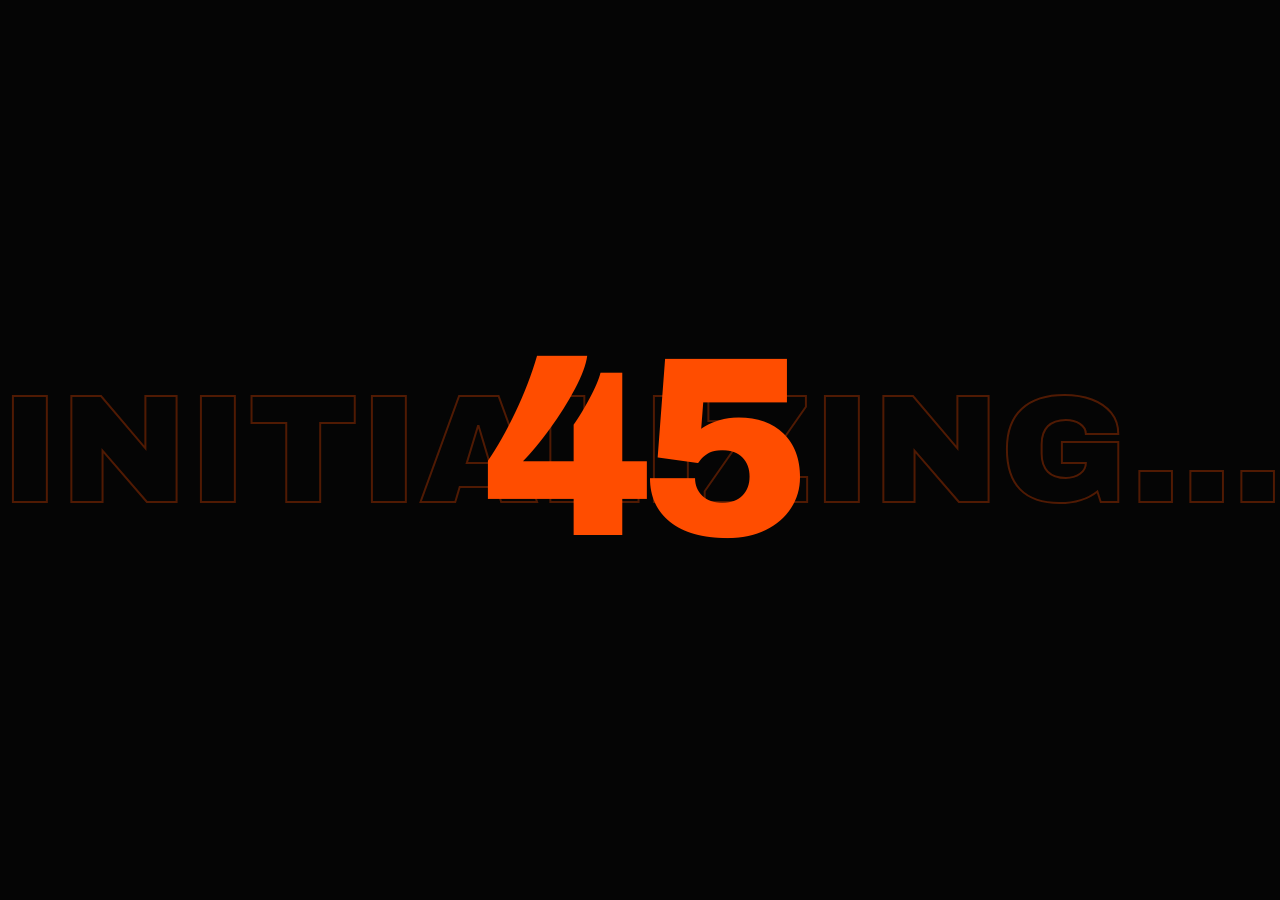
==== commit 879d4b12: "Implement Engineered Aesthetics overhaul: 3D tilt cards, glass dock, and gear animations" ====
--- a/index.html
+++ b/index.html
@@ -1,13 +1,18 @@
 <!DOCTYPE html>
 <html lang="en">
+
 <head>
     <meta charset="UTF-8">
     <meta name="viewport" content="width=device-width, initial-scale=1.0">
-    <meta name="description" content="Ishaan Singh — Game Developer & Mechanical Engineer. Portfolio showcasing Unity, C#, Blender, and creative technology.">
+    <meta name="description"
+        content="Ishaan Singh — Game Developer & Mechanical Engineer. Portfolio showcasing Unity, C#, Blender, and creative technology.">
     <title>Ishaan Singh | Game Developer & Engineer</title>
-    <link href="https://fonts.googleapis.com/css2?family=Archivo+Black&family=Space+Mono:wght@400;700&family=Inter:wght@300;400;500;600;700&display=swap" rel="stylesheet">
+    <link
+        href="https://fonts.googleapis.com/css2?family=Archivo+Black&family=Space+Mono:wght@400;700&family=Inter:wght@300;400;500;600;700&display=swap"
+        rel="stylesheet">
     <link rel="stylesheet" href="styles.css">
 </head>
+
 <body>
     <div class="cursor"></div>
     <div class="grain"></div>
@@ -17,9 +22,12 @@
 
     <!-- Loader -->
     <div class="page-loader">
-        <div class="loader-orb"></div>
+        <div class="loader-marquee">
+            <div class="loader-marquee-inner">
+                INITIALIZING... INITIALIZING... INITIALIZING... INITIALIZING... INITIALIZING... INITIALIZING...
+            </div>
+        </div>
         <div class="loader-counter">00</div>
-        <div class="loader-status">Loading Experience</div>
     </div>
 
     <!-- Header -->
@@ -34,6 +42,7 @@
 
     <!-- Pill Nav -->
     <nav class="nav-pill">
+        <div class="nav-indicator"></div>
         <a href="#" class="active" onclick="goToSection(0);return false">Home</a>
         <a href="#" onclick="goToSection(1);return false">About</a>
         <a href="#" onclick="goToSection(2);return false">Work</a>
@@ -73,8 +82,12 @@
                     <div class="hero-meta-item">Based in Andhra Pradesh, India</div>
                     <div class="scroll-indicator">
                         <svg viewBox="0 0 144 144">
-                            <defs><path id="circle" d="M72,72 m-60,0 a60,60 0 1,1 120,0 a60,60 0 1,1 -120,0"/></defs>
-                            <text class="scroll-text"><textPath href="#circle">SCROLL DOWN • SCROLL DOWN • SCROLL DOWN • </textPath></text>
+                            <defs>
+                                <path id="circle" d="M72,72 m-60,0 a60,60 0 1,1 120,0 a60,60 0 1,1 -120,0" />
+                            </defs>
+                            <text class="scroll-text">
+                                <textPath href="#circle">SCROLL DOWN • SCROLL DOWN • SCROLL DOWN • </textPath>
+                            </text>
                         </svg>
                         <span class="arrow">↓</span>
                     </div>
@@ -89,17 +102,33 @@
             <div class="about-grid">
                 <div class="about-left">
                     <h2 class="reveal-up">MECHANICAL<br>ENGINEER &<br><span>DEVELOPER</span></h2>
-                    <p class="about-text reveal-up">Since childhood, I've been captivated by automotive engineering—the seamless integration of design, mechanics, and power that brings machines to life.</p>
-                    <p class="about-text reveal-up">Alongside my passion for mechanical systems, I'm actively developing my software development skills. The future of engineering lies at the intersection of mechanical expertise and digital innovation.</p>
-                    <p class="about-text reveal-up">Currently pursuing B.Tech in Mechanical Engineering at SRM University - Andhra Pradesh, building a foundation combining engineering with modern computational tools.</p>
+                    <p class="about-text reveal-up">Since childhood, I've been captivated by automotive engineering—the
+                        seamless integration of design, mechanics, and power that brings machines to life.</p>
+                    <p class="about-text reveal-up">Alongside my passion for mechanical systems, I'm actively developing
+                        my software development skills. The future of engineering lies at the intersection of mechanical
+                        expertise and digital innovation.</p>
+                    <p class="about-text reveal-up">Currently pursuing B.Tech in Mechanical Engineering at SRM
+                        University - Andhra Pradesh, building a foundation combining engineering with modern
+                        computational tools.</p>
                     <div class="stats-row reveal-up">
-                        <div><div class="stat-value">1st</div><div class="stat-label">Year Student</div></div>
-                        <div><div class="stat-value">5+</div><div class="stat-label">Languages</div></div>
-                        <div><div class="stat-value">100%</div><div class="stat-label">Dedication</div></div>
+                        <div>
+                            <div class="stat-value">1st</div>
+                            <div class="stat-label">Year Student</div>
+                        </div>
+                        <div>
+                            <div class="stat-value">5+</div>
+                            <div class="stat-label">Languages</div>
+                        </div>
+                        <div>
+                            <div class="stat-value">100%</div>
+                            <div class="stat-label">Dedication</div>
+                        </div>
                     </div>
                 </div>
                 <div class="about-right">
-                    <div class="about-image"><div class="about-image-inner">🎮</div></div>
+                    <div class="about-image">
+                        <div class="about-image-inner">🎮</div>
+                    </div>
                 </div>
             </div>
         </section>
@@ -109,40 +138,48 @@
             <div class="projects-content">
                 <h2 class="section-heading reveal-up">SELECTED WORK</h2>
                 <div class="projects-grid">
-                    <div class="project-card">
+                    <div class="project-card tilt-card">
+                        <div class="project-blueprint"></div>
                         <div class="project-number">01</div>
                         <div class="project-placeholder">🎮</div>
                         <div class="project-info">
                             <div class="project-title">Unity 2D Platformer</div>
                             <div class="project-category">Game Development</div>
-                            <div class="project-desc">Side-scrolling platformer built with Unity engine featuring custom physics and level design.</div>
-                        </div>
-                    </div>
-                    <div class="project-card">
+                            <div class="project-desc">Side-scrolling platformer built with Unity engine featuring custom
+                                physics and level design.</div>
+                        </div>
+                    </div>
+                    <div class="project-card tilt-card">
+                        <div class="project-blueprint"></div>
                         <div class="project-number">02</div>
                         <div class="project-placeholder">🎨</div>
                         <div class="project-info">
                             <div class="project-title">3D Environment Design</div>
                             <div class="project-category">3D Modeling — Blender</div>
-                            <div class="project-desc">Detailed 3D environments and assets created in Blender for game-ready scenes.</div>
-                        </div>
-                    </div>
-                    <div class="project-card">
+                            <div class="project-desc">Detailed 3D environments and assets created in Blender for
+                                game-ready scenes.</div>
+                        </div>
+                    </div>
+                    <div class="project-card tilt-card">
+                        <div class="project-blueprint"></div>
                         <div class="project-number">03</div>
                         <div class="project-placeholder">🕹️</div>
                         <div class="project-info">
                             <div class="project-title">Interactive Prototype</div>
                             <div class="project-category">Unity 3D</div>
-                            <div class="project-desc">3D interactive experience with player mechanics and real-time rendering.</div>
-                        </div>
-                    </div>
-                    <div class="project-card">
+                            <div class="project-desc">3D interactive experience with player mechanics and real-time
+                                rendering.</div>
+                        </div>
+                    </div>
+                    <div class="project-card tilt-card">
+                        <div class="project-blueprint"></div>
                         <div class="project-number">04</div>
                         <div class="project-placeholder">⚙️</div>
                         <div class="project-info">
                             <div class="project-title">Game Mechanics Engine</div>
                             <div class="project-category">C# Programming</div>
-                            <div class="project-desc">Custom game mechanics system with modular C# architecture for reusable gameplay logic.</div>
+                            <div class="project-desc">Custom game mechanics system with modular C# architecture for
+                                reusable gameplay logic.</div>
                         </div>
                     </div>
                 </div>
@@ -155,12 +192,24 @@
                 <div class="about-left">
                     <h2 class="reveal-up">NEXTTECH<br><span>LAB</span></h2>
                     <div class="exp-role reveal-up">Game Developer • Pausch Lab</div>
-                    <p class="about-text reveal-up">Working at NextTechLab's Pausch Lab, specializing in game development using Unity engine. Actively creating 2D and 3D games while mastering C# programming and 3D modeling with Blender to bring creative game concepts to life.</p>
-                    <a href="https://www.nexttechlabap.in/" target="_blank" class="experience-link reveal-up">Visit NextTechLab →</a>
+                    <p class="about-text reveal-up">Working at NextTechLab's Pausch Lab, specializing in game
+                        development using Unity engine. Actively creating 2D and 3D games while mastering C# programming
+                        and 3D modeling with Blender to bring creative game concepts to life.</p>
+                    <a href="https://www.nexttechlabap.in/" target="_blank" class="experience-link reveal-up">Visit
+                        NextTechLab →</a>
                     <div class="stats-row reveal-up">
-                        <div><div class="stat-value">Unity</div><div class="stat-label">Engine</div></div>
-                        <div><div class="stat-value">C#</div><div class="stat-label">Language</div></div>
-                        <div><div class="stat-value">Blender</div><div class="stat-label">3D Tool</div></div>
+                        <div>
+                            <div class="stat-value">Unity</div>
+                            <div class="stat-label">Engine</div>
+                        </div>
+                        <div>
+                            <div class="stat-value">C#</div>
+                            <div class="stat-label">Language</div>
+                        </div>
+                        <div>
+                            <div class="stat-value">Blender</div>
+                            <div class="stat-label">3D Tool</div>
+                        </div>
                     </div>
                 </div>
                 <div class="about-right">
@@ -179,24 +228,33 @@
                 <h2 class="section-heading reveal-up">SKILLS</h2>
                 <div class="reveal-up">
                     <div class="skill-row">
+                        <div class="skill-gear">⚙️</div>
                         <span class="skill-index">01</span>
                         <span class="skill-row-title">Programming</span>
-                        <div class="skill-tags"><span class="skill-pill">C</span><span class="skill-pill">C++</span><span class="skill-pill">Python</span><span class="skill-pill">Java</span><span class="skill-pill">C#</span></div>
+                        <div class="skill-tags"><span class="skill-pill">C</span><span
+                                class="skill-pill">C++</span><span class="skill-pill">Python</span><span
+                                class="skill-pill">Java</span><span class="skill-pill">C#</span></div>
                         <span class="skill-arrow">↗</span>
                     </div>
                     <div class="skill-row">
+                        <div class="skill-gear">⚙️</div>
                         <span class="skill-index">02</span>
                         <span class="skill-row-title">Tools & DB</span>
-                        <div class="skill-tags"><span class="skill-pill">SQL</span><span class="skill-pill">MATLAB</span><span class="skill-pill">Unity</span><span class="skill-pill">Blender</span></div>
+                        <div class="skill-tags"><span class="skill-pill">SQL</span><span
+                                class="skill-pill">MATLAB</span><span class="skill-pill">Unity</span><span
+                                class="skill-pill">Blender</span></div>
                         <span class="skill-arrow">↗</span>
                     </div>
                     <div class="skill-row">
+                        <div class="skill-gear">⚙️</div>
                         <span class="skill-index">03</span>
                         <span class="skill-row-title">Video Edit</span>
-                        <div class="skill-tags"><span class="skill-pill">Premiere Pro</span><span class="skill-pill">CapCut</span><span class="skill-pill">Mobizen</span></div>
+                        <div class="skill-tags"><span class="skill-pill">Premiere Pro</span><span
+                                class="skill-pill">CapCut</span><span class="skill-pill">Mobizen</span></div>
                         <span class="skill-arrow">↗</span>
                     </div>
                     <div class="skill-row">
+                        <div class="skill-gear">⚙️</div>
                         <span class="skill-index">04</span>
                         <span class="skill-row-title">Marketing</span>
                         <div class="skill-tags"><span class="skill-pill">Digital Marketing</span></div>
@@ -214,9 +272,18 @@
                     <div class="edu-degree">B.Tech</div>
                     <div class="edu-institution">SRM University — Andhra Pradesh</div>
                     <div class="edu-details">
-                        <div><div class="edu-detail-label">Major</div><div class="edu-detail-value">Mechanical Engineering</div></div>
-                        <div><div class="edu-detail-label">Status</div><div class="edu-detail-value">2nd Semester, 1st Year</div></div>
-                        <div><div class="edu-detail-label">Focus</div><div class="edu-detail-value">Engineering + Software Dev</div></div>
+                        <div>
+                            <div class="edu-detail-label">Major</div>
+                            <div class="edu-detail-value">Mechanical Engineering</div>
+                        </div>
+                        <div>
+                            <div class="edu-detail-label">Status</div>
+                            <div class="edu-detail-value">2nd Semester, 1st Year</div>
+                        </div>
+                        <div>
+                            <div class="edu-detail-label">Focus</div>
+                            <div class="edu-detail-value">Engineering + Software Dev</div>
+                        </div>
                     </div>
                 </div>
             </div>
@@ -236,16 +303,29 @@
                             </clipPath>
                         </defs>
                     </svg>
-                    
+
                     <div class="modern-social-container">
                         <a href="mailto:ishaan_singh@srmap.edu.in" class="modern-social-btn mail-btn" title="Email">
-                            <svg viewBox="0 0 24 24" fill="currentColor" class="social-svg"><path d="M20 4H4c-1.1 0-2 .9-2 2v12c0 1.1.9 2 2 2h16c1.1 0 2-.9 2-2V6c0-1.1-.9-2-2-2zm0 4l-8 5-8-5V6l8 5 8-5v2z"/></svg>
+                            <svg viewBox="0 0 24 24" fill="currentColor" class="social-svg">
+                                <path
+                                    d="M20 4H4c-1.1 0-2 .9-2 2v12c0 1.1.9 2 2 2h16c1.1 0 2-.9 2-2V6c0-1.1-.9-2-2-2zm0 4l-8 5-8-5V6l8 5 8-5v2z" />
+                            </svg>
                         </a>
-                        <a href="https://www.linkedin.com/in/ishaan-singh-0a11113a5/" target="_blank" class="modern-social-btn in-btn" title="LinkedIn">
-                            <svg viewBox="0 0 24 24" fill="currentColor" class="social-svg"><path d="M19 0h-14c-2.761 0-5 2.239-5 5v14c0 2.761 2.239 5 5 5h14c2.762 0 5-2.239 5-5v-14c0-2.761-2.238-5-5-5zm-11 19h-3v-11h3v11zm-1.5-12.268c-.966 0-1.75-.79-1.75-1.764s.784-1.764 1.75-1.764 1.75.79 1.75 1.764-.783 1.764-1.75 1.764zm13.5 12.268h-3v-5.604c0-3.368-4-3.113-4 0v5.604h-3v-11h3v1.765c1.396-2.586 7-2.777 7 2.476v6.759z"></path></svg>
+                        <a href="https://www.linkedin.com/in/ishaan-singh-0a11113a5/" target="_blank"
+                            class="modern-social-btn in-btn" title="LinkedIn">
+                            <svg viewBox="0 0 24 24" fill="currentColor" class="social-svg">
+                                <path
+                                    d="M19 0h-14c-2.761 0-5 2.239-5 5v14c0 2.761 2.239 5 5 5h14c2.762 0 5-2.239 5-5v-14c0-2.761-2.238-5-5-5zm-11 19h-3v-11h3v11zm-1.5-12.268c-.966 0-1.75-.79-1.75-1.764s.784-1.764 1.75-1.764 1.75.79 1.75 1.764-.783 1.764-1.75 1.764zm13.5 12.268h-3v-5.604c0-3.368-4-3.113-4 0v5.604h-3v-11h3v1.765c1.396-2.586 7-2.777 7 2.476v6.759z">
+                                </path>
+                            </svg>
                         </a>
-                        <a href="https://github.com/ishaansingh-ai" target="_blank" class="modern-social-btn gh-btn" title="GitHub">
-                            <svg viewBox="0 0 24 24" fill="currentColor" class="social-svg"><path d="M12 0c-6.626 0-12 5.373-12 12 0 5.302 3.438 9.8 8.207 11.387.599.111.793-.261.793-.577v-2.234c-3.338.726-4.042-1.416-4.042-1.416-.546-1.387-1.333-1.756-1.333-1.756-1.089-.745.083-.729.083-.729 1.205.084 1.839 1.237 1.839 1.237 1.07 1.834 2.807 1.304 3.492.997.107-.775.418-1.305.762-1.604-2.665-.305-5.467-1.334-5.467-5.931 0-1.311.469-2.381 1.236-3.221-.124-.303-.535-1.524.117-3.176 0 0 1.008-.322 3.301 1.23.957-.266 1.983-.399 3.003-.404 1.02.005 2.047.138 3.006.404 2.291-1.552 3.297-1.23 3.297-1.23.653 1.653.242 2.874.118 3.176.77.84 1.235 1.911 1.235 3.221 0 4.609-2.807 5.624-5.479 5.921.43.372.823 1.102.823 2.222v3.293c0 .319.192.694.801.576 4.765-1.589 8.199-6.086 8.199-11.386 0-6.627-5.373-12-12-12z"></path></svg>
+                        <a href="https://github.com/ishaansingh-ai" target="_blank" class="modern-social-btn gh-btn"
+                            title="GitHub">
+                            <svg viewBox="0 0 24 24" fill="currentColor" class="social-svg">
+                                <path
+                                    d="M12 0c-6.626 0-12 5.373-12 12 0 5.302 3.438 9.8 8.207 11.387.599.111.793-.261.793-.577v-2.234c-3.338.726-4.042-1.416-4.042-1.416-.546-1.387-1.333-1.756-1.333-1.756-1.089-.745.083-.729.083-.729 1.205.084 1.839 1.237 1.839 1.237 1.07 1.834 2.807 1.304 3.492.997.107-.775.418-1.305.762-1.604-2.665-.305-5.467-1.334-5.467-5.931 0-1.311.469-2.381 1.236-3.221-.124-.303-.535-1.524.117-3.176 0 0 1.008-.322 3.301 1.23.957-.266 1.983-.399 3.003-.404 1.02.005 2.047.138 3.006.404 2.291-1.552 3.297-1.23 3.297-1.23.653 1.653.242 2.874.118 3.176.77.84 1.235 1.911 1.235 3.221 0 4.609-2.807 5.624-5.479 5.921.43.372.823 1.102.823 2.222v3.293c0 .319.192.694.801.576 4.765-1.589 8.199-6.086 8.199-11.386 0-6.627-5.373-12-12-12z">
+                                </path>
+                            </svg>
                         </a>
                     </div>
                 </div>
@@ -256,36 +336,68 @@
     </div>
 
     <script>
-        const cursor=document.querySelector('.cursor');
-        let mx=0,my=0,cx=0,cy=0;
-        document.addEventListener('mousemove',e=>{mx=e.clientX;my=e.clientY});
-        function animCursor(){cx+=(mx-cx)*.12;cy+=(my-cy)*.12;cursor.style.left=cx+'px';cursor.style.top=cy+'px';requestAnimationFrame(animCursor)}
+        const cursor = document.querySelector('.cursor');
+        let mx = 0, my = 0, cx = 0, cy = 0;
+        document.addEventListener('mousemove', e => { mx = e.clientX; my = e.clientY });
+        function animCursor() { cx += (mx - cx) * .12; cy += (my - cy) * .12; cursor.style.left = cx + 'px'; cursor.style.top = cy + 'px'; requestAnimationFrame(animCursor) }
         animCursor();
-        document.querySelectorAll('a,button,.nav-dot,.project-card,.skill-row,.cta-button').forEach(el=>{
-            el.addEventListener('mouseenter',()=>cursor.classList.add('hover'));
-            el.addEventListener('mouseleave',()=>cursor.classList.remove('hover'));
+        document.querySelectorAll('a,button,.nav-dot,.project-card,.skill-row,.cta-button').forEach(el => {
+            el.addEventListener('mouseenter', () => cursor.classList.add('hover'));
+            el.addEventListener('mouseleave', () => cursor.classList.remove('hover'));
         });
 
         // Loader
-        let prog=0;const loader=document.querySelector('.page-loader'),ctr=document.querySelector('.loader-counter');
-        const iv=setInterval(()=>{prog+=Math.random()*15;if(prog>=100){prog=100;clearInterval(iv);setTimeout(()=>loader.classList.add('hidden'),500)}ctr.textContent=Math.floor(prog).toString().padStart(2,'0')},200);
+        let prog = 0; const loader = document.querySelector('.page-loader'), ctr = document.querySelector('.loader-counter');
+        const iv = setInterval(() => { prog += Math.random() * 15; if (prog >= 100) { prog = 100; clearInterval(iv); setTimeout(() => loader.classList.add('hidden'), 500) } ctr.textContent = Math.floor(prog).toString().padStart(2, '0') }, 200);
+
+        // Nav Indicator
+        const indicator = document.querySelector('.nav-indicator');
+        function updateNavIndicator() {
+            const activeLink = document.querySelector('.nav-pill a.active');
+            if (activeLink && indicator) {
+                indicator.style.width = `${activeLink.offsetWidth}px`;
+                indicator.style.left = `${activeLink.offsetLeft}px`;
+            }
+        }
+        window.addEventListener('load', updateNavIndicator);
+        window.addEventListener('resize', updateNavIndicator);
 
         // Sections
-        let cur=0;const secs=document.querySelectorAll('.section'),dots=document.querySelectorAll('.nav-dot'),pCur=document.querySelector('.progress-current'),pills=document.querySelectorAll('.nav-pill a');
-        function goToSection(i){
-            if(i<0||i>=secs.length)return;
-            secs[cur].classList.remove('active');dots[cur].classList.remove('active');if(pills[cur])pills[cur].classList.remove('active');
-            cur=i;
-            secs[cur].scrollTop=0;
-            secs[cur].classList.add('active');dots[cur].classList.add('active');if(pills[cur])pills[cur].classList.add('active');
-            pCur.textContent=(cur+1).toString().padStart(2,'0');
+        let cur = 0; const secs = document.querySelectorAll('.section'), dots = document.querySelectorAll('.nav-dot'), pCur = document.querySelector('.progress-current'), pills = document.querySelectorAll('.nav-pill a');
+        function goToSection(i) {
+            if (i < 0 || i >= secs.length) return;
+            secs[cur].classList.remove('active'); dots[cur].classList.remove('active'); if (pills[cur]) pills[cur].classList.remove('active');
+            cur = i;
+            secs[cur].scrollTop = 0;
+            secs[cur].classList.add('active'); dots[cur].classList.add('active'); if (pills[cur]) pills[cur].classList.add('active');
+            pCur.textContent = (cur + 1).toString().padStart(2, '0');
+            updateNavIndicator();
         }
-        let scrolling=false;
-        document.addEventListener('wheel',e=>{if(scrolling)return;scrolling=true;e.deltaY>0?goToSection(cur+1):goToSection(cur-1);setTimeout(()=>scrolling=false,800)});
-        document.addEventListener('keydown',e=>{if(e.key==='ArrowDown'||e.key==='ArrowRight')goToSection(cur+1);else if(e.key==='ArrowUp'||e.key==='ArrowLeft')goToSection(cur-1)});
-        let ty=0;
-        document.addEventListener('touchstart',e=>{ty=e.touches[0].clientY});
-        document.addEventListener('touchend',e=>{const d=ty-e.changedTouches[0].clientY;if(Math.abs(d)>50){d>0?goToSection(cur+1):goToSection(cur-1)}});
+
+        // Tilt Effect
+        document.querySelectorAll('.tilt-card').forEach(card => {
+            card.addEventListener('mousemove', e => {
+                const rect = card.getBoundingClientRect();
+                const x = e.clientX - rect.left;
+                const y = e.clientY - rect.top;
+                const xc = rect.width / 2;
+                const yc = rect.height / 2;
+                const dx = x - xc;
+                const dy = y - yc;
+                card.style.transform = `rotateY(${dx / 15}deg) rotateX(${-dy / 15}deg) translateY(-10px)`;
+            });
+            card.addEventListener('mouseleave', () => {
+                card.style.transform = 'rotateY(0) rotateX(0) translateY(0)';
+            });
+        });
+
+        let scrolling = false;
+        document.addEventListener('wheel', e => { if (scrolling) return; scrolling = true; e.deltaY > 0 ? goToSection(cur + 1) : goToSection(cur - 1); setTimeout(() => scrolling = false, 800) });
+        document.addEventListener('keydown', e => { if (e.key === 'ArrowDown' || e.key === 'ArrowRight') goToSection(cur + 1); else if (e.key === 'ArrowUp' || e.key === 'ArrowLeft') goToSection(cur - 1) });
+        let ty = 0;
+        document.addEventListener('touchstart', e => { ty = e.touches[0].clientY });
+        document.addEventListener('touchend', e => { const d = ty - e.changedTouches[0].clientY; if (Math.abs(d) > 50) { d > 0 ? goToSection(cur + 1) : goToSection(cur - 1) } });
     </script>
 </body>
-</html>
+
+</html>
--- a/styles.css
+++ b/styles.css
@@ -169,38 +169,28 @@
     z-index: 2
 }
 
-.loader-orb {
+.loader-marquee {
     position: absolute;
-    width: 256px;
-    height: 256px;
-    background: radial-gradient(circle, var(--orange), #B22222);
-    border-radius: 50%;
-    filter: blur(60px);
-    animation: pulse 2s ease-in-out infinite;
-    z-index: 1
-}
-
-@keyframes pulse {
-
-    0%,
-    100% {
-        transform: scale(1);
-        filter: blur(50px)
-    }
-
-    50% {
-        transform: scale(1.4);
-        filter: blur(70px)
-    }
-}
-
-.loader-status {
-    font-family: 'Space Mono', monospace;
-    font-size: 10px;
-    letter-spacing: .5em;
-    color: var(--muted);
-    margin-top: 2rem;
-    text-transform: uppercase
+    width: 100%;
+    overflow: hidden;
+    white-space: nowrap;
+    top: 50%;
+    transform: translateY(-50%);
+    z-index: 1;
+}
+
+.loader-marquee-inner {
+    font-family: 'Archivo Black', sans-serif;
+    font-size: 12vw;
+    color: transparent;
+    -webkit-text-stroke: 2px rgba(255, 77, 0, 0.3);
+    animation: loaderMarquee 15s linear infinite;
+    display: inline-block;
+}
+
+@keyframes loaderMarquee {
+    0% { transform: translateX(0); }
+    100% { transform: translateX(-50%); }
 }
 
 /* Floating Pill Nav */
@@ -229,13 +219,25 @@
     top: 1.5rem;
     left: 50%;
     transform: translateX(-50%);
-    background: #000;
+    background: rgba(0, 0, 0, 0.4);
+    backdrop-filter: blur(20px);
+    -webkit-backdrop-filter: blur(20px);
     border-radius: 9999px;
-    padding: .6rem 1rem;
-    display: flex;
-    gap: .5rem;
+    padding: .5rem;
+    display: flex;
+    gap: .2rem;
     z-index: 1001;
-    border: 1px solid rgba(255, 255, 255, .1)
+    border: 1px solid rgba(255, 255, 255, .1);
+    box-shadow: 0 10px 30px rgba(0,0,0,0.5);
+}
+
+.nav-indicator {
+    position: absolute;
+    height: calc(100% - 1rem);
+    background: #fff;
+    border-radius: 9999px;
+    transition: all 0.4s cubic-bezier(0.23, 1, 0.32, 1);
+    z-index: -1;
 }
 
 .nav-pill a {
@@ -243,17 +245,20 @@
     font-size: 10px;
     letter-spacing: .1em;
     text-transform: uppercase;
+    color: rgba(255, 255, 255, 0.6);
+    text-decoration: none;
+    padding: .6rem 1.2rem;
+    border-radius: 9999px;
+    transition: all .3s;
+    position: relative;
+}
+
+.nav-pill a:hover {
     color: #fff;
-    text-decoration: none;
-    padding: .4rem .8rem;
-    border-radius: 9999px;
-    transition: all .3s
-}
-
-.nav-pill a:hover,
+}
+
 .nav-pill a.active {
-    background: #fff;
-    color: #000
+    color: #000;
 }
 
 .social-header {
@@ -352,13 +357,26 @@
     letter-spacing: -.04em;
     text-transform: uppercase;
     margin-bottom: 2rem;
-    color: #fff
+    color: #fff;
+    transition: all 0.3s;
 }
 
 .hero-title-outline {
     -webkit-text-stroke: 2px #fff;
     -webkit-text-fill-color: transparent;
     font-style: italic
+}
+
+.hero-title:hover, .contact-title:hover {
+    animation: textGlitch 0.2s linear infinite;
+}
+
+@keyframes textGlitch {
+    0% { text-shadow: 4px 0 0 rgba(255,0,0,0.8), -4px 0 0 rgba(0,0,255,0.8); }
+    25% { text-shadow: -4px 0 0 rgba(255,0,0,0.8), 4px 0 0 rgba(0,0,255,0.8); transform: translate(2px, 0); }
+    50% { text-shadow: 4px 0 0 rgba(255,0,0,0.8), -4px 0 0 rgba(0,0,255,0.8); transform: translate(-2px, 0); }
+    75% { text-shadow: -4px 0 0 rgba(255,0,0,0.8), 4px 0 0 rgba(0,0,255,0.8); transform: translate(0, 2px); }
+    100% { text-shadow: 4px 0 0 rgba(255,0,0,0.8), -4px 0 0 rgba(0,0,255,0.8); transform: translate(0, -2px); }
 }
 
 .hero-divider {
@@ -593,18 +611,37 @@
 
 .project-card {
     aspect-ratio: 16/10;
-    border-radius: 2px;
-    border: 2px solid rgba(255, 255, 255, .08);
+    border-radius: 12px;
+    border: 1px solid rgba(255, 255, 255, 0.1);
     overflow: hidden;
     position: relative;
-    background: rgba(255, 255, 255, .02);
-    transition: all .4s cubic-bezier(.23, 1, .32, 1)
+    background: rgba(255, 255, 255, 0.03);
+    backdrop-filter: blur(10px);
+    -webkit-backdrop-filter: blur(10px);
+    transition: all .5s cubic-bezier(.23, 1, .32, 1);
+    perspective: 1000px;
+    transform-style: preserve-3d;
+}
+
+.project-blueprint {
+    position: absolute;
+    inset: 0;
+    background-image: 
+        linear-gradient(rgba(255, 77, 0, 0.05) 1px, transparent 1px),
+        linear-gradient(90deg, rgba(255, 77, 0, 0.05) 1px, transparent 1px);
+    background-size: 20px 20px;
+    opacity: 0.3;
+    transition: opacity 0.5s;
+    z-index: 0;
+}
+
+.project-card:hover .project-blueprint {
+    opacity: 0.8;
 }
 
 .project-card:hover {
-    transform: translateY(-6px);
-    box-shadow: 0 20px 60px rgba(255, 77, 0, .2);
-    border-color: var(--orange)
+    border-color: var(--orange);
+    box-shadow: 0 30px 60px rgba(0, 0, 0, 0.5);
 }
 
 .project-info {
@@ -671,23 +708,28 @@
 .skill-row {
     display: flex;
     align-items: center;
-    padding: 1.8rem 0;
+    padding: 2.5rem 0;
     border-top: 1px solid rgba(255, 255, 255, .08);
     transition: all .4s cubic-bezier(.23, 1, .32, 1);
-    gap: 2rem
-}
-
-.skill-row:last-child {
-    border-bottom: 1px solid rgba(255, 255, 255, .08)
-}
-
-.skill-row:hover {
-    background: rgba(255, 255, 255, .03);
-    padding-left: 1rem
+    gap: 2rem;
+    position: relative;
+}
+
+.skill-gear {
+    font-size: 2rem;
+    opacity: 0.1;
+    transition: all 0.6s cubic-bezier(0.23, 1, 0.32, 1);
+    transform: rotate(0deg);
+}
+
+.skill-row:hover .skill-gear {
+    opacity: 1;
+    transform: rotate(180deg);
+    color: var(--orange);
 }
 
 .skill-row:hover .skill-row-title {
-    transform: translateX(16px);
+    transform: translateX(10px);
     color: var(--orange)
 }
 
@@ -785,11 +827,17 @@
 
 .education-card {
     padding: 3rem;
-    border: 2px solid rgba(255, 255, 255, .08);
-    border-left: 4px solid var(--orange);
-    border-radius: 2px;
+    border: 2px solid #fff;
+    border-radius: 0;
     max-width: 800px;
-    background: rgba(255, 255, 255, .02)
+    background: #000;
+    box-shadow: 12px 12px 0px var(--orange);
+    transition: all .2s cubic-bezier(.23, 1, .32, 1)
+}
+
+.education-card:hover {
+    transform: translate(6px, 6px);
+    box-shadow: 6px 6px 0px var(--orange);
 }
 
 .edu-degree {
@@ -846,11 +894,8 @@
     text-transform: uppercase;
     letter-spacing: -.04em;
     margin-bottom: 2rem;
-    transition: color .4s
-}
-
-.contact-title:hover {
-    color: var(--orange)
+    color: #fff;
+    transition: all .3s
 }
 
 .cta-button {
@@ -860,20 +905,22 @@
     padding: 1.2rem 3rem;
     background: #000;
     color: #fff;
-    border: 2px solid #fff;
-    border-radius: 9999px;
+    border: 3px solid #fff;
+    border-radius: 0;
     font-family: 'Space Mono', monospace;
     font-size: 12px;
     letter-spacing: .15em;
     text-transform: uppercase;
     text-decoration: none;
-    transition: all .4s cubic-bezier(.23, 1, .32, 1)
+    box-shadow: 8px 8px 0px var(--orange);
+    transition: all .2s cubic-bezier(.23, 1, .32, 1)
 }
 
 .cta-button:hover {
-    transform: scale(1.1);
+    transform: translate(4px, 4px);
+    box-shadow: 4px 4px 0px var(--orange);
     background: #fff;
-    color: #000
+    color: #000;
 }
 
 .modern-social-wrapper {
@@ -902,25 +949,34 @@
     display: flex;
     align-items: center;
     justify-content: center;
-    box-shadow: 0 10px 15px -3px rgba(0, 0, 0, 0.5);
+    background: rgba(255, 255, 255, 0.05);
     border: 1px solid rgba(255, 255, 255, 0.1);
-    transition: all 0.3s cubic-bezier(0.4, 0, 0.2, 1);
+    transition: all 0.4s cubic-bezier(0.4, 0, 0.2, 1);
     text-decoration: none;
     color: #fff;
     position: relative;
     overflow: hidden;
 }
 
-.modern-social-btn::before {
+.modern-social-btn::after {
     content: '';
     position: absolute;
-    inset: 0;
-    opacity: 0.5;
-    transition: opacity 0.3s;
-}
-
-.modern-social-btn:hover::before {
-    opacity: 0.8;
+    bottom: 0;
+    left: 0;
+    width: 100%;
+    height: 0%;
+    background: var(--orange);
+    transition: height 0.4s cubic-bezier(0.4, 0, 0.2, 1);
+    z-index: 0;
+}
+
+.modern-social-btn:hover::after {
+    height: 100%;
+}
+
+.modern-social-btn:hover {
+    transform: translateY(-5px);
+    border-color: var(--orange);
 }
 
 .modern-social-btn.gh-btn {
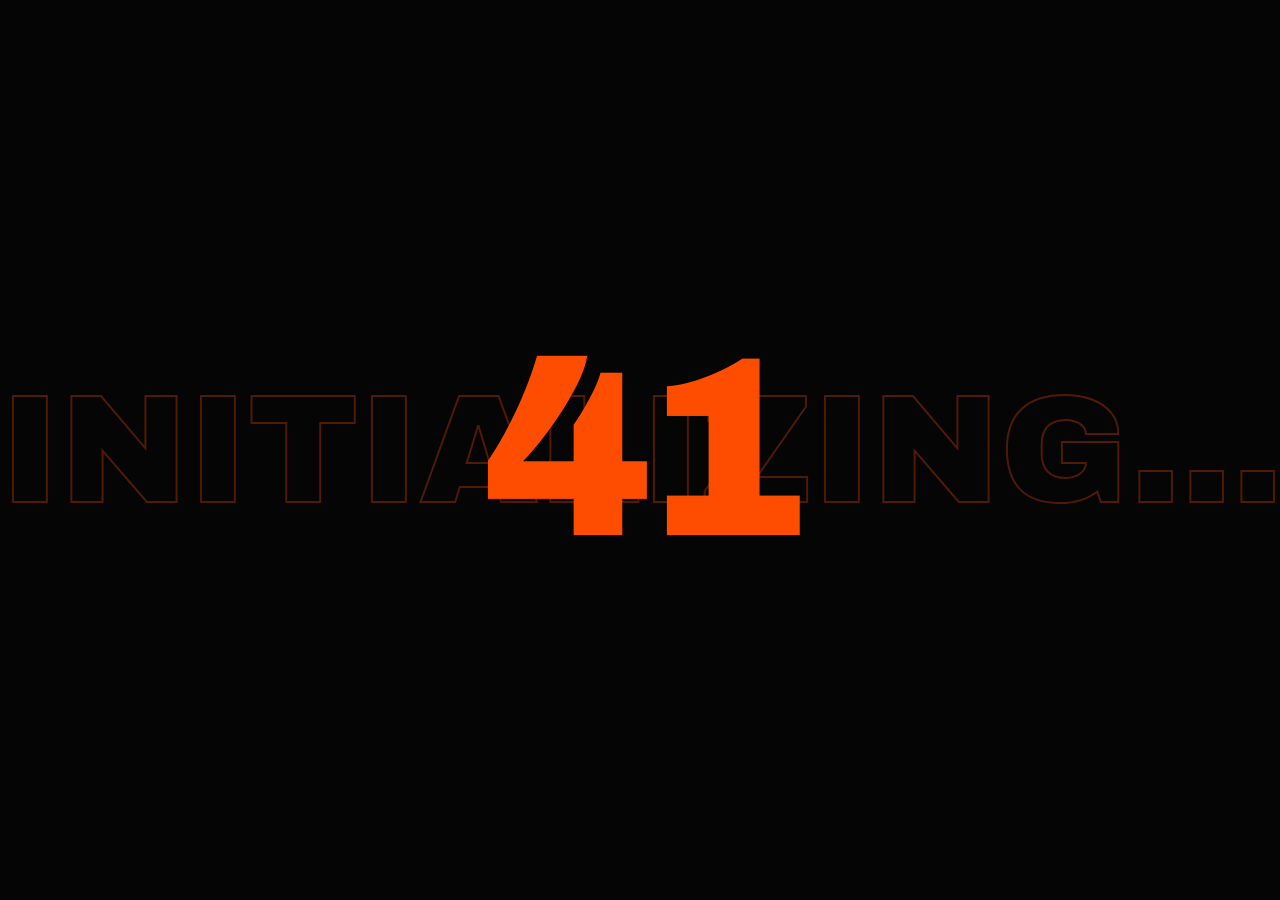
==== commit 48e83ab9: "chore: update portfolio files" ====
--- a/index.html
+++ b/index.html
@@ -15,6 +15,7 @@
 
 <body>
     <div class="cursor"></div>
+    <div class="cursor-reveal"></div>
     <div class="grain"></div>
     <div class="light-leak leak-1"></div>
     <div class="light-leak leak-2"></div>
@@ -41,9 +42,9 @@
     </header>
 
     <!-- Pill Nav -->
-    <nav class="nav-pill">
+    <nav class="nav-pill magnetic">
         <div class="nav-indicator"></div>
-        <a href="#" class="active" onclick="goToSection(0);return false">Home</a>
+        <a href="#" class="active magnetic" onclick="goToSection(0);return false">Home</a>
         <a href="#" onclick="goToSection(1);return false">About</a>
         <a href="#" onclick="goToSection(2);return false">Work</a>
         <a href="#" onclick="goToSection(3);return false">Exp</a>
@@ -76,10 +77,17 @@
         <section class="section active" id="section-0">
             <div class="hero-content">
                 <div class="hero-tag reveal-up">Game Developer & Engineer</div>
-                <h1 class="hero-title reveal-up">ISHAAN<br><span class="hero-title-outline">SINGH</span></h1>
+                <h1 class="hero-title reveal-up">
+                    <span class="mask-line"><span class="hero-title-solid">ISHAAN</span></span>
+                    <span class="mask-line"><span class="hero-title-outline">SINGH</span></span>
+                </h1>
                 <div class="hero-divider"></div>
                 <div class="hero-meta">
                     <div class="hero-meta-item">Based in Andhra Pradesh, India</div>
+                    <div class="hero-meta-item right">Mechanical Engineering<br>× Creative Technology</div>
+                </div>
+                <div class="hero-availability reveal-up">✦ Available for Opportunities</div>
+                <div class="scroll-indicator-container reveal-up">
                     <div class="scroll-indicator">
                         <svg viewBox="0 0 144 144">
                             <defs>
@@ -91,9 +99,7 @@
                         </svg>
                         <span class="arrow">↓</span>
                     </div>
-                    <div class="hero-meta-item right">Mechanical Engineering<br>× Creative Technology</div>
-                </div>
-                <div class="hero-availability reveal-up">✦ Available for Opportunities</div>
+                </div>
             </div>
         </section>
 
@@ -292,8 +298,11 @@
         <!-- 6: CONTACT -->
         <section class="section" id="section-6">
             <div class="contact-content">
-                <h2 class="contact-title reveal-up">LET'S<br>BUILD</h2>
-                <a href="mailto:ishaan_singh@srmap.edu.in" class="cta-button reveal-up">Get In Touch →</a>
+                <h2 class="contact-title reveal-up">
+                    <span class="mask-line"><span>LET'S</span></span>
+                    <span class="mask-line"><span>BUILD</span></span>
+                </h2>
+                <a href="mailto:ishaan_singh@srmap.edu.in" class="cta-button reveal-up magnetic">Get In Touch →</a>
                 <div class="modern-social-wrapper reveal-up">
                     <!-- Squircle Clip Path -->
                     <svg width="0" height="0" style="position: absolute;">
@@ -337,8 +346,17 @@
 
     <script>
         const cursor = document.querySelector('.cursor');
+        const cursorReveal = document.querySelector('.cursor-reveal');
         let mx = 0, my = 0, cx = 0, cy = 0;
-        document.addEventListener('mousemove', e => { mx = e.clientX; my = e.clientY });
+        document.addEventListener('mousemove', e => { 
+            mx = e.clientX; 
+            my = e.clientY;
+            if (cursorReveal) {
+                cursorReveal.style.left = mx + 'px';
+                cursorReveal.style.top = my + 'px';
+                cursorReveal.style.opacity = 1;
+            }
+        });
         function animCursor() { cx += (mx - cx) * .12; cy += (my - cy) * .12; cursor.style.left = cx + 'px'; cursor.style.top = cy + 'px'; requestAnimationFrame(animCursor) }
         animCursor();
         document.querySelectorAll('a,button,.nav-dot,.project-card,.skill-row,.cta-button').forEach(el => {
@@ -363,7 +381,22 @@
         window.addEventListener('resize', updateNavIndicator);
 
         // Sections
-        let cur = 0; const secs = document.querySelectorAll('.section'), dots = document.querySelectorAll('.nav-dot'), pCur = document.querySelector('.progress-current'), pills = document.querySelectorAll('.nav-pill a');
+        let cur = 0; 
+        const secs = document.querySelectorAll('.section');
+        const dots = document.querySelectorAll('.nav-dot');
+        const pCur = document.querySelector('.progress-current');
+        const pills = document.querySelectorAll('.nav-pill a');
+        
+        const sectionColors = [
+            '#050505', // Home
+            '#0a0a0a', // About
+            '#1a0800', // Work (Orange Tint)
+            '#000510', // Exp (Dark Blue Tint)
+            '#000d1a', // Skills (Blueprint Blue)
+            '#080808', // Edu
+            '#100000'  // Contact (Red Tint)
+        ];
+
         function goToSection(i) {
             if (i < 0 || i >= secs.length) return;
             secs[cur].classList.remove('active'); dots[cur].classList.remove('active'); if (pills[cur]) pills[cur].classList.remove('active');
@@ -371,6 +404,10 @@
             secs[cur].scrollTop = 0;
             secs[cur].classList.add('active'); dots[cur].classList.add('active'); if (pills[cur]) pills[cur].classList.add('active');
             pCur.textContent = (cur + 1).toString().padStart(2, '0');
+            
+            // Background Morphing
+            document.body.style.backgroundColor = sectionColors[cur];
+            
             updateNavIndicator();
         }
 
@@ -391,6 +428,27 @@
             });
         });
 
+        // Magnetic Effect
+        const magneticElements = document.querySelectorAll('.magnetic');
+        document.addEventListener('mousemove', e => {
+            magneticElements.forEach(el => {
+                const rect = el.getBoundingClientRect();
+                const centerX = rect.left + rect.width / 2;
+                const centerY = rect.top + rect.height / 2;
+                const dx = e.clientX - centerX;
+                const dy = e.clientY - centerY;
+                const dist = Math.sqrt(dx * dx + dy * dy);
+                
+                if (dist < 100) {
+                    const pullX = dx * 0.3;
+                    const pullY = dy * 0.3;
+                    el.style.transform = `translate(${pullX}px, ${pullY}px)`;
+                } else {
+                    el.style.transform = 'translate(0, 0)';
+                }
+            });
+        });
+
         let scrolling = false;
         document.addEventListener('wheel', e => { if (scrolling) return; scrolling = true; e.deltaY > 0 ? goToSection(cur + 1) : goToSection(cur - 1); setTimeout(() => scrolling = false, 800) });
         document.addEventListener('keydown', e => { if (e.key === 'ArrowDown' || e.key === 'ArrowRight') goToSection(cur + 1); else if (e.key === 'ArrowUp' || e.key === 'ArrowLeft') goToSection(cur - 1) });
--- a/styles.css
+++ b/styles.css
@@ -26,7 +26,8 @@
     overflow-x: hidden;
     background: var(--black);
     color: var(--white);
-    font-family: 'Inter', sans-serif
+    font-family: 'Inter', sans-serif;
+    transition: background-color 1.2s cubic-bezier(0.22, 1, 0.36, 1);
 }
 
 @media(pointer:fine) {
@@ -49,12 +50,30 @@
     mix-blend-mode: difference
 }
 
+.cursor-reveal {
+    width: 250px;
+    height: 250px;
+    border-radius: 50%;
+    position: fixed;
+    pointer-events: none;
+    z-index: 0; /* Behind content but visible via background-attachment fixed */
+    background-image: 
+        linear-gradient(rgba(255, 77, 0, 0.15) 1px, transparent 1px),
+        linear-gradient(90deg, rgba(255, 77, 0, 0.15) 1px, transparent 1px);
+    background-size: 40px 40px;
+    background-attachment: fixed;
+    opacity: 0;
+    transition: opacity 0.5s ease;
+    transform: translate(-50%, -50%);
+    mask-image: radial-gradient(circle, black 0%, transparent 70%);
+}
+
 .cursor.hover {
     transform: scale(6)
 }
 
 @media(pointer:coarse) {
-    .cursor {
+    .cursor, .cursor-reveal {
         display: none
     }
 }
@@ -316,9 +335,26 @@
     visibility: visible
 }
 
-/* Reveal animation */
-.section.active .reveal-up {
-    animation: revealUp 1s cubic-bezier(.22, 1, .36, 1) forwards
+/* Reveal animation with Masking */
+.section.active .reveal-up .mask-line > span {
+    animation: revealMask 1.2s cubic-bezier(.22, 1, .36, 1) forwards;
+}
+
+.mask-line {
+    display: block;
+    overflow: hidden;
+    line-height: 0.8; /* Ensure the mask itself is tight */
+}
+
+.mask-line > span {
+    display: inline-block;
+    transform: translateY(110%);
+}
+
+@keyframes revealMask {
+    to {
+        transform: translateY(0);
+    }
 }
 
 @keyframes revealUp {
@@ -333,12 +369,51 @@
     }
 }
 
+/* Custom reveal for centered elements */
+.scroll-indicator.reveal-up {
+    animation: revealUpCentered 1.2s cubic-bezier(.22, 1, .36, 1) forwards;
+}
+
+@keyframes revealUpCentered {
+    from {
+        transform: translate(-50%, 40px);
+        opacity: 0
+    }
+    to {
+        transform: translate(-50%, 0);
+        opacity: 1
+    }
+}
+
+.magnetic {
+    transition: transform 0.2s cubic-bezier(0.23, 1, 0.32, 1);
+    display: inline-block;
+}
+
 /* Hero */
+#section-0 {
+    position: relative;
+    height: 100vh;
+    display: flex;
+    align-items: center;
+    justify-content: center;
+    overflow: hidden;
+}
+
 .hero-content {
     max-width: 1400px;
-    padding: 2rem 3rem 2rem;
-    width: 100%;
-    position: relative
+    padding: 0 3rem;
+    width: 100%;
+    position: relative;
+    z-index: 5;
+    text-align: center; /* Center all hero text */
+}
+
+.hero-divider {
+    width: 100%;
+    height: 1px;
+    background: rgba(255, 255, 255, 0.1); /* Subtle divider */
+    margin: 1.5rem 0;
 }
 
 .hero-tag {
@@ -352,11 +427,11 @@
 
 .hero-title {
     font-family: 'Archivo Black', sans-serif;
-    font-size: 16vw;
-    line-height: .85;
+    font-size: 14vw; /* Slightly reduced for exact fit */
+    line-height: .8;
     letter-spacing: -.04em;
     text-transform: uppercase;
-    margin-bottom: 2rem;
+    margin-bottom: 1rem;
     color: #fff;
     transition: all 0.3s;
 }
@@ -364,19 +439,20 @@
 .hero-title-outline {
     -webkit-text-stroke: 2px #fff;
     -webkit-text-fill-color: transparent;
-    font-style: italic
-}
-
-.hero-title:hover, .contact-title:hover {
+    font-style: italic;
+}
+
+.hero-title-solid:hover {
     animation: textGlitch 0.2s linear infinite;
+    display: inline-block;
 }
 
 @keyframes textGlitch {
-    0% { text-shadow: 4px 0 0 rgba(255,0,0,0.8), -4px 0 0 rgba(0,0,255,0.8); }
-    25% { text-shadow: -4px 0 0 rgba(255,0,0,0.8), 4px 0 0 rgba(0,0,255,0.8); transform: translate(2px, 0); }
-    50% { text-shadow: 4px 0 0 rgba(255,0,0,0.8), -4px 0 0 rgba(0,0,255,0.8); transform: translate(-2px, 0); }
-    75% { text-shadow: -4px 0 0 rgba(255,0,0,0.8), 4px 0 0 rgba(0,0,255,0.8); transform: translate(0, 2px); }
-    100% { text-shadow: 4px 0 0 rgba(255,0,0,0.8), -4px 0 0 rgba(0,0,255,0.8); transform: translate(0, -2px); }
+    0% { text-shadow: 1px 0 0 rgba(255, 255, 255, 0.3), -1px 0 0 rgba(255, 77, 0, 0.3); }
+    25% { text-shadow: -1px 0 0 rgba(255, 255, 255, 0.3), 1px 0 0 rgba(255, 77, 0, 0.3); transform: translate(0.5px, 0); }
+    50% { text-shadow: 1px 0 0 rgba(255, 255, 255, 0.3), -1px 0 0 rgba(255, 77, 0, 0.3); transform: translate(-0.5px, 0); }
+    75% { text-shadow: -1px 0 0 rgba(255, 255, 255, 0.3), 1px 0 0 rgba(255, 77, 0, 0.3); transform: translate(0, 0.5px); }
+    100% { text-shadow: 1px 0 0 rgba(255, 255, 255, 0.3), -1px 0 0 rgba(255, 77, 0, 0.3); transform: translate(0, -0.5px); }
 }
 
 .hero-divider {
@@ -390,7 +466,8 @@
     display: flex;
     justify-content: space-between;
     align-items: center;
-    padding: 0 0
+    padding: 0 0;
+    margin-top: 1rem;
 }
 
 .hero-meta-item {
@@ -422,10 +499,19 @@
 }
 
 /* Rotating Scroll Indicator */
+.scroll-indicator-container {
+    width: 100%;
+    display: flex;
+    justify-content: center;
+    margin-top: 2rem;
+}
+
 .scroll-indicator {
-    width: 144px;
-    height: 144px;
-    position: relative
+    width: 120px;
+    height: 120px;
+    position: relative;
+    z-index: 100;
+    pointer-events: none;
 }
 
 .scroll-indicator svg {
@@ -467,6 +553,11 @@
     padding: 1rem 3rem;
     width: 100%;
     align-items: center
+}
+
+
+.about-left h2 span {
+    color: var(--orange)
 }
 
 .about-left h2 {
@@ -880,22 +971,36 @@
 }
 
 /* Contact - Giant CTA */
+#section-6 {
+    display: flex;
+    flex-direction: column;
+    justify-content: center;
+    align-items: center;
+    height: 100vh;
+    padding: 0;
+}
+
 .contact-content {
     text-align: center;
-    max-width: 1400px;
-    padding: 2rem 3rem;
-    width: 100%
+    max-width: 1000px;
+    width: 100%;
 }
 
 .contact-title {
     font-family: 'Archivo Black', sans-serif;
-    font-size: 12vw;
-    line-height: .85;
-    text-transform: uppercase;
+    font-size: 13vw; /* Slightly reduced for better vertical fit */
+    line-height: .75;
     letter-spacing: -.04em;
+    text-transform: uppercase;
     margin-bottom: 2rem;
     color: #fff;
-    transition: all .3s
+    display: flex;
+    flex-direction: column;
+    align-items: center;
+}
+
+.contact-title .mask-line {
+    margin: -1vw 0; /* Tight but safe */
 }
 
 .cta-button {
@@ -924,7 +1029,7 @@
 }
 
 .modern-social-wrapper {
-    margin: 3rem 0;
+    margin-top: 4rem;
     display: flex;
     justify-content: center;
 }
